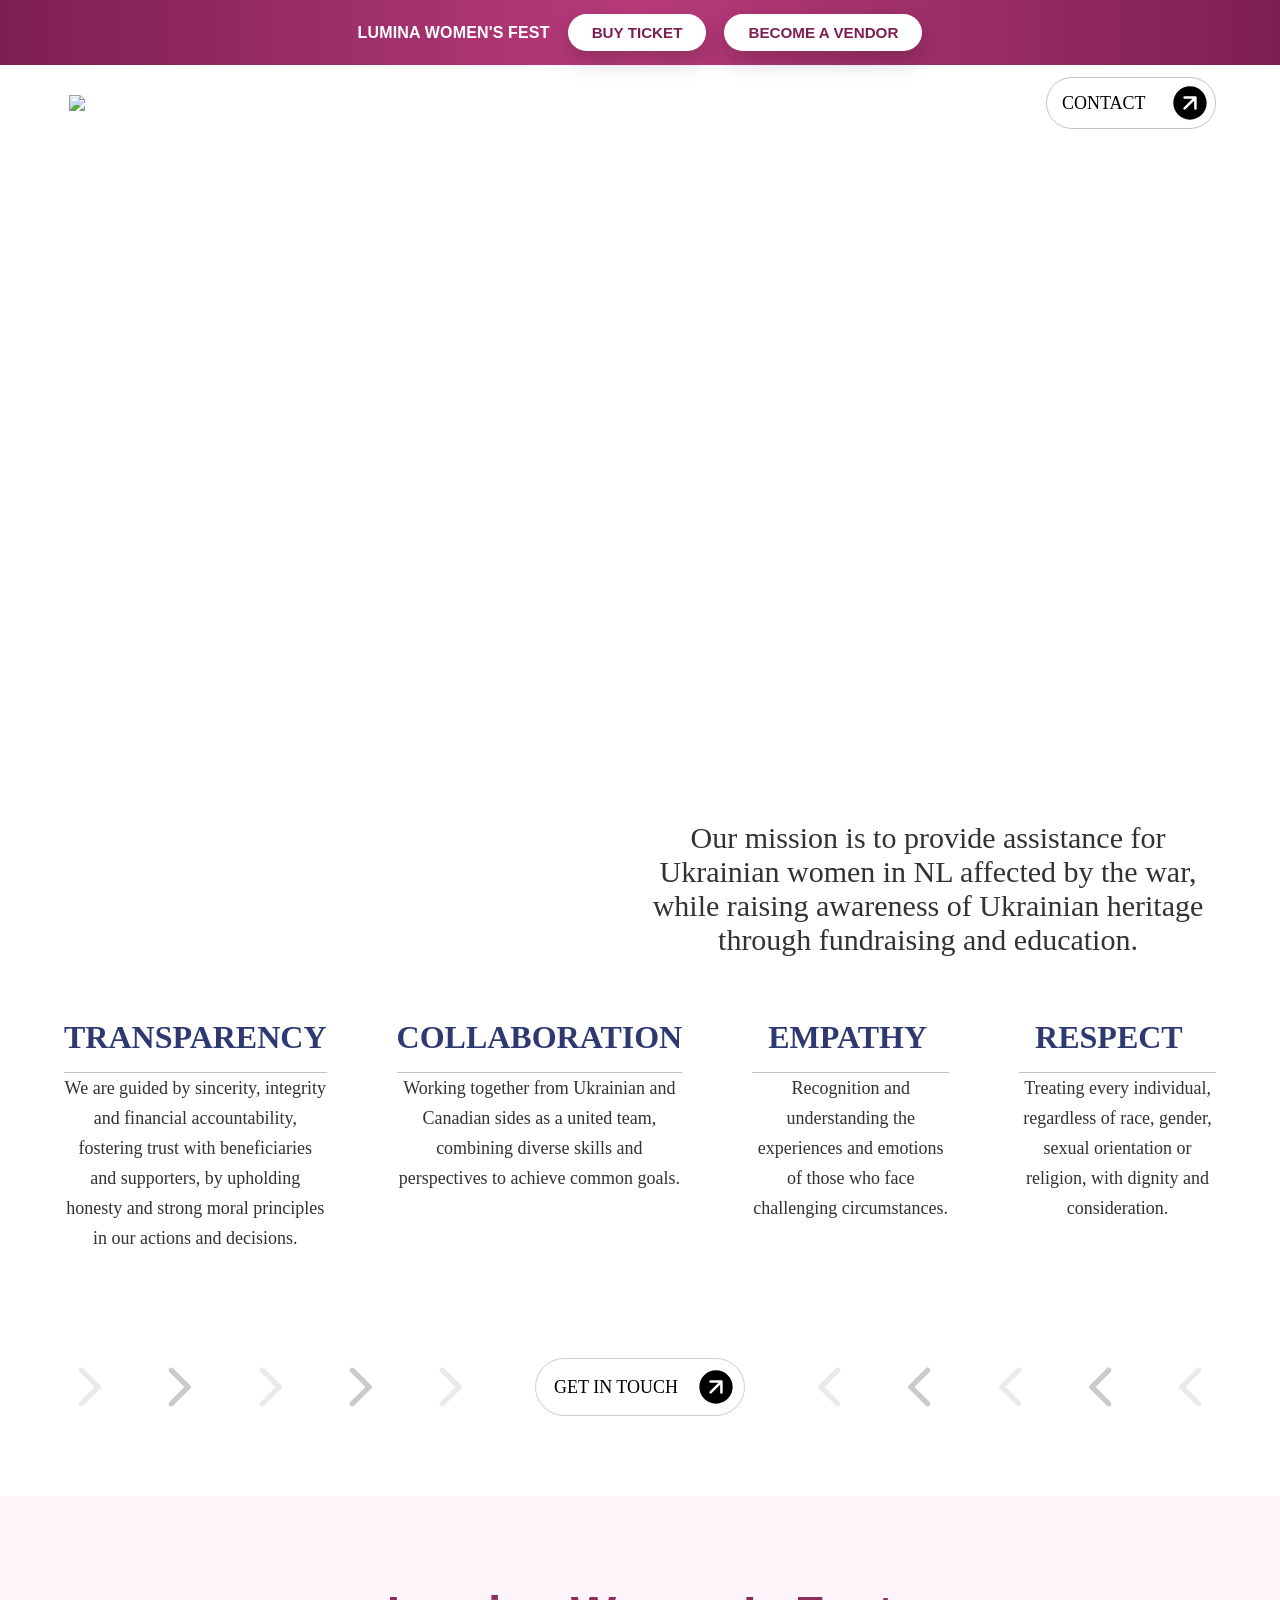
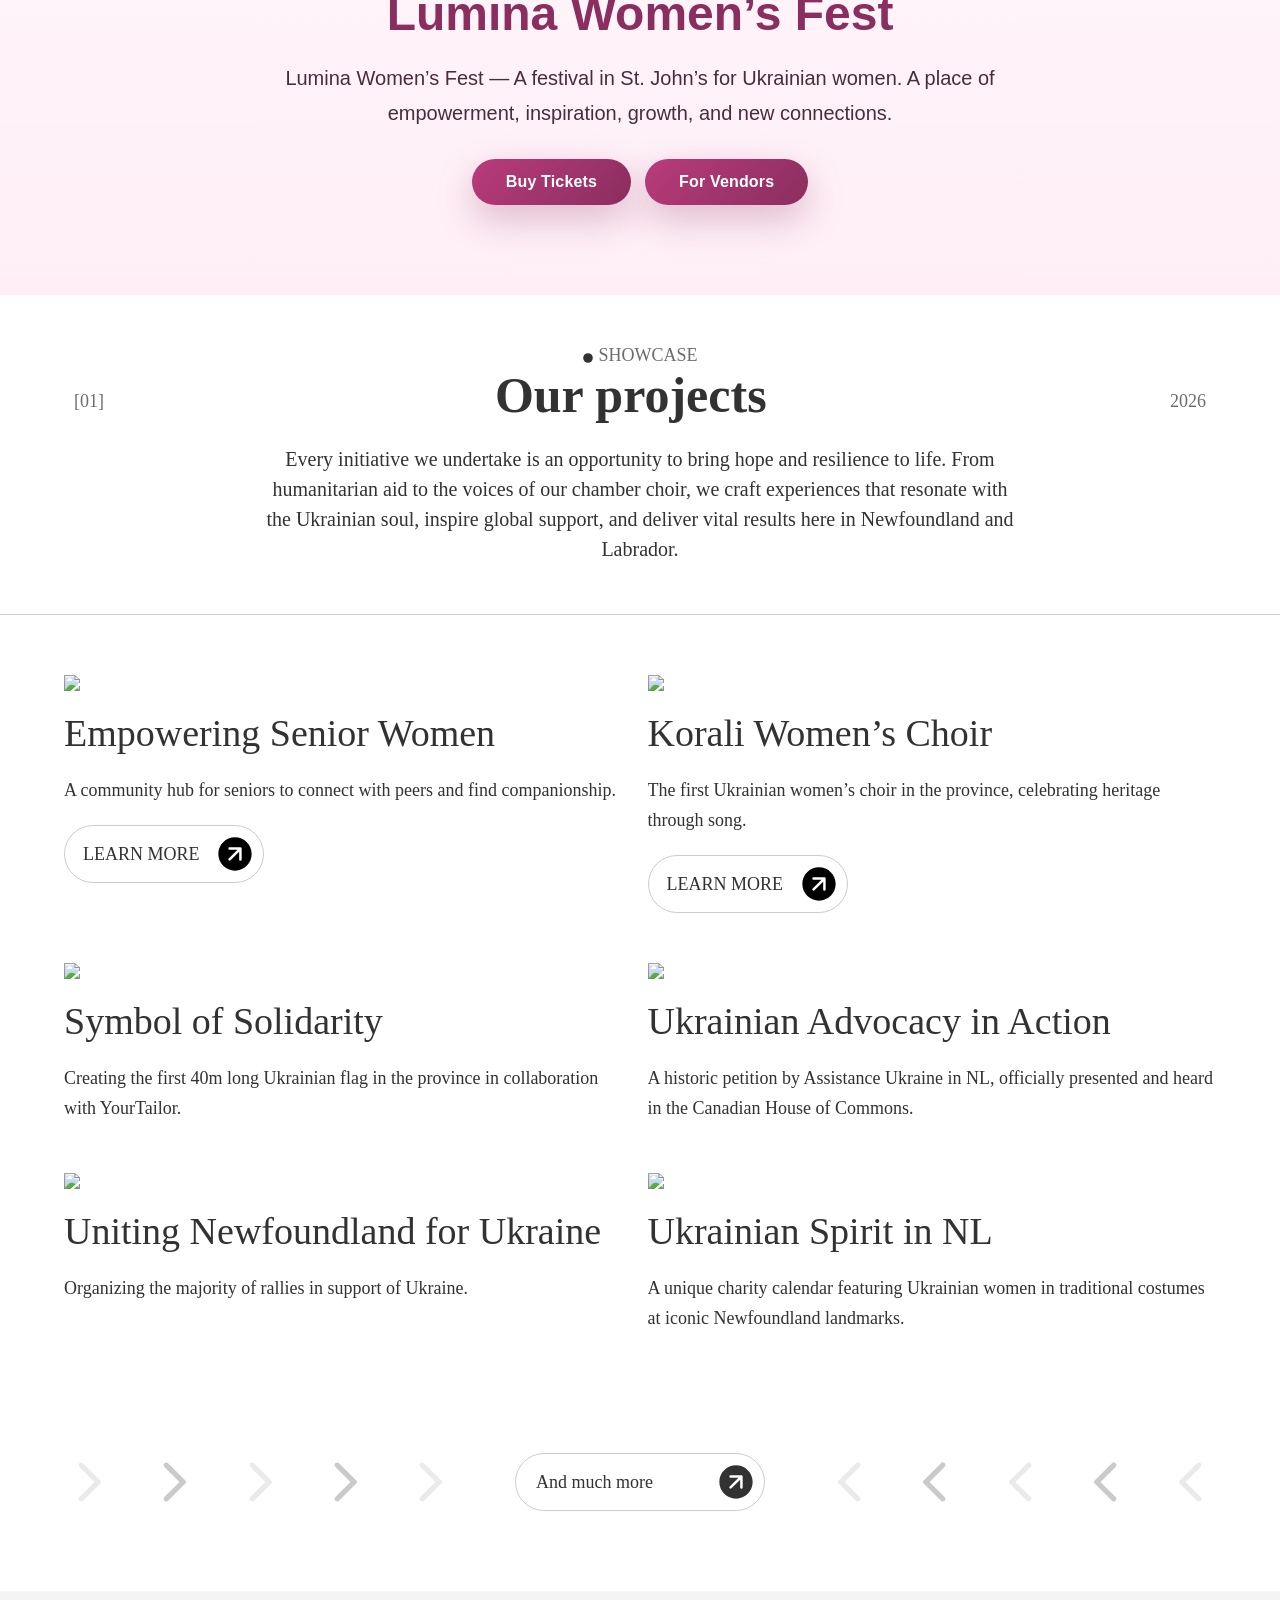
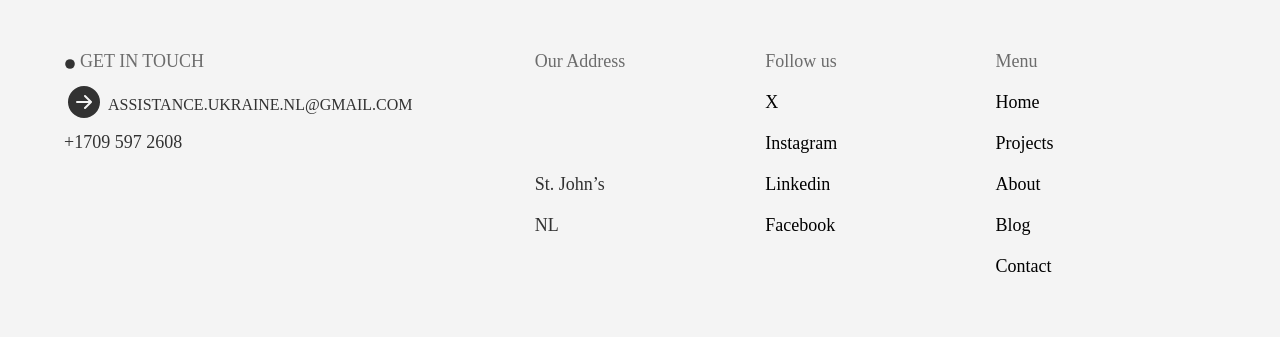
==== index.html @ 5e1e05f9 "Added Lumina Women Fest with Stripe button" ====
<!DOCTYPE html>
<html>
  <head>
    <title>Web</title>
  <meta charset="utf-8">
  <meta name="viewport" content="width=device-width,initial-scale=1">
  <meta name="robots" content="index,follow">
  <meta name="generator" content="GrapesJS Studio">
  <style data-project-fonts="true">
@font-face {
      font-family: Poppins;
      src: url('https://fonts.gstatic.com/s/poppins/v24/pxiGyp8kv8JHgFVrLPTecnFBGPaTSQ.woff2');
      font-weight: 100;
    }
  

    @font-face {
      font-family: Poppins;
      src: url('https://fonts.gstatic.com/s/poppins/v24/pxiByp8kv8JHgFVrLFj_V15vFP-KUEg.woff2');
      font-weight: 200;
    }
  

    @font-face {
      font-family: Poppins;
      src: url('https://fonts.gstatic.com/s/poppins/v24/pxiByp8kv8JHgFVrLDz8V15vFP-KUEg.woff2');
      font-weight: 300;
    }
  

    @font-face {
      font-family: Poppins;
      src: url('https://fonts.gstatic.com/s/poppins/v24/pxiByp8kv8JHgFVrLGT9V15vFP-KUEg.woff2');
      font-weight: 500;
    }
  

    @font-face {
      font-family: Poppins;
      src: url('https://fonts.gstatic.com/s/poppins/v24/pxiByp8kv8JHgFVrLEj6V15vFP-KUEg.woff2');
      font-weight: 600;
    }
  

    @font-face {
      font-family: Poppins;
      src: url('https://fonts.gstatic.com/s/poppins/v24/pxiByp8kv8JHgFVrLCz7V15vFP-KUEg.woff2');
      font-weight: 700;
    }
  

    @font-face {
      font-family: Poppins;
      src: url('https://fonts.gstatic.com/s/poppins/v24/pxiByp8kv8JHgFVrLDD4V15vFP-KUEg.woff2');
      font-weight: 800;
    }
  

    @font-face {
      font-family: Poppins;
      src: url('https://fonts.gstatic.com/s/poppins/v24/pxiByp8kv8JHgFVrLBT5V15vFP-KUEg.woff2');
      font-weight: 900;
    }
  

    @font-face {
      font-family: Poppins;
      src: url('https://fonts.gstatic.com/s/poppins/v24/pxiAyp8kv8JHgFVrJJLmE3tAOvODSVFF.woff2');
      font-style: italic;
font-weight: 100;
    }
  

    @font-face {
      font-family: Poppins;
      src: url('https://fonts.gstatic.com/s/poppins/v24/pxiDyp8kv8JHgFVrJJLmv1plFd2PQEhcqw.woff2');
      font-style: italic;
font-weight: 200;
    }
  

    @font-face {
      font-family: Poppins;
      src: url('https://fonts.gstatic.com/s/poppins/v24/pxiDyp8kv8JHgFVrJJLm21llFd2PQEhcqw.woff2');
      font-style: italic;
font-weight: 300;
    }
  

    @font-face {
      font-family: Poppins;
      src: url('https://fonts.gstatic.com/s/poppins/v24/pxiEyp8kv8JHgFVrFJXUc1NECPY.woff2');
      font-weight: 400;
    }
  

    @font-face {
      font-family: Poppins;
      src: url('https://fonts.gstatic.com/s/poppins/v24/pxiGyp8kv8JHgFVrJJLecnFBGPaTSQ.woff2');
      font-style: italic;
font-weight: 400;
    }
  

    @font-face {
      font-family: Poppins;
      src: url('https://fonts.gstatic.com/s/poppins/v24/pxiDyp8kv8JHgFVrJJLmg1hlFd2PQEhcqw.woff2');
      font-style: italic;
font-weight: 500;
    }
  

    @font-face {
      font-family: Poppins;
      src: url('https://fonts.gstatic.com/s/poppins/v24/pxiDyp8kv8JHgFVrJJLmr19lFd2PQEhcqw.woff2');
      font-style: italic;
font-weight: 600;
    }
  

    @font-face {
      font-family: Poppins;
      src: url('https://fonts.gstatic.com/s/poppins/v24/pxiDyp8kv8JHgFVrJJLmy15lFd2PQEhcqw.woff2');
      font-style: italic;
font-weight: 700;
    }
  

    @font-face {
      font-family: Poppins;
      src: url('https://fonts.gstatic.com/s/poppins/v24/pxiDyp8kv8JHgFVrJJLm111lFd2PQEhcqw.woff2');
      font-style: italic;
font-weight: 800;
    }
  

    @font-face {
      font-family: Poppins;
      src: url('https://fonts.gstatic.com/s/poppins/v24/pxiDyp8kv8JHgFVrJJLm81xlFd2PQEhcqw.woff2');
      font-style: italic;
font-weight: 900;
    }
  

    @font-face {
      font-family: Inter;
      src: url('https://fonts.gstatic.com/s/inter/v20/UcCo3FwrK3iLTfvgaQc78lA2.woff2');
      font-weight: 100 900;
    }
  

    @font-face {
      font-family: Inter;
      src: url('https://fonts.gstatic.com/s/inter/v20/UcCm3FwrK3iLTcvnYwYZ90A2B58.woff2');
      font-style: italic;
font-weight: 100 900;
    }
</style>
  <link rel="stylesheet" href="./style.css">
  </head>
  <body id="i8eg"><section id="lumina-top-cta" class="gjs-section"><div class="gjs-container" id="lumina-top-cta-container"><span id="lumina-top-cta-text">Lumina Women's Fest</span><a id="lumina-top-cta-button" href="https://buy.stripe.com/14AaEXeeD0gh0KkaCygrS00" target="_blank" rel="noopener noreferrer" class="gjs-link-box">BUY TICKET</a><a id="lumina-top-cta-vendor-button" href="https://buy.stripe.com/aFa3cvb2r6EFfFefWSgrS01" target="_blank" rel="noopener noreferrer" class="gjs-link-box">BECOME A VENDOR</a></div></section><div id="ieb95i" class="navbar"><div data-gjs="navbar" id="isuiui" class="navbar-cnt"><a href="/" id="ivj826" class="navbar-brand"><img id="i69b15" src="https://cdn.grapesjs.com/workspaces/cmmzcs9tm89yywdyp8j7bjdfb/assets/cc5eb96c-b5b9-4dd8-ac01-3ef7a47f2fa2__02efb679-a5b2-43ec-aef4-ed2545fa99f6.png"/></a><div id="iactye" class="navbar-menu-toggle"><div data-type-icon id="i0wuo7" class="gjs-icon"><svg xmlns="http://www.w3.org/2000/svg" viewBox="0 0 24 24"><path fill="currentColor" d="M3 6h18v2H3zm0 5h18v2H3zm0 5h18v2H3z"></path></svg></div></div><div data-gjs="navbar-items" id="itv1m" class="navbar-items-c"><nav id="iu688i" class="navbar-menu-nav"></nav></div><a id="ikbds-2-2" href="mailto:assistanceukrainenl@gmail.com" class="gjs-link-box"><div id="ix9e8-2">Contact</div><div data-type-icon id="ip0ya-2" class="gjs-icon"><svg xmlns="http://www.w3.org/2000/svg" viewBox="0 0 24 24"><path fill="currentColor" d="M12 22C6.477 22 2 17.523 2 12S6.477 2 12 2s10 4.477 10 10s-4.477 10-10 10M8.75 9.5h4.74l-5.268 5.217a.75.75 0 1 0 1.056 1.066L14.5 10.61v4.639a.75.75 0 0 0 1.5 0v-6.5a.75.75 0 0 0-.75-.75h-6.5a.75.75 0 0 0 0 1.5"></path></svg></div></a></div></div><section id="iwz2l" class="gjs-section"><div id="i6f35" class="gjs-container"><div data-type-role="flex-row" id="ivb6" class="gjs-plg-flex-row"><div data-type-role="flex-column" id="i2sa" class="gjs-plg-flex-column"><h1 id="ikvu7-2">Assistance Ukraine<br/> in NL</h1></div></div><a id="ikbds-2-2-2" href="#" class="gjs-link-box"><div id="ix9e8-2-2">Let’s Make Change Together</div><div data-type-icon id="ip0ya-2-2" class="gjs-icon"><svg xmlns="http://www.w3.org/2000/svg" viewBox="0 0 24 24"><path fill="currentColor" d="M12 22C6.477 22 2 17.523 2 12S6.477 2 12 2s10 4.477 10 10s-4.477 10-10 10M8.75 9.5h4.74l-5.268 5.217a.75.75 0 1 0 1.056 1.066L14.5 10.61v4.639a.75.75 0 0 0 1.5 0v-6.5a.75.75 0 0 0-.75-.75h-6.5a.75.75 0 0 0 0 1.5"></path></svg></div></a></div></section><section id="ikhou" class="gjs-section"><div id="is2n2" class="gjs-container"><div data-type-role="flex-row" id="i17z4" class="gjs-plg-flex-row"><div data-type-role="flex-column" id="idiwg" class="gjs-plg-flex-column"></div><div data-type-role="flex-column" id="idwdk" class="gjs-plg-flex-column"><div id="iwg1j"><div id="itjqcf">Our mission is to provide assistance for Ukrainian women in NL affected by the war, while raising awareness of Ukrainian heritage through fundraising and education.</div></div></div></div><div data-type-role="flex-row" id="ich6q" class="gjs-plg-flex-row"><div data-type-role="flex-column" id="itgfm" class="gjs-plg-flex-column"><h1 id="i6y7l"><span data-gs-mrk-fs="true" id="iv3ndb">TRANSPARENCY</span></h1><div id="iqxjl"><div id="i688kh">We are guided by sincerity, integrity and financial accountability, fostering trust with beneficiaries and supporters, by upholding honesty and strong moral principles in our actions and decisions.</div></div></div><div data-type-role="flex-column" id="i8op8" class="gjs-plg-flex-column"><h1 id="i5hmi"><span data-gs-mrk-fs="true" id="ih4j16">COLLABORATION</span></h1><div id="ifnvt"><div id="i8414y">Working together from Ukrainian and Canadian sides as a united team, combining diverse skills and perspectives to achieve common goals.</div></div></div><div data-type-role="flex-column" id="i8op8-2" class="gjs-plg-flex-column"><h1 id="i5hmi-4"><span data-gs-mrk-fs="true" id="ibqw4f">  EMPATHY</span></h1><div id="ifnvt-2"><div id="igj15c">Recognition and understanding the experiences and emotions of those who face challenging circumstances.</div></div></div><div data-type-role="flex-column" id="ip6e1" class="gjs-plg-flex-column"><h1 id="i5zt1"><span data-gs-mrk-fs="true" id="igbqvt">  RESPECT</span></h1><div id="isyek"><div id="ib7j6l">Treating every individual, regardless of race, gender, sexual orientation or religion, with dignity and consideration.</div></div></div></div><div data-type-role="flex-row" id="irreij-2" class="gjs-plg-flex-row"><div data-type-role="flex-column" id="iopl61-2" class="gjs-plg-flex-column"><div data-type-icon id="icx3r9-2" class="gjs-icon"><svg xmlns="http://www.w3.org/2000/svg" viewBox="0 0 24 24"><path fill="currentColor" d="M7.38 21.01c.49.49 1.28.49 1.77 0l8.31-8.31a.996.996 0 0 0 0-1.41L9.15 2.98c-.49-.49-1.28-.49-1.77 0s-.49 1.28 0 1.77L14.62 12l-7.25 7.25c-.48.48-.48 1.28.01 1.76"></path></svg></div><div data-type-icon id="ium0ta-2" class="gjs-icon"><svg xmlns="http://www.w3.org/2000/svg" viewBox="0 0 24 24"><path fill="currentColor" d="M7.38 21.01c.49.49 1.28.49 1.77 0l8.31-8.31a.996.996 0 0 0 0-1.41L9.15 2.98c-.49-.49-1.28-.49-1.77 0s-.49 1.28 0 1.77L14.62 12l-7.25 7.25c-.48.48-.48 1.28.01 1.76"></path></svg></div><div data-type-icon id="ihljyo-2" class="gjs-icon"><svg xmlns="http://www.w3.org/2000/svg" viewBox="0 0 24 24"><path fill="currentColor" d="M7.38 21.01c.49.49 1.28.49 1.77 0l8.31-8.31a.996.996 0 0 0 0-1.41L9.15 2.98c-.49-.49-1.28-.49-1.77 0s-.49 1.28 0 1.77L14.62 12l-7.25 7.25c-.48.48-.48 1.28.01 1.76"></path></svg></div><div data-type-icon id="ine2qd-2" class="gjs-icon"><svg xmlns="http://www.w3.org/2000/svg" viewBox="0 0 24 24"><path fill="currentColor" d="M7.38 21.01c.49.49 1.28.49 1.77 0l8.31-8.31a.996.996 0 0 0 0-1.41L9.15 2.98c-.49-.49-1.28-.49-1.77 0s-.49 1.28 0 1.77L14.62 12l-7.25 7.25c-.48.48-.48 1.28.01 1.76"></path></svg></div><div data-type-icon id="igptbt-2" class="gjs-icon"><svg xmlns="http://www.w3.org/2000/svg" viewBox="0 0 24 24"><path fill="currentColor" d="M7.38 21.01c.49.49 1.28.49 1.77 0l8.31-8.31a.996.996 0 0 0 0-1.41L9.15 2.98c-.49-.49-1.28-.49-1.77 0s-.49 1.28 0 1.77L14.62 12l-7.25 7.25c-.48.48-.48 1.28.01 1.76"></path></svg></div></div><div data-type-role="flex-column" id="if3l2s-2" class="gjs-plg-flex-column"><a id="ikbds-3-2-2" href="#" class="gjs-link-box"><div id="iyfpeb-2">GET IN TOUCH</div><div data-type-icon id="iwzul8-2" class="gjs-icon"><svg xmlns="http://www.w3.org/2000/svg" viewBox="0 0 24 24"><path fill="currentColor" d="M12 22C6.477 22 2 17.523 2 12S6.477 2 12 2s10 4.477 10 10s-4.477 10-10 10M8.75 9.5h4.74l-5.268 5.217a.75.75 0 1 0 1.056 1.066L14.5 10.61v4.639a.75.75 0 0 0 1.5 0v-6.5a.75.75 0 0 0-.75-.75h-6.5a.75.75 0 0 0 0 1.5"></path></svg></div></a></div><div data-type-role="flex-column" id="i6bj4k-2" class="gjs-plg-flex-column"><div data-type-icon id="ihahyu-2" class="gjs-icon"><svg xmlns="http://www.w3.org/2000/svg" viewBox="0 0 24 24"><path fill="currentColor" d="M16.62 2.99a1.25 1.25 0 0 0-1.77 0L6.54 11.3a.996.996 0 0 0 0 1.41l8.31 8.31c.49.49 1.28.49 1.77 0s.49-1.28 0-1.77L9.38 12l7.25-7.25c.48-.48.48-1.28-.01-1.76"></path></svg></div><div data-type-icon id="i4pmot-2" class="gjs-icon"><svg xmlns="http://www.w3.org/2000/svg" viewBox="0 0 24 24"><path fill="currentColor" d="M16.62 2.99a1.25 1.25 0 0 0-1.77 0L6.54 11.3a.996.996 0 0 0 0 1.41l8.31 8.31c.49.49 1.28.49 1.77 0s.49-1.28 0-1.77L9.38 12l7.25-7.25c.48-.48.48-1.28-.01-1.76"></path></svg></div><div data-type-icon id="iudb5v-2" class="gjs-icon"><svg xmlns="http://www.w3.org/2000/svg" viewBox="0 0 24 24"><path fill="currentColor" d="M16.62 2.99a1.25 1.25 0 0 0-1.77 0L6.54 11.3a.996.996 0 0 0 0 1.41l8.31 8.31c.49.49 1.28.49 1.77 0s.49-1.28 0-1.77L9.38 12l7.25-7.25c.48-.48.48-1.28-.01-1.76"></path></svg></div><div data-type-icon id="iw3sk1-2" class="gjs-icon"><svg xmlns="http://www.w3.org/2000/svg" viewBox="0 0 24 24"><path fill="currentColor" d="M16.62 2.99a1.25 1.25 0 0 0-1.77 0L6.54 11.3a.996.996 0 0 0 0 1.41l8.31 8.31c.49.49 1.28.49 1.77 0s.49-1.28 0-1.77L9.38 12l7.25-7.25c.48-.48.48-1.28-.01-1.76"></path></svg></div><div data-type-icon id="ivw9xh-2" class="gjs-icon"><svg xmlns="http://www.w3.org/2000/svg" viewBox="0 0 24 24"><path fill="currentColor" d="M16.62 2.99a1.25 1.25 0 0 0-1.77 0L6.54 11.3a.996.996 0 0 0 0 1.41l8.31 8.31c.49.49 1.28.49 1.77 0s.49-1.28 0-1.77L9.38 12l7.25-7.25c.48-.48.48-1.28-.01-1.76"></path></svg></div></div></div></div></section><section id="lumina-fest-section" class="gjs-section"><div id="lumina-fest-container" class="gjs-container"><h2 id="lumina-fest-title">Lumina Women’s Fest</h2><div id="lumina-fest-layout"><div id="lumina-fest-content"><p id="lumina-fest-description">Lumina Women’s Fest — A festival in St. John’s for Ukrainian women. A place of empowerment, inspiration, growth, and new connections.</p><div id="lumina-fest-actions"><a id="lumina-fest-buy-button" href="https://buy.stripe.com/14AaEXeeD0gh0KkaCygrS00" target="_blank" rel="noopener noreferrer" class="gjs-link-box">Buy Tickets</a><a id="lumina-fest-vendor-button" href="https://buy.stripe.com/aFa3cvb2r6EFfFefWSgrS01" target="_blank" rel="noopener noreferrer" class="gjs-link-box">For Vendors</a></div></div></div></div></section><section id="iyzmc2-2" class="gjs-section"><div id="injjm7-2" class="gjs-container"><div data-type-role="flex-row" id="izpka9" class="gjs-plg-flex-row"><div data-type-role="flex-column" id="iindcf" class="gjs-plg-flex-column"><div data-type-icon id="ii241-3-2-2" class="gjs-icon"><svg xmlns="http://www.w3.org/2000/svg" viewBox="0 0 20 20"><path fill="currentColor" d="M10 2a8 8 0 1 0 0 16a8 8 0 0 0 0-16"></path></svg></div><div id="ip57n-3-2-2">Showcase</div></div></div><div data-type-role="flex-row" id="ibk2aw-2" class="gjs-plg-flex-row"><div data-type-role="flex-column" id="i3pbdy-2" class="gjs-plg-flex-column"><div id="ictl5s-2">[01]</div><h1 id="ike1vi-2">Our projects </h1><div id="i8ce9f-2">2026</div></div></div><span id="i5k7fu-2">Every initiative we undertake is an opportunity to bring hope and resilience to life. From humanitarian aid to the voices of our chamber choir, we craft experiences that resonate with the Ukrainian soul, inspire global support, and deliver vital results here in Newfoundland and Labrador.</span></div></section><section id="ibcooz" class="gjs-section"><div id="iquvsl" class="gjs-container"><div data-type-role="flex-row" id="i2z9qf" class="gjs-plg-flex-row"><div data-type-role="flex-column" id="i22u7d" class="gjs-plg-flex-column"><img id="ijtfcj" src="https://cdn.grapesjs.com/workspaces/cmmzcs9tm89yywdyp8j7bjdfb/assets/62c43d8f-36d5-4114-914f-37d07d152c68__1.png"/><span id="i05icd">Empowering Senior Women</span><span id="isyuux">A community hub for seniors to connect with peers and find companionship.</span><a id="ikbds" href="https://www.facebook.com/profile.php?id=61580682189849" class="gjs-link-box"><div id="ioeew">LEARN MORE</div><div data-type-icon id="irqk2" class="gjs-icon"><svg xmlns="http://www.w3.org/2000/svg" viewBox="0 0 24 24"><path fill="currentColor" d="M12 22C6.477 22 2 17.523 2 12S6.477 2 12 2s10 4.477 10 10s-4.477 10-10 10M8.75 9.5h4.74l-5.268 5.217a.75.75 0 1 0 1.056 1.066L14.5 10.61v4.639a.75.75 0 0 0 1.5 0v-6.5a.75.75 0 0 0-.75-.75h-6.5a.75.75 0 0 0 0 1.5"></path></svg></div></a></div><div data-type-role="flex-column" id="if3722" class="gjs-plg-flex-column"><img id="ijtfcj-2" src="https://cdn.grapesjs.com/workspaces/cmmzcs9tm89yywdyp8j7bjdfb/assets/0c578e88-734c-4182-ad3c-f4168f79de07__2.png"/><span id="i5dnbv">Korali Women’s Choir</span><span id="ij8sld">The first Ukrainian women’s choir in the province, celebrating heritage through song.</span><a id="ikbds-4" href="https://www.facebook.com/Assistance.UkraineNL" class="gjs-link-box"><div id="iy9mck">LEARN MORE</div><div data-type-icon id="iyiem7" class="gjs-icon"><svg xmlns="http://www.w3.org/2000/svg" viewBox="0 0 24 24"><path fill="currentColor" d="M12 22C6.477 22 2 17.523 2 12S6.477 2 12 2s10 4.477 10 10s-4.477 10-10 10M8.75 9.5h4.74l-5.268 5.217a.75.75 0 1 0 1.056 1.066L14.5 10.61v4.639a.75.75 0 0 0 1.5 0v-6.5a.75.75 0 0 0-.75-.75h-6.5a.75.75 0 0 0 0 1.5"></path></svg></div></a></div></div><div data-type-role="flex-row" id="i226rl" class="gjs-plg-flex-row"><div data-type-role="flex-column" id="ivifb6" class="gjs-plg-flex-column"><img id="ijtfcj-3" src="https://cdn.grapesjs.com/workspaces/cmmzcs9tm89yywdyp8j7bjdfb/assets/92ac10a2-742d-4059-8dc6-8c1ae9306fee__3.png"/><span id="ifk3ca">Symbol of Solidarity</span><span id="i3qfeh">Creating the first 40m long Ukrainian flag in the province in collaboration with YourTailor.</span></div><div data-type-role="flex-column" id="i9tmo2" class="gjs-plg-flex-column"><img id="ijtfcj-2-2" src="https://cdn.grapesjs.com/workspaces/cmmzcs9tm89yywdyp8j7bjdfb/assets/0d23d173-cfb5-4e95-8f27-a1ba71f9340d__6.png"/><span id="iukeef">Ukrainian Advocacy in Action</span><span id="i7xtth">A historic petition by Assistance Ukraine in NL, officially presented and heard in the Canadian House of Commons.</span></div></div><div data-type-role="flex-row" id="i226rl-2" class="gjs-plg-flex-row"><div data-type-role="flex-column" id="ivifb6-2" class="gjs-plg-flex-column"><img id="ijtfcj-3-2" src="https://cdn.grapesjs.com/workspaces/cmmzcs9tm89yywdyp8j7bjdfb/assets/a371cc9e-8c98-44f0-9c98-edacc5413412__5.png"/><span id="ifk3ca-2">Uniting Newfoundland for Ukraine</span><span id="i3qfeh-2">Organizing the majority of rallies in support of Ukraine.</span></div><div data-type-role="flex-column" id="i9tmo2-2" class="gjs-plg-flex-column"><img id="ijtfcj-2-2-2" src="https://cdn.grapesjs.com/workspaces/cmmzcs9tm89yywdyp8j7bjdfb/assets/e30a7afa-2794-491e-8514-841a8f85c795__4.png"/><span id="iukeef-2">Ukrainian Spirit in NL</span><span id="i7xtth-2">A unique charity calendar featuring Ukrainian women in traditional costumes at iconic Newfoundland landmarks.</span></div></div><div data-type-role="flex-row" id="irreij" class="gjs-plg-flex-row"><div data-type-role="flex-column" id="iopl61" class="gjs-plg-flex-column"><div data-type-icon id="icx3r9" class="gjs-icon"><svg xmlns="http://www.w3.org/2000/svg" viewBox="0 0 24 24"><path fill="currentColor" d="M7.38 21.01c.49.49 1.28.49 1.77 0l8.31-8.31a.996.996 0 0 0 0-1.41L9.15 2.98c-.49-.49-1.28-.49-1.77 0s-.49 1.28 0 1.77L14.62 12l-7.25 7.25c-.48.48-.48 1.28.01 1.76"></path></svg></div><div data-type-icon id="ium0ta" class="gjs-icon"><svg xmlns="http://www.w3.org/2000/svg" viewBox="0 0 24 24"><path fill="currentColor" d="M7.38 21.01c.49.49 1.28.49 1.77 0l8.31-8.31a.996.996 0 0 0 0-1.41L9.15 2.98c-.49-.49-1.28-.49-1.77 0s-.49 1.28 0 1.77L14.62 12l-7.25 7.25c-.48.48-.48 1.28.01 1.76"></path></svg></div><div data-type-icon id="ihljyo" class="gjs-icon"><svg xmlns="http://www.w3.org/2000/svg" viewBox="0 0 24 24"><path fill="currentColor" d="M7.38 21.01c.49.49 1.28.49 1.77 0l8.31-8.31a.996.996 0 0 0 0-1.41L9.15 2.98c-.49-.49-1.28-.49-1.77 0s-.49 1.28 0 1.77L14.62 12l-7.25 7.25c-.48.48-.48 1.28.01 1.76"></path></svg></div><div data-type-icon id="ine2qd" class="gjs-icon"><svg xmlns="http://www.w3.org/2000/svg" viewBox="0 0 24 24"><path fill="currentColor" d="M7.38 21.01c.49.49 1.28.49 1.77 0l8.31-8.31a.996.996 0 0 0 0-1.41L9.15 2.98c-.49-.49-1.28-.49-1.77 0s-.49 1.28 0 1.77L14.62 12l-7.25 7.25c-.48.48-.48 1.28.01 1.76"></path></svg></div><div data-type-icon id="igptbt" class="gjs-icon"><svg xmlns="http://www.w3.org/2000/svg" viewBox="0 0 24 24"><path fill="currentColor" d="M7.38 21.01c.49.49 1.28.49 1.77 0l8.31-8.31a.996.996 0 0 0 0-1.41L9.15 2.98c-.49-.49-1.28-.49-1.77 0s-.49 1.28 0 1.77L14.62 12l-7.25 7.25c-.48.48-.48 1.28.01 1.76"></path></svg></div></div><div data-type-role="flex-column" id="if3l2s" class="gjs-plg-flex-column"><a id="ikbds-3-2-3" href="https://www.facebook.com/Assistance.UkraineNL/" class="gjs-link-box"><div id="iyfpeb-3">And much more</div><div data-type-icon id="iwzul8-3" class="gjs-icon"><svg xmlns="http://www.w3.org/2000/svg" viewBox="0 0 24 24"><path fill="currentColor" d="M12 22C6.477 22 2 17.523 2 12S6.477 2 12 2s10 4.477 10 10s-4.477 10-10 10M8.75 9.5h4.74l-5.268 5.217a.75.75 0 1 0 1.056 1.066L14.5 10.61v4.639a.75.75 0 0 0 1.5 0v-6.5a.75.75 0 0 0-.75-.75h-6.5a.75.75 0 0 0 0 1.5"></path></svg></div></a></div><div data-type-role="flex-column" id="i6bj4k" class="gjs-plg-flex-column"><div data-type-icon id="ihahyu" class="gjs-icon"><svg xmlns="http://www.w3.org/2000/svg" viewBox="0 0 24 24"><path fill="currentColor" d="M16.62 2.99a1.25 1.25 0 0 0-1.77 0L6.54 11.3a.996.996 0 0 0 0 1.41l8.31 8.31c.49.49 1.28.49 1.77 0s.49-1.28 0-1.77L9.38 12l7.25-7.25c.48-.48.48-1.28-.01-1.76"></path></svg></div><div data-type-icon id="i4pmot" class="gjs-icon"><svg xmlns="http://www.w3.org/2000/svg" viewBox="0 0 24 24"><path fill="currentColor" d="M16.62 2.99a1.25 1.25 0 0 0-1.77 0L6.54 11.3a.996.996 0 0 0 0 1.41l8.31 8.31c.49.49 1.28.49 1.77 0s.49-1.28 0-1.77L9.38 12l7.25-7.25c.48-.48.48-1.28-.01-1.76"></path></svg></div><div data-type-icon id="iudb5v" class="gjs-icon"><svg xmlns="http://www.w3.org/2000/svg" viewBox="0 0 24 24"><path fill="currentColor" d="M16.62 2.99a1.25 1.25 0 0 0-1.77 0L6.54 11.3a.996.996 0 0 0 0 1.41l8.31 8.31c.49.49 1.28.49 1.77 0s.49-1.28 0-1.77L9.38 12l7.25-7.25c.48-.48.48-1.28-.01-1.76"></path></svg></div><div data-type-icon id="iw3sk1" class="gjs-icon"><svg xmlns="http://www.w3.org/2000/svg" viewBox="0 0 24 24"><path fill="currentColor" d="M16.62 2.99a1.25 1.25 0 0 0-1.77 0L6.54 11.3a.996.996 0 0 0 0 1.41l8.31 8.31c.49.49 1.28.49 1.77 0s.49-1.28 0-1.77L9.38 12l7.25-7.25c.48-.48.48-1.28-.01-1.76"></path></svg></div><div data-type-icon id="ivw9xh" class="gjs-icon"><svg xmlns="http://www.w3.org/2000/svg" viewBox="0 0 24 24"><path fill="currentColor" d="M16.62 2.99a1.25 1.25 0 0 0-1.77 0L6.54 11.3a.996.996 0 0 0 0 1.41l8.31 8.31c.49.49 1.28.49 1.77 0s.49-1.28 0-1.77L9.38 12l7.25-7.25c.48-.48.48-1.28-.01-1.76"></path></svg></div></div></div></div></section><section id="iov4uk" class="gjs-section"><div id="izst9v" class="gjs-container"></div></section><section id="iodcqq" class="gjs-section"><div class="gjs-container"><div data-type-role="flex-row" id="i31scg" class="gjs-plg-flex-row"><div data-type-role="flex-column" id="iektn5" class="gjs-plg-flex-column"><div data-type-role="flex-row" id="i548tg-2-2" class="gjs-plg-flex-row"><div data-type-role="flex-column" id="icjfl3-2-2" class="gjs-plg-flex-column"><div data-type-icon id="ii241-3-2-3-2" class="gjs-icon"><svg xmlns="http://www.w3.org/2000/svg" viewBox="0 0 20 20"><path fill="currentColor" d="M10 2a8 8 0 1 0 0 16a8 8 0 0 0 0-16"></path></svg></div><div id="ip57n-3-2-3-2">Get In Touch</div></div><div data-type-role="flex-column" id="icjfl3-2-2-5" class="gjs-plg-flex-column"><div data-type-icon id="ii241-3-2-3-2-5" class="gjs-icon"><svg xmlns="http://www.w3.org/2000/svg" viewBox="0 0 20 20"><path fill="currentColor" d="M10 18a8 8 0 1 0 0-16a8 8 0 0 0 0 16m.854-4.646a.5.5 0 0 1-.708-.708l2.147-2.146H6.5a.5.5 0 0 1 0-1h5.793l-2.147-2.146a.5.5 0 0 1 .708-.708l3 3a.5.5 0 0 1 0 .708z"></path></svg></div><div id="ip57n-3-2-3-2-5"><span data-gs-mrk-fs="true" id="iulbw4">Assistance.Ukraine.nl@gmail.com</span></div></div></div><div id="ibn5fe">+1709 597 2608</div></div><div data-type-role="flex-column" id="iuks4j" class="gjs-plg-flex-column"><div id="i7bvz7">Our Address</div><div id="i94aei"><br/></div><div id="i32dg4"><br/></div><div id="iducnj">St. John’s</div><div id="iiyoc6">NL</div></div><div data-type-role="flex-column" id="igod1k" class="gjs-plg-flex-column"><div id="isw8ma">Follow us</div><a id="ine193-2-6" href="#" class="gjs-t-link">X</a><a id="ine193-2-5" href="#" class="gjs-t-link">Instagram</a><a id="ine193-2-4" href="#" class="gjs-t-link">Linkedin</a><a id="ine193-2-3-2" href="#" class="gjs-t-link">Facebook</a></div><div data-type-role="flex-column" id="in2fmc" class="gjs-plg-flex-column"><div id="ixkju5">Menu</div><a id="ine193-6" href="#" class="gjs-t-link">Home</a><a id="ine193-5" href="#" class="gjs-t-link">Projects<br data-gs-ib=""/></a><a id="ine193-4" href="#" class="gjs-t-link">About</a><a id="ine193-3" href="#" class="gjs-t-link">Blog</a><a id="ine193-2-2" href="#" class="gjs-t-link">Contact</a></div></div></div></section><script>var items = document.querySelectorAll('#iactye');
          for (var i = 0, len = items.length; i < len; i++) {
            (function(){
var n,t=this,e='gjs-collapse',a='max-height',o=0,i=function(){var n=document.createElement('void'),t={transition:'transitionend',OTransition:'oTransitionEnd',MozTransition:'transitionend',WebkitTransition:'webkitTransitionEnd'};for(var e in t)if(void 0!==n.style[e])return t[e]}(),r=function(n){o=1;var t=function(n){var t=window.getComputedStyle(n),e=t.display,o=parseInt(t[a]);if('none'!==e&&0!==o)return n.offsetHeight;n.style.height='auto',n.style.display='block',n.style.position='absolute',n.style.visibility='hidden';var i=n.offsetHeight;return n.style.height='',n.style.display='',n.style.position='',n.style.visibility='',i}(n),e=n.style;e.display='block',e.transition="".concat(a," 0.25s ease-in-out"),e.overflowY='hidden',''==e[a]&&(e[a]=0),0==parseInt(e[a])?(e[a]='0',setTimeout((function(){e[a]=t+'px'}),10)):e[a]='0'};e in t||t.addEventListener('click',(function(e){if(e.preventDefault(),!o){var l=t.closest("[data-gjs=navbar]"),c=null==l?void 0:l.querySelector("[data-gjs=navbar-items]");c&&r(c),n||(null==c||c.addEventListener(i,(function(){o=0;var n=c.style;0==parseInt(n[a])&&(n.display='',n[a]='')})),n=1)}})),t[e]=1
}.bind(items[i]))();
          }</script></body>
</html>
---- style.css ----
* { box-sizing: border-box; } body {margin: 0;}:root{--gjs-t-color-primary:#cf549e;--gjs-t-color-secondary:#b9227d;--gjs-t-color-accent:#ffb347;--gjs-t-color-success:#28a745;--gjs-t-color-warning:#ffc107;--gjs-t-color-error:#dc3545;}body{background-color:#e7e7e7;font-family:Arial, sans-serif;}.head{padding:50px 50px 35px;}.logo{max-width:250px;display:block;margin:0 auto;}.card{max-width:600px;padding:40px 45px;background-color:white;border-radius:15px;margin:0 auto;color:#333333;font-size:16px;}.title{color:#af4e8a;font-size:24px;font-weight:bold;margin:0;text-align:center;}.gjs-t-body{background-color:inherit;color:inherit;font-size:1rem;line-height:1.75rem;font-family:Arial, Helvetica, sans-serif;}.subtitle{text-align:center;margin:0;padding:25px 0;}.paragraph{line-height:1.5;margin-bottom:40px;}.link{color:#af4e8a;text-decoration:none;font-size:13px;}.footer{margin-top:30px;text-align:center;}.gjs-t-h1{color:var(--gjs-t-color-secondary);font-size:1.5rem;line-height:2.5rem;}.gjs-t-h2{color:#601843;font-size:1.2rem;line-height:1.75rem;}.gjs-t-button{background-color:var(--gjs-t-color-primary);color:white;border-radius:0.3rem;}.gjs-t-link{color:var(--gjs-t-color-primary);text-decoration:underline;}.gjs-t-border{border-radius:0.3rem;border-color:#e0e0e0;}.gjs-container{width:90%;margin:0 auto;max-width:1200px;}.gjs-section{display:flex;padding:50px 0;}#iwz2l{background-image:url("https://cdn.grapesjs.com/workspaces/cmmzcs9tm89yywdyp8j7bjdfb/assets/64c3d204-f9f9-453a-899a-acd2587c6466__untitled-design8.png");background-position:0px 0px;background-size:auto auto;background-repeat:no-repeat;background-attachment:scroll;background-origin:padding-box;height:620px;font-family:Poppins;color:white;padding-top:50px;padding-right:0px;padding-bottom:50px;padding-left:0px;margin-top:0px;margin-right:0px;margin-bottom:0px;margin-left:0px;justify-content:flex-start;}#i8eg{background-color:white;font-family:Inter;color:#323232;}.gjs-plg-flex-column{flex-grow:1;}#i2sa{flex:0 0 65%;display:flex;flex-direction:column;align-items:flex-start;justify-content:flex-end;}.gjs-plg-flex-row{display:flex;align-items:stretch;flex-wrap:nowrap;}#ivb6{width:100%;}#i6f35{display:flex;align-items:flex-end;}.gjs-link-box{color:inherit;display:inline-block;vertical-align:top;padding:10px;max-width:100%;text-decoration:none;}#ikbds{display:flex;align-items:center;width:200px;border-top-left-radius:50px;border-top-right-radius:50px;border-bottom-left-radius:50px;border-bottom-right-radius:50px;border-top-width:1px;border-right-width:1px;border-bottom-width:1px;border-left-width:1px;border-top-style:solid;border-right-style:solid;border-bottom-style:solid;border-left-style:solid;border-top-color:rgba(204, 204, 204, 1);border-right-color:rgba(204, 204, 204, 1);border-bottom-color:rgba(204, 204, 204, 1);border-left-color:rgba(204, 204, 204, 1);cursor:pointer;justify-content:space-between;padding-top:8px;padding-right:8px;padding-bottom:8px;padding-left:8px;font-family:Poppins;font-size:18px;}#ioeew{padding:10px;padding-top:0px;padding-bottom:0px;}.gjs-icon{display:inline-block;text-decoration:none;color:inherit;vertical-align:middle;fill:currentColor;width:50px;height:50px;}#irqk2{color:black;width:40px;height:40px;}#idiwg{flex-basis:50%;display:flex;align-items:center;gap:4px;}#idwdk{flex-basis:50%;}#i17z4{width:100%;}#iwg1j{padding:10px;display:flex;flex-direction:column;font-family:Poppins;font-size:30px;font-weight:500;}#itgfm{flex-basis:33.33%;}#ich6q{width:100%;gap:70px;margin-top:35px;margin-bottom:35px;}#i6y7l{margin-top:0px;margin-right:0px;margin-bottom:0px;margin-left:0px;padding-top:15px;padding-bottom:15px;border-top-width:1px;border-right-width:1px;border-bottom-width:1px;border-left-width:1px;border-bottom-style:solid;border-top-color:rgba(0, 0, 0, 0.24);border-right-color:rgba(0, 0, 0, 0.24);border-bottom-color:rgba(0, 0, 0, 0.24);border-left-color:rgba(0, 0, 0, 0.24);font-family:Poppins;font-size:35px;font-weight:600;color:dark blue;}#iqxjl{display:flex;flex-direction:column;font-family:Poppins;font-size:18px;line-height:30px;justify-content:flex-start;}#i5zt1{margin-top:0px;margin-right:0px;margin-bottom:0px;margin-left:0px;padding-top:15px;padding-bottom:15px;border-top-width:1px;border-right-width:1px;border-bottom-width:1px;border-left-width:1px;border-bottom-style:solid;border-top-color:rgba(0, 0, 0, 0.24);border-right-color:rgba(0, 0, 0, 0.24);border-bottom-color:rgba(0, 0, 0, 0.24);border-left-color:rgba(0, 0, 0, 0.24);font-family:Poppins;font-size:35px;font-weight:600;}#isyek{display:flex;flex-direction:column;font-family:Poppins;font-size:18px;line-height:30px;}#ip6e1{flex-basis:33.33%;}#i5hmi{margin-top:0px;margin-right:0px;margin-bottom:0px;margin-left:0px;padding-top:15px;padding-bottom:15px;border-top-width:1px;border-right-width:1px;border-bottom-width:1px;border-left-width:1px;border-bottom-style:solid;border-top-color:rgba(0, 0, 0, 0.24);border-right-color:rgba(0, 0, 0, 0.24);border-bottom-color:rgba(0, 0, 0, 0.24);border-left-color:rgba(0, 0, 0, 0.24);font-family:Poppins;font-size:35px;font-weight:600;}#ifnvt{display:flex;flex-direction:column;font-family:Poppins;font-size:18px;line-height:30px;}#i8op8{flex-basis:33.33%;}#i22u7d{flex-basis:50%;display:flex;flex-direction:column;gap:20px;position:relative;overflow:hidden;}#i2z9qf{width:100%;gap:15px;margin-top:10px;margin-bottom:50px;}#ijtfcj{color:black;width:100%;cursor:pointer;transition:transform 0.5s ease 0s;}#i05icd{font-size:38px;white-space:pre-wrap;display:block;font-family:Poppins;margin-top:0px;margin-right:0px;margin-bottom:0px;margin-left:0px;}#isyuux{font-size:18px;white-space:pre-wrap;display:block;font-family:Poppins;line-height:30px;}#ijtfcj-2{color:black;width:100%;cursor:pointer;transition:transform 0.5s ease 0s;}#i5dnbv{font-size:38px;white-space:pre-wrap;display:block;font-family:Poppins;margin-top:0px;margin-right:0px;margin-bottom:0px;margin-left:0px;}#ij8sld{font-size:18px;white-space:pre-wrap;display:block;font-family:Poppins;line-height:30px;}#iy9mck{padding:10px;padding-top:0px;padding-bottom:0px;}#iyiem7{color:black;width:40px;height:40px;}#ikbds-4{display:flex;align-items:center;width:200px;border-top-left-radius:50px;border-top-right-radius:50px;border-bottom-left-radius:50px;border-bottom-right-radius:50px;border-top-width:1px;border-right-width:1px;border-bottom-width:1px;border-left-width:1px;border-top-style:solid;border-right-style:solid;border-bottom-style:solid;border-left-style:solid;border-top-color:rgba(204, 204, 204, 1);border-right-color:rgba(204, 204, 204, 1);border-bottom-color:rgba(204, 204, 204, 1);border-left-color:rgba(204, 204, 204, 1);cursor:pointer;justify-content:space-between;padding-top:8px;padding-right:8px;padding-bottom:8px;padding-left:8px;font-family:Poppins;font-size:18px;}#if3722{flex-basis:50%;display:flex;flex-direction:column;gap:20px;overflow:hidden;}#ijtfcj-3{color:black;width:100%;cursor:pointer;transition:transform 0.5s ease 0s;}#ifk3ca{font-size:38px;white-space:pre-wrap;display:block;font-family:Poppins;margin-top:0px;margin-right:0px;margin-bottom:0px;margin-left:0px;}#i3qfeh{font-size:18px;white-space:pre-wrap;display:block;font-family:Poppins;line-height:30px;}#ivifb6{flex-basis:50%;display:flex;flex-direction:column;gap:20px;overflow:hidden;}#ijtfcj-2-2{color:black;width:100%;cursor:pointer;transition:transform 0.5s ease 0s;}#iukeef{font-size:38px;white-space:pre-wrap;display:block;font-family:Poppins;margin-top:0px;margin-right:0px;margin-bottom:0px;margin-left:0px;}#i7xtth{font-size:18px;white-space:pre-wrap;display:block;font-family:Poppins;line-height:30px;}#i9tmo2{flex-basis:50%;display:flex;flex-direction:column;gap:20px;overflow:hidden;}#i226rl{width:100%;gap:15px;margin-top:10px;margin-bottom:50px;}#icx3r9{color:rgba(234, 234, 234, 1);}#ium0ta{color:rgba(202, 202, 202, 1);}#ihljyo{color:rgba(234, 234, 234, 1);}#ine2qd{color:rgba(202, 202, 202, 1);}#igptbt{color:rgba(234, 234, 234, 1);}#iopl61{flex-basis:33.33%;display:flex;justify-content:space-between;align-items:center;gap:20px;}#if3l2s{flex:0 1 auto;}#ihahyu{color:rgba(234, 234, 234, 1);}#i4pmot{color:rgba(202, 202, 202, 1);}#iudb5v{color:rgba(234, 234, 234, 1);}#iw3sk1{color:rgba(202, 202, 202, 1);}#ivw9xh{color:rgba(234, 234, 234, 1);}#i6bj4k{flex-basis:33.33%;display:flex;gap:20px;justify-content:space-between;align-items:center;}#irreij{width:100%;gap:60px;padding-top:120px;padding-bottom:30px;}#icx3r9-2{color:rgba(234, 234, 234, 1);}#ium0ta-2{color:rgba(202, 202, 202, 1);}#ihljyo-2{color:rgba(234, 234, 234, 1);}#ine2qd-2{color:rgba(202, 202, 202, 1);}#igptbt-2{color:rgba(234, 234, 234, 1);}#iopl61-2{flex-basis:33.33%;display:flex;justify-content:space-between;align-items:center;gap:20px;}#iyfpeb-2{padding:10px;padding-top:0px;padding-bottom:0px;}#iwzul8-2{width:40px;height:40px;}#ikbds-3-2-2{display:flex;align-items:center;width:210px;border-top-left-radius:50px;border-top-right-radius:50px;border-bottom-left-radius:50px;border-bottom-right-radius:50px;border-top-width:1px;border-right-width:1px;border-bottom-width:1px;border-left-width:1px;border-top-style:solid;border-right-style:solid;border-bottom-style:solid;border-left-style:solid;border-top-color:rgba(204, 204, 204, 1);border-right-color:rgba(204, 204, 204, 1);border-bottom-color:rgba(204, 204, 204, 1);border-left-color:rgba(204, 204, 204, 1);cursor:pointer;justify-content:space-between;color:black;transition:color 0.4s ease 0s, background 0.4s ease 0s;padding-top:8px;padding-right:8px;padding-bottom:8px;padding-left:8px;font-family:Poppins;font-size:18px;}#ikbds-3-2-2:hover{background-color:black;color:white;}#if3l2s-2{flex:0 1 auto;}#ihahyu-2{color:rgba(234, 234, 234, 1);}#i4pmot-2{color:rgba(202, 202, 202, 1);}#iudb5v-2{color:rgba(234, 234, 234, 1);}#iw3sk1-2{color:rgba(202, 202, 202, 1);}#ivw9xh-2{color:rgba(234, 234, 234, 1);}#i6bj4k-2{flex-basis:33.33%;display:flex;gap:20px;justify-content:space-between;align-items:center;}#irreij-2{width:100%;gap:60px;padding-top:70px;padding-bottom:30px;}#ijtfcj-3-2{color:black;width:100%;cursor:pointer;transition:transform 0.5s ease 0s;}#ifk3ca-2{font-size:38px;white-space:pre-wrap;display:block;font-family:Poppins;margin-top:0px;margin-right:0px;margin-bottom:0px;margin-left:0px;}#i3qfeh-2{font-size:18px;white-space:pre-wrap;display:block;font-family:Poppins;line-height:30px;}#ivifb6-2{flex-basis:50%;display:flex;flex-direction:column;gap:20px;overflow:hidden;}#ijtfcj-2-2-2{color:black;width:100%;cursor:pointer;transition:transform 0.5s ease 0s;}#iukeef-2{font-size:38px;white-space:pre-wrap;display:block;font-family:Poppins;margin-top:0px;margin-right:0px;margin-bottom:0px;margin-left:0px;}#i7xtth-2{font-size:18px;white-space:pre-wrap;display:block;font-family:Poppins;line-height:30px;}#i9tmo2-2{flex-basis:50%;display:flex;flex-direction:column;gap:20px;overflow:hidden;}#i226rl-2{width:100%;gap:15px;}#ii241-3-2-2{width:12px;height:12px;margin-top:5px;}#ip57n-3-2-2{padding:10px;padding-top:0px;padding-right:0px;padding-bottom:0px;padding-left:0px;font-family:Poppins;color:#6C6C6C;text-transform:uppercase;font-size:18px;}#iindcf{flex-basis:100%;justify-content:center;align-items:flex-start;gap:4px;display:flex;}#izpka9{width:100%;}#ictl5s-2{padding:10px;color:#6C6C6C;font-family:Poppins;font-size:18px;}#ike1vi-2{margin-top:0px;margin-bottom:12px;font-family:Poppins;font-weight:600;font-size:50px;padding-top:0px;padding-right:0px;padding-bottom:0px;padding-left:0px;}#i8ce9f-2{padding:10px;color:#6C6C6C;font-family:Poppins;font-size:18px;}#i3pbdy-2{flex-basis:100%;display:flex;justify-content:space-between;align-items:center;}#ibk2aw-2{width:100%;}#i5k7fu-2{font-size:20px;white-space:pre-wrap;width:65%;display:block;margin-left:auto;margin-right:auto;text-align:center;line-height:30px;margin-top:8px;}#injjm7-2{justify-content:space-between;align-items:center;}#iyzmc2-2{border-top-width:1px;border-right-width:1px;border-bottom-width:1px;border-left-width:1px;border-bottom-style:solid;border-top-color:rgba(207, 207, 207, 1);border-right-color:rgba(207, 207, 207, 1);border-bottom-color:rgba(207, 207, 207, 1);border-left-color:rgba(207, 207, 207, 1);}#ikvu7-2{flex-direction:column;font-weight:600;font-size:55px;line-height:58px;margin-top:0px;margin-right:0px;margin-bottom:10px;margin-left:0px;}#ix9e8-2{padding:10px;padding-top:0px;padding-bottom:0px;}#ip0ya-2{width:40px;height:40px;}#ikbds-2-2{display:flex;align-items:center;width:170px;border-top-left-radius:50px;border-top-right-radius:50px;border-bottom-left-radius:50px;border-bottom-right-radius:50px;border-top-width:1px;border-right-width:1px;border-bottom-width:1px;border-left-width:1px;border-top-style:solid;border-right-style:solid;border-bottom-style:solid;border-left-style:solid;border-top-color:rgba(0, 0, 0, 0.23);border-right-color:rgba(0, 0, 0, 0.23);border-bottom-color:rgba(0, 0, 0, 0.23);border-left-color:rgba(0, 0, 0, 0.23);cursor:pointer;justify-content:space-between;padding-top:5px;padding-right:5px;padding-bottom:5px;padding-left:5px;font-size:18px;}#ikbds-2-2:hover{color:black;background-color:rgba(255, 255, 255, 1);}#iov4uk{padding-top:0px;padding-bottom:0px;}#ii241-3-2-3-2{width:12px;height:12px;margin-top:5px;}#ip57n-3-2-3-2{padding:10px;padding-top:0px;padding-right:0px;padding-bottom:0px;padding-left:0px;font-family:Poppins;color:#6C6C6C;text-transform:uppercase;font-size:18px;}#icjfl3-2-2{flex-basis:100%;justify-content:flex-start;align-items:flex-start;gap:4px;display:flex;padding-top:10px;}#i548tg-2-2{width:100%;flex-direction:column;gap:10px;}#iyfpeb-3{padding-left:12px;padding-right:12px;}#iwzul8-3{width:40px;height:40px;}#ikbds-3-2-3{display:flex;align-items:center;width:250px;border-top-left-radius:50px;border-top-right-radius:50px;border-bottom-left-radius:50px;border-bottom-right-radius:50px;border-top-width:1px;border-right-width:1px;border-bottom-width:1px;border-left-width:1px;border-top-style:solid;border-right-style:solid;border-bottom-style:solid;border-left-style:solid;border-top-color:rgba(204, 204, 204, 1);border-right-color:rgba(204, 204, 204, 1);border-bottom-color:rgba(204, 204, 204, 1);border-left-color:rgba(204, 204, 204, 1);cursor:pointer;justify-content:space-between;transition:color 0.4s ease 0s, background 0.4s ease 0s;padding-top:8px;padding-right:8px;padding-bottom:8px;padding-left:8px;font-family:Poppins;font-size:18px;}#ikbds-3-2-3:hover{background-color:black;color:white;}#iodcqq{background-color:#F4F4F4;}#iektn5{flex:0 0 40%;}#iuks4j{flex:0 0 20%;}#i31scg{width:100%;}#in2fmc{flex:0 0 20%;}#igod1k{flex:0 0 20%;}#ine193-3{padding:10px;display:block;font-family:Poppins;color:black;font-weight:500;font-size:18px;text-decoration:none;}#ine193-4{padding:10px;display:block;font-family:Poppins;color:black;font-weight:500;font-size:18px;text-decoration:none;}#ine193-5{padding:10px;display:block;font-family:Poppins;color:black;font-weight:500;font-size:18px;text-decoration:none;}#ine193-6{padding:10px;display:block;font-family:Poppins;color:black;font-weight:500;font-size:18px;text-decoration:none;}#ine193-2-2{padding:10px;display:block;font-family:Poppins;color:black;font-weight:500;font-size:18px;text-decoration:none;}#ine193-2-4{padding:10px;display:block;font-family:Poppins;color:black;font-weight:500;font-size:18px;text-decoration:none;}#ine193-2-5{padding:10px;display:block;font-family:Poppins;color:black;font-weight:500;font-size:18px;text-decoration:none;}#ine193-2-6{padding:10px;display:block;font-family:Poppins;color:black;font-weight:500;font-size:18px;text-decoration:none;}#ine193-2-3-2{padding:10px;display:block;font-family:Poppins;color:black;font-weight:500;font-size:18px;text-decoration:none;}#ixkju5{padding:10px;font-family:Poppins;color:#6C6C6C;font-weight:500;font-size:18px;}#iducnj{padding:10px;font-family:Poppins;font-weight:500;font-size:18px;}#i32dg4{padding:10px;font-family:Poppins;font-weight:500;font-size:18px;padding-top:10px;padding-right:10px;padding-bottom:10px;padding-left:10px;}#ibn5fe{padding:10px;font-family:Poppins;font-weight:500;font-size:18px;padding-left:0px;padding-right:0px;}#i7bvz7{padding:10px;font-family:Poppins;color:#6C6C6C;font-weight:500;font-size:18px;}#isw8ma{padding:10px;font-family:Poppins;color:#6C6C6C;font-weight:500;font-size:18px;}#iiyoc6{padding:10px;font-family:Poppins;font-weight:500;font-size:18px;}#ii241-3-2-3-2-5{width:40px;height:40px;}#ip57n-3-2-3-2-5{padding:10px;padding-top:0px;padding-right:0px;padding-bottom:0px;padding-left:0px;font-family:Poppins;text-transform:uppercase;font-size:24px;}#icjfl3-2-2-5{flex-basis:100%;justify-content:flex-start;align-items:center;gap:4px;display:flex;}#i94aei{padding:10px;font-family:Poppins;font-weight:500;font-size:18px;}#i0wuo7{width:35px;height:35px;}.navbar-menu-toggle{margin:10px 0;padding:5px 10px;display:none;cursor:pointer;}.navbar-menu-nav{padding:10px 0;display:flex;gap:20px;}.navbar-cnt{max-width:950px;margin:0 auto;width:95%;display:flex;justify-content:space-between;flex-wrap:wrap;}.navbar{background-color:#222;color:#ddd;min-height:50px;width:100%;}.navbar-container{max-width:950px;margin:0 auto;width:95%;}.navbar-items-c{display:inline-block;float:right;}.navbar-container::after{content:"";clear:both;display:block;}.navbar-brand{vertical-align:top;display:inline-block;padding:5px;min-height:50px;min-width:50px;color:inherit;text-decoration:none;}.navbar-menu{padding:10px 0;display:block;float:right;margin:0;}.navbar-menu-link{margin:0;color:inherit;text-decoration:none;display:inline-block;padding:10px 15px;}.navbar-burger{margin:10px 0;width:45px;padding:5px 10px;display:none;float:right;cursor:pointer;}.navbar-burger-line{padding:1px;background-color:white;margin:5px 0;}#ieb95i{background-color:#fff;color:rgba(0, 0, 0, 1);font-family:Poppins;font-weight:500;text-transform:uppercase;padding-top:12px;padding-bottom:12px;}#isuiui{align-items:center;width:90%;max-width:1200px;}#ivj826{display:flex;align-items:center;}#i69b15{color:black;width:120px;}#ix9e8-2-2{padding:10px;padding-top:0px;padding-bottom:0px;}#ip0ya-2-2{width:40px;height:40px;}#ikbds-2-2-2{display:flex;align-items:center;width:476px;border-top-left-radius:50px;border-top-right-radius:50px;border-bottom-left-radius:50px;border-bottom-right-radius:50px;border-top-width:1px;border-right-width:1px;border-bottom-width:1px;border-left-width:1px;border-top-style:solid;border-right-style:solid;border-bottom-style:solid;border-left-style:solid;border-top-color:white;border-right-color:white;border-bottom-color:white;border-left-color:white;cursor:pointer;justify-content:space-between;color:white;padding-top:8px;padding-right:8px;padding-bottom:8px;padding-left:8px;font-size:18px;margin-top:0px;margin-right:0px;margin-bottom:0px;margin-left:0px;}#ikbds-2-2-2:hover{color:black;background-color:rgba(255, 255, 255, 1);}#ijtfcj:hover{transform:scale(1.05);}#ijtfcj-2:hover{transform:scale(1.05);}#ijtfcj-3:hover{transform:scale(1.05);}#ijtfcj-2-2:hover{transform:scale(1.05);}#ijtfcj-3-2:hover{transform:scale(1.05);}#ijtfcj-2-2-2:hover{transform:scale(1.05);}html{scroll-behavior:smooth;}#i2hgng{font-size:18px;text-align:justify;}#i688kh{text-align:center;}#i5hmi-4{margin-top:0px;margin-right:0px;margin-bottom:0px;margin-left:0px;padding-top:15px;padding-bottom:15px;border-top-width:1px;border-right-width:1px;border-bottom-width:1px;border-left-width:1px;border-bottom-style:solid;border-top-color:rgba(0, 0, 0, 0.24);border-right-color:rgba(0, 0, 0, 0.24);border-bottom-color:rgba(0, 0, 0, 0.24);border-left-color:rgba(0, 0, 0, 0.24);font-family:Poppins;font-size:35px;font-weight:600;}#ifnvt-2{display:flex;flex-direction:column;font-family:Poppins;font-size:18px;line-height:30px;}#i8op8-2{flex-basis:33.33%;}#iv3ndb{font-size:24pt;color:#2e3972;}#ih4j16{font-size:24pt;color:#2e3972;}#i8414y{text-align:center;}#ibqw4f{font-size:24pt;color:#2e3972;}#igbqvt{font-size:24pt;color:#2e3972;}#ib7j6l{text-align:center;}#igj15c{text-align:center;}#iulbw4{font-size:12pt;}#is20af{color:rgb(255, 255, 255);}#itjqcf{text-align:center;}@media (max-width: 992px){#iwz2l{height:400px;}#i2sa{flex:0 0 50%;}#ivb6{gap:20px;}#i6f35{flex-direction:column;justify-content:flex-end;}#ikvu7-2{font-size:35px;line-height:45px;}#ikbds-2-2{font-size:16px;padding-top:5px;padding-right:5px;padding-bottom:5px;padding-left:5px;width:190px;}#iwg1j{font-size:22px;flex-direction:column;display:block;}#ip57n-3-2-2{font-size:16px;}#ictl5s-2{font-size:16px;}#i8ce9f-2{font-size:16px;}#ikbds-3-2-2{font-size:16px;width:190px;padding-top:5px;padding-right:5px;padding-bottom:5px;padding-left:5px;}#ifnvt{font-size:16px;line-height:24px;}#iqxjl{font-size:16px;line-height:24px;display:block;}#isyek{font-size:16px;line-height:24px;}#i6y7l{font-size:28px;padding-top:12px;padding-bottom:12px;}#i5hmi{font-size:28px;padding-top:12px;padding-bottom:12px;}#i5zt1{font-size:28px;padding-top:12px;padding-bottom:12px;}#ich6q{gap:30px;}#ihahyu-2{width:35px;height:35px;}#irreij-2{gap:20px;}#igptbt-2{width:35px;height:35px;}#icx3r9-2{width:35px;height:35px;}#ium0ta-2{width:35px;height:35px;}#ihljyo-2{width:35px;height:35px;}#ine2qd-2{width:35px;height:35px;}#i4pmot-2{width:35px;height:35px;}#iudb5v-2{width:35px;height:35px;}#iw3sk1-2{width:35px;height:35px;}#ivw9xh-2{width:35px;height:35px;}#i6bj4k-2{gap:0px;}#iopl61-2{gap:0px;}#icx3r9{width:35px;height:35px;}#ium0ta{width:35px;height:35px;}#ihljyo{width:35px;height:35px;}#ine2qd{width:35px;height:35px;}#igptbt{width:35px;height:35px;}#iopl61{gap:0px;}#i6bj4k{gap:0px;}#ihahyu{width:35px;height:35px;}#i4pmot{width:35px;height:35px;}#iudb5v{width:35px;height:35px;}#iw3sk1{width:35px;height:35px;}#ivw9xh{width:35px;height:35px;}#irreij{gap:10px;}#ike1vi-2{font-size:40px;}#ibcooz{padding-top:30px;padding-bottom:30px;}#iyzmc2-2{padding-top:30px;padding-bottom:30px;}#ikhou{padding-top:30px;padding-bottom:30px;}#ip57n-3-2-3-2{font-size:16px;}#ikbds-3-2-3{font-size:16px;width:230px;}#ip57n-3-2-3-2-5{font-size:16px;}#iektn5{flex:0 0 25%;}#iuks4j{flex:0 0 25%;}#igod1k{flex:0 0 25%;}#in2fmc{flex:0 0 25%;}#i05icd{font-size:30px;}#i5dnbv{font-size:30px;}#ifk3ca{font-size:30px;}#iukeef{font-size:30px;}#ifk3ca-2{font-size:30px;}#iukeef-2{font-size:30px;}#isyuux{line-height:28px;}#ij8sld{line-height:28px;}#i3qfeh{line-height:28px;}#i7xtth{line-height:28px;}#i3qfeh-2{line-height:28px;}#i7xtth-2{line-height:28px;}#ikbds{padding-top:5px;padding-right:5px;padding-bottom:5px;padding-left:5px;font-size:16px;width:180px;}#ikbds-4{padding-top:5px;padding-right:5px;padding-bottom:5px;padding-left:5px;font-size:16px;width:180px;}#ikbds-2-2-2{font-size:16px;padding-top:5px;padding-right:5px;padding-bottom:5px;padding-left:5px;width:190px;}#iu688i{gap:10px;}#i5hmi-4{font-size:28px;padding-top:12px;padding-bottom:12px;}#ifnvt-2{font-size:16px;line-height:24px;}}@media (max-width: 768px){#iuks4j{flex:0 0 45%;}#iektn5{flex:0 0 45%;}#igod1k{flex:0 0 45%;}#in2fmc{flex:0 0 45%;}#i31scg{flex-wrap:wrap;gap:20px;}#i5k7fu-2{width:75%;}#ich6q{gap:10px;}#icx3r9-2{width:30px;height:30px;}#ium0ta-2{width:30px;height:30px;}#ihljyo-2{width:30px;height:30px;}#ine2qd-2{width:30px;height:30px;}#igptbt-2{width:30px;height:30px;}#ihahyu-2{width:30px;height:30px;}#i4pmot-2{width:30px;height:30px;}#iudb5v-2{width:30px;height:30px;}#iw3sk1-2{width:30px;height:30px;}#ivw9xh-2{width:30px;height:30px;}#irreij-2{padding-top:20px;padding-bottom:10px;}#i05icd{font-size:28px;}#i5dnbv{font-size:28px;}#ifk3ca{font-size:28px;}#iukeef{font-size:28px;}#ifk3ca-2{font-size:28px;}#iukeef-2{font-size:28px;}#icx3r9{width:30px;height:30px;}#ium0ta{width:30px;height:30px;}#ihljyo{width:30px;height:30px;}#ine2qd{width:30px;height:30px;}#igptbt{width:30px;height:30px;}#ihahyu{width:30px;height:30px;}#i4pmot{width:30px;height:30px;}#iudb5v{width:30px;height:30px;}#iw3sk1{width:30px;height:30px;}#ivw9xh{width:30px;height:30px;}#ikbds-3-2-3{width:230px;}.navbar-menu-toggle{display:block;}.navbar-menu-nav{width:100%;flex-direction:column;}.navbar-items-c{display:none;width:100%;}.navbar-burger{display:block;}.navbar-menu{width:100%;}.navbar-menu-link{display:block;}#ikbds-2-2{display:none;}}@media (max-width: 480px){#i31scg{flex-direction:column;}#iektn5{display:flex;flex-direction:column;justify-content:center;align-items:center;text-align:center;}#icjfl3-2-2-5{justify-content:center;}#icjfl3-2-2{justify-content:center;}#ike1vi-2{font-size:30px;}#i5k7fu-2{font-size:18px;line-height:28px;width:100%;}#ikvu7-2{font-size:30px;line-height:40px;}#ivb6{flex-direction:column;}#iwz2l{height:auto;background-image:linear-gradient(rgba(0, 0, 0, 0.51) 1%, rgba(0, 0, 0, 0.51) 100%), url("https://cdn.grapesjs.com/workspaces/cmc4xkttt0df99wj7woejj4g8/assets/5fc5a52a-b603-41f8-85e5-eab2c95e89c4__rectangle-1-2.png");background-position:0px 0px, 0px 0px;background-size:100% 100%, 100% 100%;background-repeat:repeat, no-repeat;background-attachment:scroll, scroll;background-origin:padding-box, padding-box;}#iwg1j{font-size:20px;}#i17z4{flex-direction:column;text-align:center;}#idiwg{justify-content:center;}#i6y7l{font-size:24px;padding-top:5px;padding-bottom:5px;}#ich6q{flex-direction:column;}#itgfm{padding-top:10px;padding-right:10px;padding-bottom:10px;padding-left:10px;border-top-left-radius:5px;border-top-right-radius:5px;border-bottom-left-radius:5px;border-bottom-right-radius:5px;border-top-width:1px;border-right-width:1px;border-bottom-width:1px;border-left-width:1px;border-top-style:solid;border-right-style:solid;border-bottom-style:solid;border-left-style:solid;border-top-color:rgba(0, 0, 0, 0.1);border-right-color:rgba(0, 0, 0, 0.1);border-bottom-color:rgba(0, 0, 0, 0.1);border-left-color:rgba(0, 0, 0, 0.1);}#i8op8{padding-top:10px;padding-right:10px;padding-bottom:10px;padding-left:10px;border-top-left-radius:5px;border-top-right-radius:5px;border-bottom-left-radius:5px;border-bottom-right-radius:5px;border-top-width:1px;border-right-width:1px;border-bottom-width:1px;border-left-width:1px;border-top-style:solid;border-right-style:solid;border-bottom-style:solid;border-left-style:solid;border-top-color:rgba(0, 0, 0, 0.1);border-right-color:rgba(0, 0, 0, 0.1);border-bottom-color:rgba(0, 0, 0, 0.1);border-left-color:rgba(0, 0, 0, 0.1);}#ip6e1{padding-top:10px;padding-right:10px;padding-bottom:10px;padding-left:10px;border-top-left-radius:5px;border-top-right-radius:5px;border-bottom-left-radius:5px;border-bottom-right-radius:5px;border-top-width:1px;border-right-width:1px;border-bottom-width:1px;border-left-width:1px;border-top-style:solid;border-right-style:solid;border-bottom-style:solid;border-left-style:solid;border-top-color:rgba(0, 0, 0, 0.1);border-right-color:rgba(0, 0, 0, 0.1);border-bottom-color:rgba(0, 0, 0, 0.1);border-left-color:rgba(0, 0, 0, 0.1);}#i5hmi{font-size:24px;padding-top:5px;padding-bottom:5px;}#i5zt1{font-size:24px;padding-top:5px;padding-bottom:5px;}#iopl61-2{display:none;}#i6bj4k-2{display:none;}#if3l2s-2{display:flex;justify-content:center;align-items:center;flex:0 0 100%;}#i226rl-2{flex-direction:column;}#i226rl{flex-direction:column;}#i2z9qf{flex-direction:column;}#iopl61{display:none;}#i6bj4k{display:none;}#if3l2s{flex:0 1 100%;display:flex;justify-content:center;}#irreij{padding-top:30px;}#i69b15{width:100px;}#ieb95i{padding-top:0px;padding-right:0px;padding-bottom:0px;padding-left:0px;}#ivj826{display:flex;align-items:center;}#ikbds-2-2-2{width:240px;}#i5hmi-4{font-size:24px;padding-top:5px;padding-bottom:5px;}#i8op8-2{padding-top:10px;padding-right:10px;padding-bottom:10px;padding-left:10px;border-top-left-radius:5px;border-top-right-radius:5px;border-bottom-left-radius:5px;border-bottom-right-radius:5px;border-top-width:1px;border-right-width:1px;border-bottom-width:1px;border-left-width:1px;border-top-style:solid;border-right-style:solid;border-bottom-style:solid;border-left-style:solid;border-top-color:rgba(0, 0, 0, 0.1);border-right-color:rgba(0, 0, 0, 0.1);border-bottom-color:rgba(0, 0, 0, 0.1);border-left-color:rgba(0, 0, 0, 0.1);}}
#lumina-fest-section {
  padding: 90px 0;
  background: linear-gradient(180deg, #fff6fb 0%, #ffeef6 100%);
}

#lumina-fest-container {

  text-align: center;
  max-width: 900px;
}

#lumina-fest-title {
  margin: 0 0 20px;
  font-family: Poppins, Arial, sans-serif;
  font-size: clamp(2rem, 4vw, 3rem);
  font-weight: 600;
  color: #8a2e5f;
}



#lumina-fest-description {
  margin: 0 auto 28px;
  max-width: 760px;
  font-family: Poppins, Arial, sans-serif;
  font-size: clamp(1.05rem, 2vw, 1.25rem);
  line-height: 1.75;
  color: #4a2c3c;
}

#lumina-fest-buy-button,
#lumina-fest-vendor-button {
  display: inline-block;
  padding: 14px 34px;
  border-radius: 999px;
  background: linear-gradient(135deg, #b93b7b 0%, #8a2e5f 100%);
  color: #ffffff;
  font-family: Poppins, Arial, sans-serif;
  font-size: 1rem;
  font-weight: 600;
  letter-spacing: 0.01em;
  text-decoration: none;
  box-shadow: 0 14px 36px rgba(138, 46, 95, 0.28);
  transition: transform 0.2s ease, box-shadow 0.2s ease;
}

#lumina-fest-buy-button:hover,
#lumina-fest-vendor-button:hover {
  transform: translateY(-2px);
  box-shadow: 0 18px 40px rgba(138, 46, 95, 0.34);
}


@media (max-width: 768px) {
  #lumina-fest-layout {
    grid-template-columns: 1fr;
    gap: 24px;
  }

  #lumina-fest-content {
    text-align: center;
  }

  #lumina-fest-actions {
    justify-content: center;
  }

  #lumina-fest-section {
    padding: 70px 0;
  }

  #lumina-fest-description {
    margin-bottom: 24px;
    line-height: 1.65;
  }
}


#lumina-top-cta {
  padding: 14px 0;
  background: linear-gradient(90deg, #7c1f53 0%, #b93b7b 50%, #7c1f53 100%);
}

#lumina-top-cta-container {
  display: flex;
  align-items: center;
  justify-content: center;
  gap: 18px;
  flex-wrap: wrap;
  text-align: center;
}

#lumina-top-cta-text {
  font-family: Poppins, Arial, sans-serif;
  font-size: 1rem;
  font-weight: 600;
  letter-spacing: 0.01em;
  color: #ffffff;
  text-transform: uppercase;
}

#lumina-top-cta-button,
#lumina-top-cta-vendor-button {
  display: inline-block;
  padding: 10px 24px;
  border-radius: 999px;
  background: #ffffff;
  color: #7c1f53;
  font-family: Poppins, Arial, sans-serif;
  font-size: 0.95rem;
  font-weight: 700;
  text-decoration: none;
  box-shadow: 0 10px 24px rgba(0, 0, 0, 0.2);
  transition: transform 0.2s ease, box-shadow 0.2s ease;
}

#lumina-top-cta-button:hover,
#lumina-top-cta-vendor-button:hover {
  transform: translateY(-1px);
  box-shadow: 0 14px 28px rgba(0, 0, 0, 0.24);
}

@media (max-width: 480px) {
  #lumina-top-cta {
    padding: 12px 0;
  }

  #lumina-top-cta-container {
    gap: 10px;
  }
}


#lumina-fest-layout {
  display: grid;
  grid-template-columns: minmax(260px, 430px) 1fr;
  align-items: center;
  gap: 36px;
}

#lumina-fest-content {
  text-align: center;
}

#lumina-fest-actions {
  display: flex;
  gap: 14px;
  flex-wrap: wrap;
  justify-content: center;
}

/* Keep the main Lumina block centered on the page */
#lumina-fest-layout {
  display: block;
}

#lumina-fest-content {
  max-width: 780px;
  margin: 0 auto;
  text-align: center;
}
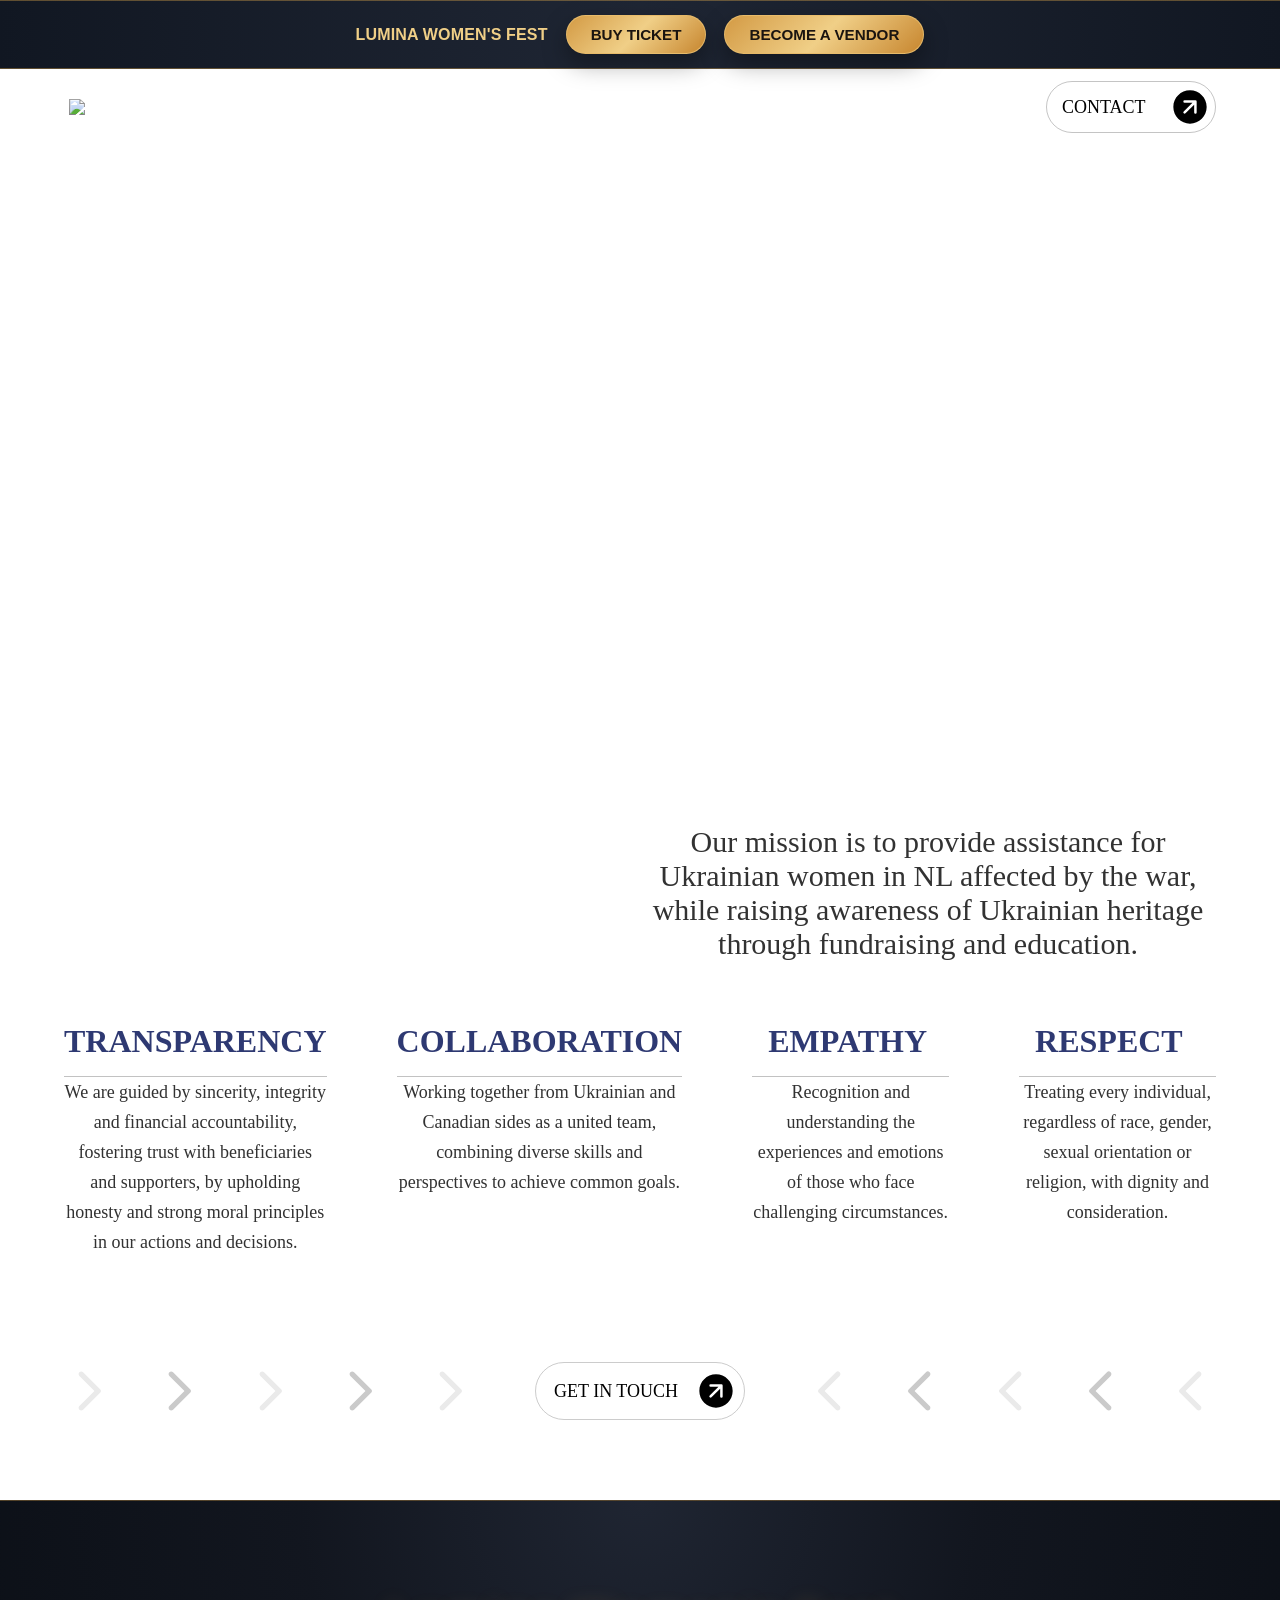
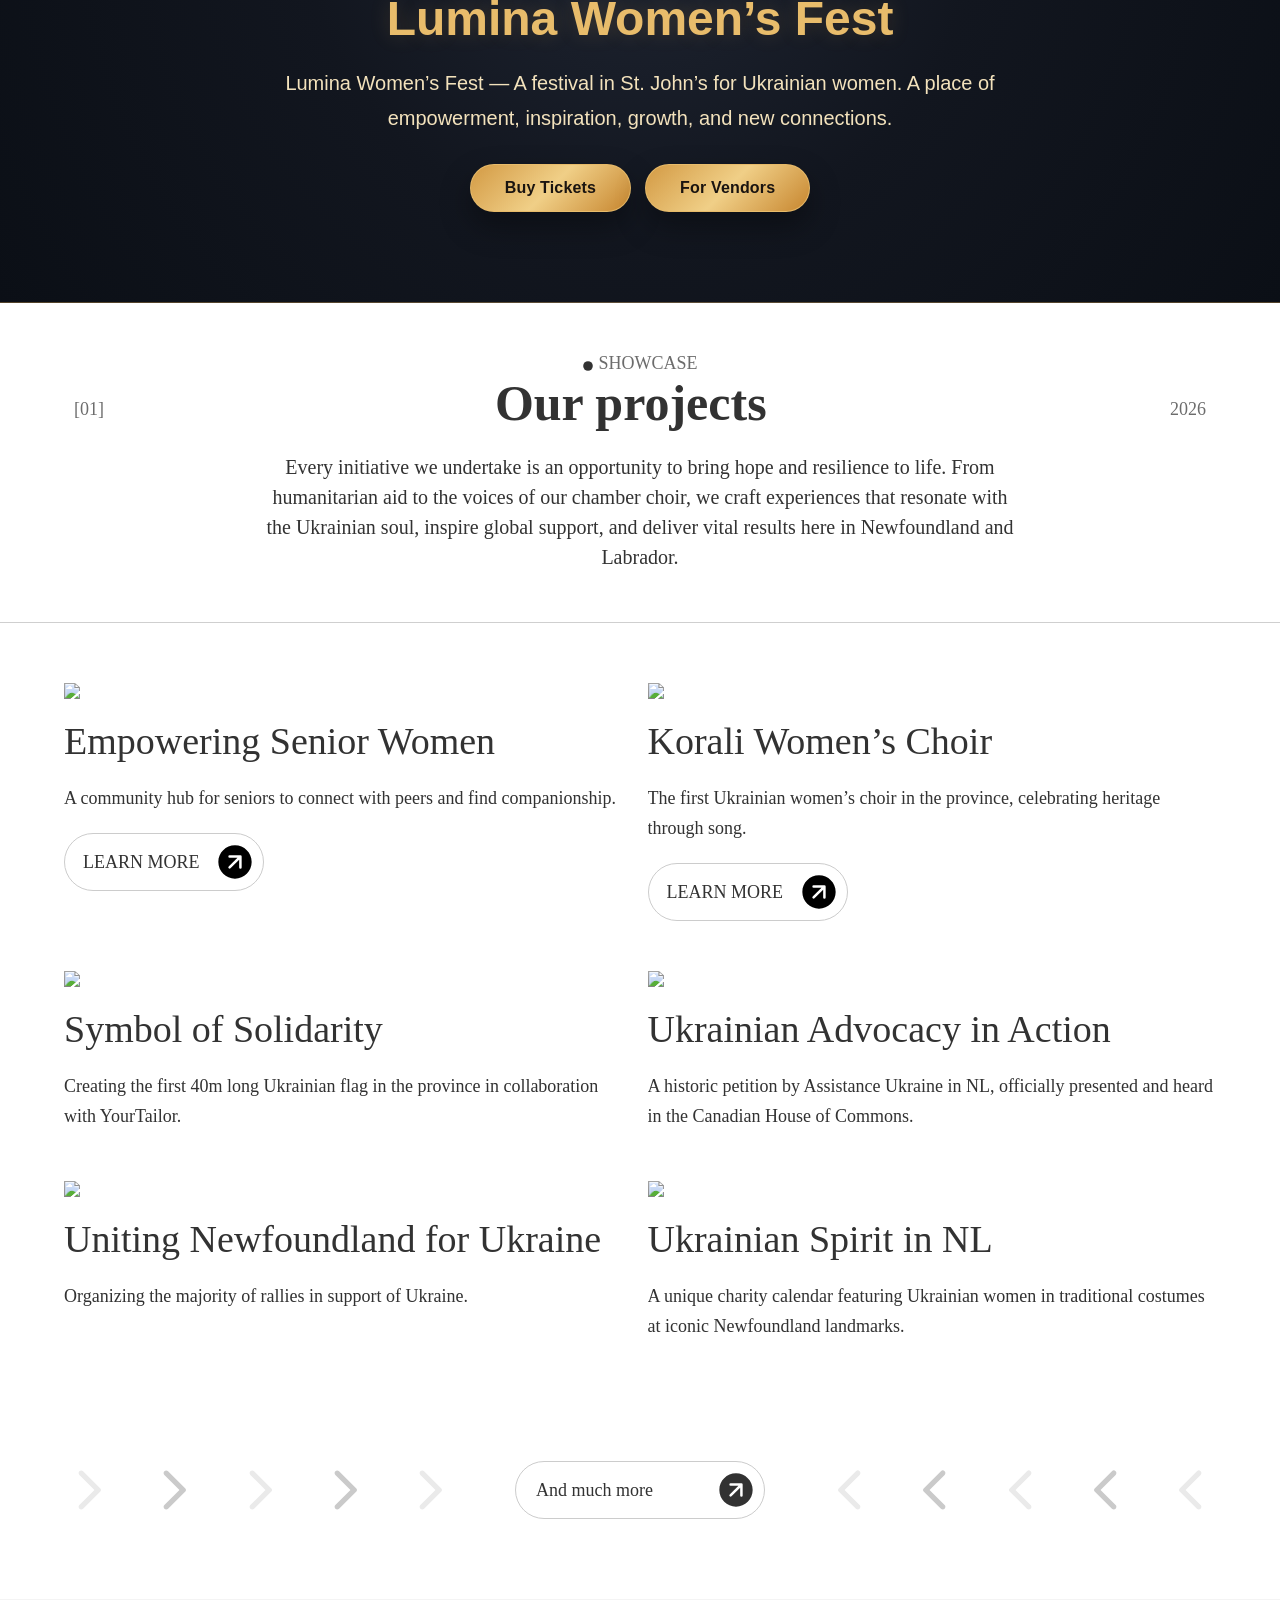
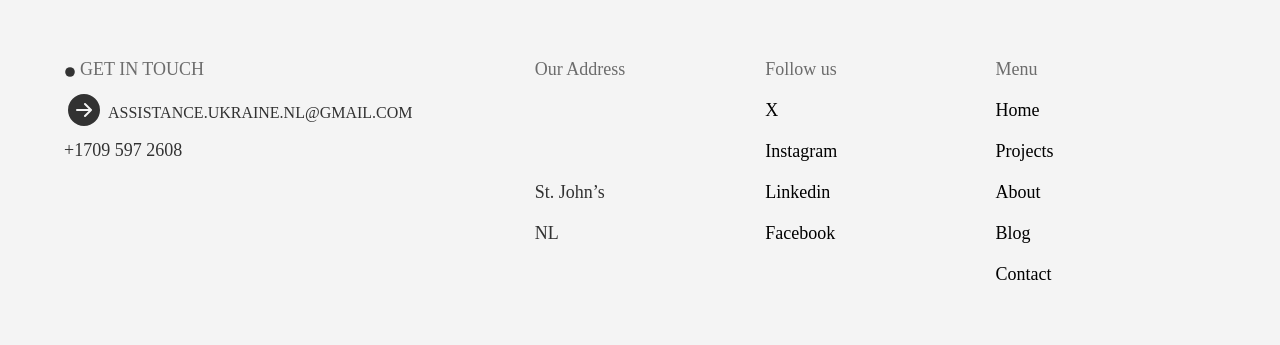
==== commit 3c160ef6: "update" ====
--- a/index.html
+++ b/index.html
@@ -158,7 +158,7 @@
 </style>
   <link rel="stylesheet" href="./style.css">
   </head>
-  <body id="i8eg"><section id="lumina-top-cta" class="gjs-section"><div class="gjs-container" id="lumina-top-cta-container"><span id="lumina-top-cta-text">Lumina Women's Fest</span><a id="lumina-top-cta-button" href="https://buy.stripe.com/14AaEXeeD0gh0KkaCygrS00" target="_blank" rel="noopener noreferrer" class="gjs-link-box">BUY TICKET</a><a id="lumina-top-cta-vendor-button" href="https://buy.stripe.com/aFa3cvb2r6EFfFefWSgrS01" target="_blank" rel="noopener noreferrer" class="gjs-link-box">BECOME A VENDOR</a></div></section><div id="ieb95i" class="navbar"><div data-gjs="navbar" id="isuiui" class="navbar-cnt"><a href="/" id="ivj826" class="navbar-brand"><img id="i69b15" src="https://cdn.grapesjs.com/workspaces/cmmzcs9tm89yywdyp8j7bjdfb/assets/cc5eb96c-b5b9-4dd8-ac01-3ef7a47f2fa2__02efb679-a5b2-43ec-aef4-ed2545fa99f6.png"/></a><div id="iactye" class="navbar-menu-toggle"><div data-type-icon id="i0wuo7" class="gjs-icon"><svg xmlns="http://www.w3.org/2000/svg" viewBox="0 0 24 24"><path fill="currentColor" d="M3 6h18v2H3zm0 5h18v2H3zm0 5h18v2H3z"></path></svg></div></div><div data-gjs="navbar-items" id="itv1m" class="navbar-items-c"><nav id="iu688i" class="navbar-menu-nav"></nav></div><a id="ikbds-2-2" href="mailto:assistanceukrainenl@gmail.com" class="gjs-link-box"><div id="ix9e8-2">Contact</div><div data-type-icon id="ip0ya-2" class="gjs-icon"><svg xmlns="http://www.w3.org/2000/svg" viewBox="0 0 24 24"><path fill="currentColor" d="M12 22C6.477 22 2 17.523 2 12S6.477 2 12 2s10 4.477 10 10s-4.477 10-10 10M8.75 9.5h4.74l-5.268 5.217a.75.75 0 1 0 1.056 1.066L14.5 10.61v4.639a.75.75 0 0 0 1.5 0v-6.5a.75.75 0 0 0-.75-.75h-6.5a.75.75 0 0 0 0 1.5"></path></svg></div></a></div></div><section id="iwz2l" class="gjs-section"><div id="i6f35" class="gjs-container"><div data-type-role="flex-row" id="ivb6" class="gjs-plg-flex-row"><div data-type-role="flex-column" id="i2sa" class="gjs-plg-flex-column"><h1 id="ikvu7-2">Assistance Ukraine<br/> in NL</h1></div></div><a id="ikbds-2-2-2" href="#" class="gjs-link-box"><div id="ix9e8-2-2">Let’s Make Change Together</div><div data-type-icon id="ip0ya-2-2" class="gjs-icon"><svg xmlns="http://www.w3.org/2000/svg" viewBox="0 0 24 24"><path fill="currentColor" d="M12 22C6.477 22 2 17.523 2 12S6.477 2 12 2s10 4.477 10 10s-4.477 10-10 10M8.75 9.5h4.74l-5.268 5.217a.75.75 0 1 0 1.056 1.066L14.5 10.61v4.639a.75.75 0 0 0 1.5 0v-6.5a.75.75 0 0 0-.75-.75h-6.5a.75.75 0 0 0 0 1.5"></path></svg></div></a></div></section><section id="ikhou" class="gjs-section"><div id="is2n2" class="gjs-container"><div data-type-role="flex-row" id="i17z4" class="gjs-plg-flex-row"><div data-type-role="flex-column" id="idiwg" class="gjs-plg-flex-column"></div><div data-type-role="flex-column" id="idwdk" class="gjs-plg-flex-column"><div id="iwg1j"><div id="itjqcf">Our mission is to provide assistance for Ukrainian women in NL affected by the war, while raising awareness of Ukrainian heritage through fundraising and education.</div></div></div></div><div data-type-role="flex-row" id="ich6q" class="gjs-plg-flex-row"><div data-type-role="flex-column" id="itgfm" class="gjs-plg-flex-column"><h1 id="i6y7l"><span data-gs-mrk-fs="true" id="iv3ndb">TRANSPARENCY</span></h1><div id="iqxjl"><div id="i688kh">We are guided by sincerity, integrity and financial accountability, fostering trust with beneficiaries and supporters, by upholding honesty and strong moral principles in our actions and decisions.</div></div></div><div data-type-role="flex-column" id="i8op8" class="gjs-plg-flex-column"><h1 id="i5hmi"><span data-gs-mrk-fs="true" id="ih4j16">COLLABORATION</span></h1><div id="ifnvt"><div id="i8414y">Working together from Ukrainian and Canadian sides as a united team, combining diverse skills and perspectives to achieve common goals.</div></div></div><div data-type-role="flex-column" id="i8op8-2" class="gjs-plg-flex-column"><h1 id="i5hmi-4"><span data-gs-mrk-fs="true" id="ibqw4f">  EMPATHY</span></h1><div id="ifnvt-2"><div id="igj15c">Recognition and understanding the experiences and emotions of those who face challenging circumstances.</div></div></div><div data-type-role="flex-column" id="ip6e1" class="gjs-plg-flex-column"><h1 id="i5zt1"><span data-gs-mrk-fs="true" id="igbqvt">  RESPECT</span></h1><div id="isyek"><div id="ib7j6l">Treating every individual, regardless of race, gender, sexual orientation or religion, with dignity and consideration.</div></div></div></div><div data-type-role="flex-row" id="irreij-2" class="gjs-plg-flex-row"><div data-type-role="flex-column" id="iopl61-2" class="gjs-plg-flex-column"><div data-type-icon id="icx3r9-2" class="gjs-icon"><svg xmlns="http://www.w3.org/2000/svg" viewBox="0 0 24 24"><path fill="currentColor" d="M7.38 21.01c.49.49 1.28.49 1.77 0l8.31-8.31a.996.996 0 0 0 0-1.41L9.15 2.98c-.49-.49-1.28-.49-1.77 0s-.49 1.28 0 1.77L14.62 12l-7.25 7.25c-.48.48-.48 1.28.01 1.76"></path></svg></div><div data-type-icon id="ium0ta-2" class="gjs-icon"><svg xmlns="http://www.w3.org/2000/svg" viewBox="0 0 24 24"><path fill="currentColor" d="M7.38 21.01c.49.49 1.28.49 1.77 0l8.31-8.31a.996.996 0 0 0 0-1.41L9.15 2.98c-.49-.49-1.28-.49-1.77 0s-.49 1.28 0 1.77L14.62 12l-7.25 7.25c-.48.48-.48 1.28.01 1.76"></path></svg></div><div data-type-icon id="ihljyo-2" class="gjs-icon"><svg xmlns="http://www.w3.org/2000/svg" viewBox="0 0 24 24"><path fill="currentColor" d="M7.38 21.01c.49.49 1.28.49 1.77 0l8.31-8.31a.996.996 0 0 0 0-1.41L9.15 2.98c-.49-.49-1.28-.49-1.77 0s-.49 1.28 0 1.77L14.62 12l-7.25 7.25c-.48.48-.48 1.28.01 1.76"></path></svg></div><div data-type-icon id="ine2qd-2" class="gjs-icon"><svg xmlns="http://www.w3.org/2000/svg" viewBox="0 0 24 24"><path fill="currentColor" d="M7.38 21.01c.49.49 1.28.49 1.77 0l8.31-8.31a.996.996 0 0 0 0-1.41L9.15 2.98c-.49-.49-1.28-.49-1.77 0s-.49 1.28 0 1.77L14.62 12l-7.25 7.25c-.48.48-.48 1.28.01 1.76"></path></svg></div><div data-type-icon id="igptbt-2" class="gjs-icon"><svg xmlns="http://www.w3.org/2000/svg" viewBox="0 0 24 24"><path fill="currentColor" d="M7.38 21.01c.49.49 1.28.49 1.77 0l8.31-8.31a.996.996 0 0 0 0-1.41L9.15 2.98c-.49-.49-1.28-.49-1.77 0s-.49 1.28 0 1.77L14.62 12l-7.25 7.25c-.48.48-.48 1.28.01 1.76"></path></svg></div></div><div data-type-role="flex-column" id="if3l2s-2" class="gjs-plg-flex-column"><a id="ikbds-3-2-2" href="#" class="gjs-link-box"><div id="iyfpeb-2">GET IN TOUCH</div><div data-type-icon id="iwzul8-2" class="gjs-icon"><svg xmlns="http://www.w3.org/2000/svg" viewBox="0 0 24 24"><path fill="currentColor" d="M12 22C6.477 22 2 17.523 2 12S6.477 2 12 2s10 4.477 10 10s-4.477 10-10 10M8.75 9.5h4.74l-5.268 5.217a.75.75 0 1 0 1.056 1.066L14.5 10.61v4.639a.75.75 0 0 0 1.5 0v-6.5a.75.75 0 0 0-.75-.75h-6.5a.75.75 0 0 0 0 1.5"></path></svg></div></a></div><div data-type-role="flex-column" id="i6bj4k-2" class="gjs-plg-flex-column"><div data-type-icon id="ihahyu-2" class="gjs-icon"><svg xmlns="http://www.w3.org/2000/svg" viewBox="0 0 24 24"><path fill="currentColor" d="M16.62 2.99a1.25 1.25 0 0 0-1.77 0L6.54 11.3a.996.996 0 0 0 0 1.41l8.31 8.31c.49.49 1.28.49 1.77 0s.49-1.28 0-1.77L9.38 12l7.25-7.25c.48-.48.48-1.28-.01-1.76"></path></svg></div><div data-type-icon id="i4pmot-2" class="gjs-icon"><svg xmlns="http://www.w3.org/2000/svg" viewBox="0 0 24 24"><path fill="currentColor" d="M16.62 2.99a1.25 1.25 0 0 0-1.77 0L6.54 11.3a.996.996 0 0 0 0 1.41l8.31 8.31c.49.49 1.28.49 1.77 0s.49-1.28 0-1.77L9.38 12l7.25-7.25c.48-.48.48-1.28-.01-1.76"></path></svg></div><div data-type-icon id="iudb5v-2" class="gjs-icon"><svg xmlns="http://www.w3.org/2000/svg" viewBox="0 0 24 24"><path fill="currentColor" d="M16.62 2.99a1.25 1.25 0 0 0-1.77 0L6.54 11.3a.996.996 0 0 0 0 1.41l8.31 8.31c.49.49 1.28.49 1.77 0s.49-1.28 0-1.77L9.38 12l7.25-7.25c.48-.48.48-1.28-.01-1.76"></path></svg></div><div data-type-icon id="iw3sk1-2" class="gjs-icon"><svg xmlns="http://www.w3.org/2000/svg" viewBox="0 0 24 24"><path fill="currentColor" d="M16.62 2.99a1.25 1.25 0 0 0-1.77 0L6.54 11.3a.996.996 0 0 0 0 1.41l8.31 8.31c.49.49 1.28.49 1.77 0s.49-1.28 0-1.77L9.38 12l7.25-7.25c.48-.48.48-1.28-.01-1.76"></path></svg></div><div data-type-icon id="ivw9xh-2" class="gjs-icon"><svg xmlns="http://www.w3.org/2000/svg" viewBox="0 0 24 24"><path fill="currentColor" d="M16.62 2.99a1.25 1.25 0 0 0-1.77 0L6.54 11.3a.996.996 0 0 0 0 1.41l8.31 8.31c.49.49 1.28.49 1.77 0s.49-1.28 0-1.77L9.38 12l7.25-7.25c.48-.48.48-1.28-.01-1.76"></path></svg></div></div></div></div></section><section id="lumina-fest-section" class="gjs-section"><div id="lumina-fest-container" class="gjs-container"><h2 id="lumina-fest-title">Lumina Women’s Fest</h2><div id="lumina-fest-layout"><div id="lumina-fest-content"><p id="lumina-fest-description">Lumina Women’s Fest — A festival in St. John’s for Ukrainian women. A place of empowerment, inspiration, growth, and new connections.</p><div id="lumina-fest-actions"><a id="lumina-fest-buy-button" href="https://buy.stripe.com/14AaEXeeD0gh0KkaCygrS00" target="_blank" rel="noopener noreferrer" class="gjs-link-box">Buy Tickets</a><a id="lumina-fest-vendor-button" href="https://buy.stripe.com/aFa3cvb2r6EFfFefWSgrS01" target="_blank" rel="noopener noreferrer" class="gjs-link-box">For Vendors</a></div></div></div></div></section><section id="iyzmc2-2" class="gjs-section"><div id="injjm7-2" class="gjs-container"><div data-type-role="flex-row" id="izpka9" class="gjs-plg-flex-row"><div data-type-role="flex-column" id="iindcf" class="gjs-plg-flex-column"><div data-type-icon id="ii241-3-2-2" class="gjs-icon"><svg xmlns="http://www.w3.org/2000/svg" viewBox="0 0 20 20"><path fill="currentColor" d="M10 2a8 8 0 1 0 0 16a8 8 0 0 0 0-16"></path></svg></div><div id="ip57n-3-2-2">Showcase</div></div></div><div data-type-role="flex-row" id="ibk2aw-2" class="gjs-plg-flex-row"><div data-type-role="flex-column" id="i3pbdy-2" class="gjs-plg-flex-column"><div id="ictl5s-2">[01]</div><h1 id="ike1vi-2">Our projects </h1><div id="i8ce9f-2">2026</div></div></div><span id="i5k7fu-2">Every initiative we undertake is an opportunity to bring hope and resilience to life. From humanitarian aid to the voices of our chamber choir, we craft experiences that resonate with the Ukrainian soul, inspire global support, and deliver vital results here in Newfoundland and Labrador.</span></div></section><section id="ibcooz" class="gjs-section"><div id="iquvsl" class="gjs-container"><div data-type-role="flex-row" id="i2z9qf" class="gjs-plg-flex-row"><div data-type-role="flex-column" id="i22u7d" class="gjs-plg-flex-column"><img id="ijtfcj" src="https://cdn.grapesjs.com/workspaces/cmmzcs9tm89yywdyp8j7bjdfb/assets/62c43d8f-36d5-4114-914f-37d07d152c68__1.png"/><span id="i05icd">Empowering Senior Women</span><span id="isyuux">A community hub for seniors to connect with peers and find companionship.</span><a id="ikbds" href="https://www.facebook.com/profile.php?id=61580682189849" class="gjs-link-box"><div id="ioeew">LEARN MORE</div><div data-type-icon id="irqk2" class="gjs-icon"><svg xmlns="http://www.w3.org/2000/svg" viewBox="0 0 24 24"><path fill="currentColor" d="M12 22C6.477 22 2 17.523 2 12S6.477 2 12 2s10 4.477 10 10s-4.477 10-10 10M8.75 9.5h4.74l-5.268 5.217a.75.75 0 1 0 1.056 1.066L14.5 10.61v4.639a.75.75 0 0 0 1.5 0v-6.5a.75.75 0 0 0-.75-.75h-6.5a.75.75 0 0 0 0 1.5"></path></svg></div></a></div><div data-type-role="flex-column" id="if3722" class="gjs-plg-flex-column"><img id="ijtfcj-2" src="https://cdn.grapesjs.com/workspaces/cmmzcs9tm89yywdyp8j7bjdfb/assets/0c578e88-734c-4182-ad3c-f4168f79de07__2.png"/><span id="i5dnbv">Korali Women’s Choir</span><span id="ij8sld">The first Ukrainian women’s choir in the province, celebrating heritage through song.</span><a id="ikbds-4" href="https://www.facebook.com/Assistance.UkraineNL" class="gjs-link-box"><div id="iy9mck">LEARN MORE</div><div data-type-icon id="iyiem7" class="gjs-icon"><svg xmlns="http://www.w3.org/2000/svg" viewBox="0 0 24 24"><path fill="currentColor" d="M12 22C6.477 22 2 17.523 2 12S6.477 2 12 2s10 4.477 10 10s-4.477 10-10 10M8.75 9.5h4.74l-5.268 5.217a.75.75 0 1 0 1.056 1.066L14.5 10.61v4.639a.75.75 0 0 0 1.5 0v-6.5a.75.75 0 0 0-.75-.75h-6.5a.75.75 0 0 0 0 1.5"></path></svg></div></a></div></div><div data-type-role="flex-row" id="i226rl" class="gjs-plg-flex-row"><div data-type-role="flex-column" id="ivifb6" class="gjs-plg-flex-column"><img id="ijtfcj-3" src="https://cdn.grapesjs.com/workspaces/cmmzcs9tm89yywdyp8j7bjdfb/assets/92ac10a2-742d-4059-8dc6-8c1ae9306fee__3.png"/><span id="ifk3ca">Symbol of Solidarity</span><span id="i3qfeh">Creating the first 40m long Ukrainian flag in the province in collaboration with YourTailor.</span></div><div data-type-role="flex-column" id="i9tmo2" class="gjs-plg-flex-column"><img id="ijtfcj-2-2" src="https://cdn.grapesjs.com/workspaces/cmmzcs9tm89yywdyp8j7bjdfb/assets/0d23d173-cfb5-4e95-8f27-a1ba71f9340d__6.png"/><span id="iukeef">Ukrainian Advocacy in Action</span><span id="i7xtth">A historic petition by Assistance Ukraine in NL, officially presented and heard in the Canadian House of Commons.</span></div></div><div data-type-role="flex-row" id="i226rl-2" class="gjs-plg-flex-row"><div data-type-role="flex-column" id="ivifb6-2" class="gjs-plg-flex-column"><img id="ijtfcj-3-2" src="https://cdn.grapesjs.com/workspaces/cmmzcs9tm89yywdyp8j7bjdfb/assets/a371cc9e-8c98-44f0-9c98-edacc5413412__5.png"/><span id="ifk3ca-2">Uniting Newfoundland for Ukraine</span><span id="i3qfeh-2">Organizing the majority of rallies in support of Ukraine.</span></div><div data-type-role="flex-column" id="i9tmo2-2" class="gjs-plg-flex-column"><img id="ijtfcj-2-2-2" src="https://cdn.grapesjs.com/workspaces/cmmzcs9tm89yywdyp8j7bjdfb/assets/e30a7afa-2794-491e-8514-841a8f85c795__4.png"/><span id="iukeef-2">Ukrainian Spirit in NL</span><span id="i7xtth-2">A unique charity calendar featuring Ukrainian women in traditional costumes at iconic Newfoundland landmarks.</span></div></div><div data-type-role="flex-row" id="irreij" class="gjs-plg-flex-row"><div data-type-role="flex-column" id="iopl61" class="gjs-plg-flex-column"><div data-type-icon id="icx3r9" class="gjs-icon"><svg xmlns="http://www.w3.org/2000/svg" viewBox="0 0 24 24"><path fill="currentColor" d="M7.38 21.01c.49.49 1.28.49 1.77 0l8.31-8.31a.996.996 0 0 0 0-1.41L9.15 2.98c-.49-.49-1.28-.49-1.77 0s-.49 1.28 0 1.77L14.62 12l-7.25 7.25c-.48.48-.48 1.28.01 1.76"></path></svg></div><div data-type-icon id="ium0ta" class="gjs-icon"><svg xmlns="http://www.w3.org/2000/svg" viewBox="0 0 24 24"><path fill="currentColor" d="M7.38 21.01c.49.49 1.28.49 1.77 0l8.31-8.31a.996.996 0 0 0 0-1.41L9.15 2.98c-.49-.49-1.28-.49-1.77 0s-.49 1.28 0 1.77L14.62 12l-7.25 7.25c-.48.48-.48 1.28.01 1.76"></path></svg></div><div data-type-icon id="ihljyo" class="gjs-icon"><svg xmlns="http://www.w3.org/2000/svg" viewBox="0 0 24 24"><path fill="currentColor" d="M7.38 21.01c.49.49 1.28.49 1.77 0l8.31-8.31a.996.996 0 0 0 0-1.41L9.15 2.98c-.49-.49-1.28-.49-1.77 0s-.49 1.28 0 1.77L14.62 12l-7.25 7.25c-.48.48-.48 1.28.01 1.76"></path></svg></div><div data-type-icon id="ine2qd" class="gjs-icon"><svg xmlns="http://www.w3.org/2000/svg" viewBox="0 0 24 24"><path fill="currentColor" d="M7.38 21.01c.49.49 1.28.49 1.77 0l8.31-8.31a.996.996 0 0 0 0-1.41L9.15 2.98c-.49-.49-1.28-.49-1.77 0s-.49 1.28 0 1.77L14.62 12l-7.25 7.25c-.48.48-.48 1.28.01 1.76"></path></svg></div><div data-type-icon id="igptbt" class="gjs-icon"><svg xmlns="http://www.w3.org/2000/svg" viewBox="0 0 24 24"><path fill="currentColor" d="M7.38 21.01c.49.49 1.28.49 1.77 0l8.31-8.31a.996.996 0 0 0 0-1.41L9.15 2.98c-.49-.49-1.28-.49-1.77 0s-.49 1.28 0 1.77L14.62 12l-7.25 7.25c-.48.48-.48 1.28.01 1.76"></path></svg></div></div><div data-type-role="flex-column" id="if3l2s" class="gjs-plg-flex-column"><a id="ikbds-3-2-3" href="https://www.facebook.com/Assistance.UkraineNL/" class="gjs-link-box"><div id="iyfpeb-3">And much more</div><div data-type-icon id="iwzul8-3" class="gjs-icon"><svg xmlns="http://www.w3.org/2000/svg" viewBox="0 0 24 24"><path fill="currentColor" d="M12 22C6.477 22 2 17.523 2 12S6.477 2 12 2s10 4.477 10 10s-4.477 10-10 10M8.75 9.5h4.74l-5.268 5.217a.75.75 0 1 0 1.056 1.066L14.5 10.61v4.639a.75.75 0 0 0 1.5 0v-6.5a.75.75 0 0 0-.75-.75h-6.5a.75.75 0 0 0 0 1.5"></path></svg></div></a></div><div data-type-role="flex-column" id="i6bj4k" class="gjs-plg-flex-column"><div data-type-icon id="ihahyu" class="gjs-icon"><svg xmlns="http://www.w3.org/2000/svg" viewBox="0 0 24 24"><path fill="currentColor" d="M16.62 2.99a1.25 1.25 0 0 0-1.77 0L6.54 11.3a.996.996 0 0 0 0 1.41l8.31 8.31c.49.49 1.28.49 1.77 0s.49-1.28 0-1.77L9.38 12l7.25-7.25c.48-.48.48-1.28-.01-1.76"></path></svg></div><div data-type-icon id="i4pmot" class="gjs-icon"><svg xmlns="http://www.w3.org/2000/svg" viewBox="0 0 24 24"><path fill="currentColor" d="M16.62 2.99a1.25 1.25 0 0 0-1.77 0L6.54 11.3a.996.996 0 0 0 0 1.41l8.31 8.31c.49.49 1.28.49 1.77 0s.49-1.28 0-1.77L9.38 12l7.25-7.25c.48-.48.48-1.28-.01-1.76"></path></svg></div><div data-type-icon id="iudb5v" class="gjs-icon"><svg xmlns="http://www.w3.org/2000/svg" viewBox="0 0 24 24"><path fill="currentColor" d="M16.62 2.99a1.25 1.25 0 0 0-1.77 0L6.54 11.3a.996.996 0 0 0 0 1.41l8.31 8.31c.49.49 1.28.49 1.77 0s.49-1.28 0-1.77L9.38 12l7.25-7.25c.48-.48.48-1.28-.01-1.76"></path></svg></div><div data-type-icon id="iw3sk1" class="gjs-icon"><svg xmlns="http://www.w3.org/2000/svg" viewBox="0 0 24 24"><path fill="currentColor" d="M16.62 2.99a1.25 1.25 0 0 0-1.77 0L6.54 11.3a.996.996 0 0 0 0 1.41l8.31 8.31c.49.49 1.28.49 1.77 0s.49-1.28 0-1.77L9.38 12l7.25-7.25c.48-.48.48-1.28-.01-1.76"></path></svg></div><div data-type-icon id="ivw9xh" class="gjs-icon"><svg xmlns="http://www.w3.org/2000/svg" viewBox="0 0 24 24"><path fill="currentColor" d="M16.62 2.99a1.25 1.25 0 0 0-1.77 0L6.54 11.3a.996.996 0 0 0 0 1.41l8.31 8.31c.49.49 1.28.49 1.77 0s.49-1.28 0-1.77L9.38 12l7.25-7.25c.48-.48.48-1.28-.01-1.76"></path></svg></div></div></div></div></section><section id="iov4uk" class="gjs-section"><div id="izst9v" class="gjs-container"></div></section><section id="iodcqq" class="gjs-section"><div class="gjs-container"><div data-type-role="flex-row" id="i31scg" class="gjs-plg-flex-row"><div data-type-role="flex-column" id="iektn5" class="gjs-plg-flex-column"><div data-type-role="flex-row" id="i548tg-2-2" class="gjs-plg-flex-row"><div data-type-role="flex-column" id="icjfl3-2-2" class="gjs-plg-flex-column"><div data-type-icon id="ii241-3-2-3-2" class="gjs-icon"><svg xmlns="http://www.w3.org/2000/svg" viewBox="0 0 20 20"><path fill="currentColor" d="M10 2a8 8 0 1 0 0 16a8 8 0 0 0 0-16"></path></svg></div><div id="ip57n-3-2-3-2">Get In Touch</div></div><div data-type-role="flex-column" id="icjfl3-2-2-5" class="gjs-plg-flex-column"><div data-type-icon id="ii241-3-2-3-2-5" class="gjs-icon"><svg xmlns="http://www.w3.org/2000/svg" viewBox="0 0 20 20"><path fill="currentColor" d="M10 18a8 8 0 1 0 0-16a8 8 0 0 0 0 16m.854-4.646a.5.5 0 0 1-.708-.708l2.147-2.146H6.5a.5.5 0 0 1 0-1h5.793l-2.147-2.146a.5.5 0 0 1 .708-.708l3 3a.5.5 0 0 1 0 .708z"></path></svg></div><div id="ip57n-3-2-3-2-5"><span data-gs-mrk-fs="true" id="iulbw4">Assistance.Ukraine.nl@gmail.com</span></div></div></div><div id="ibn5fe">+1709 597 2608</div></div><div data-type-role="flex-column" id="iuks4j" class="gjs-plg-flex-column"><div id="i7bvz7">Our Address</div><div id="i94aei"><br/></div><div id="i32dg4"><br/></div><div id="iducnj">St. John’s</div><div id="iiyoc6">NL</div></div><div data-type-role="flex-column" id="igod1k" class="gjs-plg-flex-column"><div id="isw8ma">Follow us</div><a id="ine193-2-6" href="#" class="gjs-t-link">X</a><a id="ine193-2-5" href="#" class="gjs-t-link">Instagram</a><a id="ine193-2-4" href="#" class="gjs-t-link">Linkedin</a><a id="ine193-2-3-2" href="#" class="gjs-t-link">Facebook</a></div><div data-type-role="flex-column" id="in2fmc" class="gjs-plg-flex-column"><div id="ixkju5">Menu</div><a id="ine193-6" href="#" class="gjs-t-link">Home</a><a id="ine193-5" href="#" class="gjs-t-link">Projects<br data-gs-ib=""/></a><a id="ine193-4" href="#" class="gjs-t-link">About</a><a id="ine193-3" href="#" class="gjs-t-link">Blog</a><a id="ine193-2-2" href="#" class="gjs-t-link">Contact</a></div></div></div></section><script>var items = document.querySelectorAll('#iactye');
+  <body id="i8eg"><section id="lumina-top-cta" class="gjs-section"><div class="gjs-container" id="lumina-top-cta-container"><span id="lumina-top-cta-text">Lumina Women's Fest</span><a id="lumina-top-cta-button" href="https://buy.stripe.com/8x2dR9daz9QR0KkeSOgrS05" target="_blank" rel="noopener noreferrer" class="gjs-link-box">BUY TICKET</a><a id="lumina-top-cta-vendor-button" href="https://buy.stripe.com/5kQfZhc6vfbb2SseSOgrS04" target="_blank" rel="noopener noreferrer" class="gjs-link-box">BECOME A VENDOR</a></div></section><div id="ieb95i" class="navbar"><div data-gjs="navbar" id="isuiui" class="navbar-cnt"><a href="/" id="ivj826" class="navbar-brand"><img id="i69b15" src="https://cdn.grapesjs.com/workspaces/cmmzcs9tm89yywdyp8j7bjdfb/assets/cc5eb96c-b5b9-4dd8-ac01-3ef7a47f2fa2__02efb679-a5b2-43ec-aef4-ed2545fa99f6.png"/></a><div id="iactye" class="navbar-menu-toggle"><div data-type-icon id="i0wuo7" class="gjs-icon"><svg xmlns="http://www.w3.org/2000/svg" viewBox="0 0 24 24"><path fill="currentColor" d="M3 6h18v2H3zm0 5h18v2H3zm0 5h18v2H3z"></path></svg></div></div><div data-gjs="navbar-items" id="itv1m" class="navbar-items-c"><nav id="iu688i" class="navbar-menu-nav"></nav></div><a id="ikbds-2-2" href="mailto:assistanceukrainenl@gmail.com" class="gjs-link-box"><div id="ix9e8-2">Contact</div><div data-type-icon id="ip0ya-2" class="gjs-icon"><svg xmlns="http://www.w3.org/2000/svg" viewBox="0 0 24 24"><path fill="currentColor" d="M12 22C6.477 22 2 17.523 2 12S6.477 2 12 2s10 4.477 10 10s-4.477 10-10 10M8.75 9.5h4.74l-5.268 5.217a.75.75 0 1 0 1.056 1.066L14.5 10.61v4.639a.75.75 0 0 0 1.5 0v-6.5a.75.75 0 0 0-.75-.75h-6.5a.75.75 0 0 0 0 1.5"></path></svg></div></a></div></div><section id="iwz2l" class="gjs-section"><div id="i6f35" class="gjs-container"><div data-type-role="flex-row" id="ivb6" class="gjs-plg-flex-row"><div data-type-role="flex-column" id="i2sa" class="gjs-plg-flex-column"><h1 id="ikvu7-2">Assistance Ukraine<br/> in NL</h1></div></div><a id="ikbds-2-2-2" href="#" class="gjs-link-box"><div id="ix9e8-2-2">Let’s Make Change Together</div><div data-type-icon id="ip0ya-2-2" class="gjs-icon"><svg xmlns="http://www.w3.org/2000/svg" viewBox="0 0 24 24"><path fill="currentColor" d="M12 22C6.477 22 2 17.523 2 12S6.477 2 12 2s10 4.477 10 10s-4.477 10-10 10M8.75 9.5h4.74l-5.268 5.217a.75.75 0 1 0 1.056 1.066L14.5 10.61v4.639a.75.75 0 0 0 1.5 0v-6.5a.75.75 0 0 0-.75-.75h-6.5a.75.75 0 0 0 0 1.5"></path></svg></div></a></div></section><section id="ikhou" class="gjs-section"><div id="is2n2" class="gjs-container"><div data-type-role="flex-row" id="i17z4" class="gjs-plg-flex-row"><div data-type-role="flex-column" id="idiwg" class="gjs-plg-flex-column"></div><div data-type-role="flex-column" id="idwdk" class="gjs-plg-flex-column"><div id="iwg1j"><div id="itjqcf">Our mission is to provide assistance for Ukrainian women in NL affected by the war, while raising awareness of Ukrainian heritage through fundraising and education.</div></div></div></div><div data-type-role="flex-row" id="ich6q" class="gjs-plg-flex-row"><div data-type-role="flex-column" id="itgfm" class="gjs-plg-flex-column"><h1 id="i6y7l"><span data-gs-mrk-fs="true" id="iv3ndb">TRANSPARENCY</span></h1><div id="iqxjl"><div id="i688kh">We are guided by sincerity, integrity and financial accountability, fostering trust with beneficiaries and supporters, by upholding honesty and strong moral principles in our actions and decisions.</div></div></div><div data-type-role="flex-column" id="i8op8" class="gjs-plg-flex-column"><h1 id="i5hmi"><span data-gs-mrk-fs="true" id="ih4j16">COLLABORATION</span></h1><div id="ifnvt"><div id="i8414y">Working together from Ukrainian and Canadian sides as a united team, combining diverse skills and perspectives to achieve common goals.</div></div></div><div data-type-role="flex-column" id="i8op8-2" class="gjs-plg-flex-column"><h1 id="i5hmi-4"><span data-gs-mrk-fs="true" id="ibqw4f">  EMPATHY</span></h1><div id="ifnvt-2"><div id="igj15c">Recognition and understanding the experiences and emotions of those who face challenging circumstances.</div></div></div><div data-type-role="flex-column" id="ip6e1" class="gjs-plg-flex-column"><h1 id="i5zt1"><span data-gs-mrk-fs="true" id="igbqvt">  RESPECT</span></h1><div id="isyek"><div id="ib7j6l">Treating every individual, regardless of race, gender, sexual orientation or religion, with dignity and consideration.</div></div></div></div><div data-type-role="flex-row" id="irreij-2" class="gjs-plg-flex-row"><div data-type-role="flex-column" id="iopl61-2" class="gjs-plg-flex-column"><div data-type-icon id="icx3r9-2" class="gjs-icon"><svg xmlns="http://www.w3.org/2000/svg" viewBox="0 0 24 24"><path fill="currentColor" d="M7.38 21.01c.49.49 1.28.49 1.77 0l8.31-8.31a.996.996 0 0 0 0-1.41L9.15 2.98c-.49-.49-1.28-.49-1.77 0s-.49 1.28 0 1.77L14.62 12l-7.25 7.25c-.48.48-.48 1.28.01 1.76"></path></svg></div><div data-type-icon id="ium0ta-2" class="gjs-icon"><svg xmlns="http://www.w3.org/2000/svg" viewBox="0 0 24 24"><path fill="currentColor" d="M7.38 21.01c.49.49 1.28.49 1.77 0l8.31-8.31a.996.996 0 0 0 0-1.41L9.15 2.98c-.49-.49-1.28-.49-1.77 0s-.49 1.28 0 1.77L14.62 12l-7.25 7.25c-.48.48-.48 1.28.01 1.76"></path></svg></div><div data-type-icon id="ihljyo-2" class="gjs-icon"><svg xmlns="http://www.w3.org/2000/svg" viewBox="0 0 24 24"><path fill="currentColor" d="M7.38 21.01c.49.49 1.28.49 1.77 0l8.31-8.31a.996.996 0 0 0 0-1.41L9.15 2.98c-.49-.49-1.28-.49-1.77 0s-.49 1.28 0 1.77L14.62 12l-7.25 7.25c-.48.48-.48 1.28.01 1.76"></path></svg></div><div data-type-icon id="ine2qd-2" class="gjs-icon"><svg xmlns="http://www.w3.org/2000/svg" viewBox="0 0 24 24"><path fill="currentColor" d="M7.38 21.01c.49.49 1.28.49 1.77 0l8.31-8.31a.996.996 0 0 0 0-1.41L9.15 2.98c-.49-.49-1.28-.49-1.77 0s-.49 1.28 0 1.77L14.62 12l-7.25 7.25c-.48.48-.48 1.28.01 1.76"></path></svg></div><div data-type-icon id="igptbt-2" class="gjs-icon"><svg xmlns="http://www.w3.org/2000/svg" viewBox="0 0 24 24"><path fill="currentColor" d="M7.38 21.01c.49.49 1.28.49 1.77 0l8.31-8.31a.996.996 0 0 0 0-1.41L9.15 2.98c-.49-.49-1.28-.49-1.77 0s-.49 1.28 0 1.77L14.62 12l-7.25 7.25c-.48.48-.48 1.28.01 1.76"></path></svg></div></div><div data-type-role="flex-column" id="if3l2s-2" class="gjs-plg-flex-column"><a id="ikbds-3-2-2" href="#" class="gjs-link-box"><div id="iyfpeb-2">GET IN TOUCH</div><div data-type-icon id="iwzul8-2" class="gjs-icon"><svg xmlns="http://www.w3.org/2000/svg" viewBox="0 0 24 24"><path fill="currentColor" d="M12 22C6.477 22 2 17.523 2 12S6.477 2 12 2s10 4.477 10 10s-4.477 10-10 10M8.75 9.5h4.74l-5.268 5.217a.75.75 0 1 0 1.056 1.066L14.5 10.61v4.639a.75.75 0 0 0 1.5 0v-6.5a.75.75 0 0 0-.75-.75h-6.5a.75.75 0 0 0 0 1.5"></path></svg></div></a></div><div data-type-role="flex-column" id="i6bj4k-2" class="gjs-plg-flex-column"><div data-type-icon id="ihahyu-2" class="gjs-icon"><svg xmlns="http://www.w3.org/2000/svg" viewBox="0 0 24 24"><path fill="currentColor" d="M16.62 2.99a1.25 1.25 0 0 0-1.77 0L6.54 11.3a.996.996 0 0 0 0 1.41l8.31 8.31c.49.49 1.28.49 1.77 0s.49-1.28 0-1.77L9.38 12l7.25-7.25c.48-.48.48-1.28-.01-1.76"></path></svg></div><div data-type-icon id="i4pmot-2" class="gjs-icon"><svg xmlns="http://www.w3.org/2000/svg" viewBox="0 0 24 24"><path fill="currentColor" d="M16.62 2.99a1.25 1.25 0 0 0-1.77 0L6.54 11.3a.996.996 0 0 0 0 1.41l8.31 8.31c.49.49 1.28.49 1.77 0s.49-1.28 0-1.77L9.38 12l7.25-7.25c.48-.48.48-1.28-.01-1.76"></path></svg></div><div data-type-icon id="iudb5v-2" class="gjs-icon"><svg xmlns="http://www.w3.org/2000/svg" viewBox="0 0 24 24"><path fill="currentColor" d="M16.62 2.99a1.25 1.25 0 0 0-1.77 0L6.54 11.3a.996.996 0 0 0 0 1.41l8.31 8.31c.49.49 1.28.49 1.77 0s.49-1.28 0-1.77L9.38 12l7.25-7.25c.48-.48.48-1.28-.01-1.76"></path></svg></div><div data-type-icon id="iw3sk1-2" class="gjs-icon"><svg xmlns="http://www.w3.org/2000/svg" viewBox="0 0 24 24"><path fill="currentColor" d="M16.62 2.99a1.25 1.25 0 0 0-1.77 0L6.54 11.3a.996.996 0 0 0 0 1.41l8.31 8.31c.49.49 1.28.49 1.77 0s.49-1.28 0-1.77L9.38 12l7.25-7.25c.48-.48.48-1.28-.01-1.76"></path></svg></div><div data-type-icon id="ivw9xh-2" class="gjs-icon"><svg xmlns="http://www.w3.org/2000/svg" viewBox="0 0 24 24"><path fill="currentColor" d="M16.62 2.99a1.25 1.25 0 0 0-1.77 0L6.54 11.3a.996.996 0 0 0 0 1.41l8.31 8.31c.49.49 1.28.49 1.77 0s.49-1.28 0-1.77L9.38 12l7.25-7.25c.48-.48.48-1.28-.01-1.76"></path></svg></div></div></div></div></section><section id="lumina-fest-section" class="gjs-section"><div id="lumina-fest-container" class="gjs-container"><h2 id="lumina-fest-title">Lumina Women’s Fest</h2><div id="lumina-fest-layout"><div id="lumina-fest-content"><p id="lumina-fest-description">Lumina Women’s Fest — A festival in St. John’s for Ukrainian women. A place of empowerment, inspiration, growth, and new connections.</p><div id="lumina-fest-actions"><a id="lumina-fest-buy-button" href="https://buy.stripe.com/8x2dR9daz9QR0KkeSOgrS05" target="_blank" rel="noopener noreferrer" class="gjs-link-box">Buy Tickets</a><a id="lumina-fest-vendor-button" href="https://buy.stripe.com/5kQfZhc6vfbb2SseSOgrS04" target="_blank" rel="noopener noreferrer" class="gjs-link-box">For Vendors</a></div></div></div></div></section><section id="iyzmc2-2" class="gjs-section"><div id="injjm7-2" class="gjs-container"><div data-type-role="flex-row" id="izpka9" class="gjs-plg-flex-row"><div data-type-role="flex-column" id="iindcf" class="gjs-plg-flex-column"><div data-type-icon id="ii241-3-2-2" class="gjs-icon"><svg xmlns="http://www.w3.org/2000/svg" viewBox="0 0 20 20"><path fill="currentColor" d="M10 2a8 8 0 1 0 0 16a8 8 0 0 0 0-16"></path></svg></div><div id="ip57n-3-2-2">Showcase</div></div></div><div data-type-role="flex-row" id="ibk2aw-2" class="gjs-plg-flex-row"><div data-type-role="flex-column" id="i3pbdy-2" class="gjs-plg-flex-column"><div id="ictl5s-2">[01]</div><h1 id="ike1vi-2">Our projects </h1><div id="i8ce9f-2">2026</div></div></div><span id="i5k7fu-2">Every initiative we undertake is an opportunity to bring hope and resilience to life. From humanitarian aid to the voices of our chamber choir, we craft experiences that resonate with the Ukrainian soul, inspire global support, and deliver vital results here in Newfoundland and Labrador.</span></div></section><section id="ibcooz" class="gjs-section"><div id="iquvsl" class="gjs-container"><div data-type-role="flex-row" id="i2z9qf" class="gjs-plg-flex-row"><div data-type-role="flex-column" id="i22u7d" class="gjs-plg-flex-column"><img id="ijtfcj" src="https://cdn.grapesjs.com/workspaces/cmmzcs9tm89yywdyp8j7bjdfb/assets/62c43d8f-36d5-4114-914f-37d07d152c68__1.png"/><span id="i05icd">Empowering Senior Women</span><span id="isyuux">A community hub for seniors to connect with peers and find companionship.</span><a id="ikbds" href="https://www.facebook.com/profile.php?id=61580682189849" class="gjs-link-box"><div id="ioeew">LEARN MORE</div><div data-type-icon id="irqk2" class="gjs-icon"><svg xmlns="http://www.w3.org/2000/svg" viewBox="0 0 24 24"><path fill="currentColor" d="M12 22C6.477 22 2 17.523 2 12S6.477 2 12 2s10 4.477 10 10s-4.477 10-10 10M8.75 9.5h4.74l-5.268 5.217a.75.75 0 1 0 1.056 1.066L14.5 10.61v4.639a.75.75 0 0 0 1.5 0v-6.5a.75.75 0 0 0-.75-.75h-6.5a.75.75 0 0 0 0 1.5"></path></svg></div></a></div><div data-type-role="flex-column" id="if3722" class="gjs-plg-flex-column"><img id="ijtfcj-2" src="https://cdn.grapesjs.com/workspaces/cmmzcs9tm89yywdyp8j7bjdfb/assets/0c578e88-734c-4182-ad3c-f4168f79de07__2.png"/><span id="i5dnbv">Korali Women’s Choir</span><span id="ij8sld">The first Ukrainian women’s choir in the province, celebrating heritage through song.</span><a id="ikbds-4" href="https://www.facebook.com/Assistance.UkraineNL" class="gjs-link-box"><div id="iy9mck">LEARN MORE</div><div data-type-icon id="iyiem7" class="gjs-icon"><svg xmlns="http://www.w3.org/2000/svg" viewBox="0 0 24 24"><path fill="currentColor" d="M12 22C6.477 22 2 17.523 2 12S6.477 2 12 2s10 4.477 10 10s-4.477 10-10 10M8.75 9.5h4.74l-5.268 5.217a.75.75 0 1 0 1.056 1.066L14.5 10.61v4.639a.75.75 0 0 0 1.5 0v-6.5a.75.75 0 0 0-.75-.75h-6.5a.75.75 0 0 0 0 1.5"></path></svg></div></a></div></div><div data-type-role="flex-row" id="i226rl" class="gjs-plg-flex-row"><div data-type-role="flex-column" id="ivifb6" class="gjs-plg-flex-column"><img id="ijtfcj-3" src="https://cdn.grapesjs.com/workspaces/cmmzcs9tm89yywdyp8j7bjdfb/assets/92ac10a2-742d-4059-8dc6-8c1ae9306fee__3.png"/><span id="ifk3ca">Symbol of Solidarity</span><span id="i3qfeh">Creating the first 40m long Ukrainian flag in the province in collaboration with YourTailor.</span></div><div data-type-role="flex-column" id="i9tmo2" class="gjs-plg-flex-column"><img id="ijtfcj-2-2" src="https://cdn.grapesjs.com/workspaces/cmmzcs9tm89yywdyp8j7bjdfb/assets/0d23d173-cfb5-4e95-8f27-a1ba71f9340d__6.png"/><span id="iukeef">Ukrainian Advocacy in Action</span><span id="i7xtth">A historic petition by Assistance Ukraine in NL, officially presented and heard in the Canadian House of Commons.</span></div></div><div data-type-role="flex-row" id="i226rl-2" class="gjs-plg-flex-row"><div data-type-role="flex-column" id="ivifb6-2" class="gjs-plg-flex-column"><img id="ijtfcj-3-2" src="https://cdn.grapesjs.com/workspaces/cmmzcs9tm89yywdyp8j7bjdfb/assets/a371cc9e-8c98-44f0-9c98-edacc5413412__5.png"/><span id="ifk3ca-2">Uniting Newfoundland for Ukraine</span><span id="i3qfeh-2">Organizing the majority of rallies in support of Ukraine.</span></div><div data-type-role="flex-column" id="i9tmo2-2" class="gjs-plg-flex-column"><img id="ijtfcj-2-2-2" src="https://cdn.grapesjs.com/workspaces/cmmzcs9tm89yywdyp8j7bjdfb/assets/e30a7afa-2794-491e-8514-841a8f85c795__4.png"/><span id="iukeef-2">Ukrainian Spirit in NL</span><span id="i7xtth-2">A unique charity calendar featuring Ukrainian women in traditional costumes at iconic Newfoundland landmarks.</span></div></div><div data-type-role="flex-row" id="irreij" class="gjs-plg-flex-row"><div data-type-role="flex-column" id="iopl61" class="gjs-plg-flex-column"><div data-type-icon id="icx3r9" class="gjs-icon"><svg xmlns="http://www.w3.org/2000/svg" viewBox="0 0 24 24"><path fill="currentColor" d="M7.38 21.01c.49.49 1.28.49 1.77 0l8.31-8.31a.996.996 0 0 0 0-1.41L9.15 2.98c-.49-.49-1.28-.49-1.77 0s-.49 1.28 0 1.77L14.62 12l-7.25 7.25c-.48.48-.48 1.28.01 1.76"></path></svg></div><div data-type-icon id="ium0ta" class="gjs-icon"><svg xmlns="http://www.w3.org/2000/svg" viewBox="0 0 24 24"><path fill="currentColor" d="M7.38 21.01c.49.49 1.28.49 1.77 0l8.31-8.31a.996.996 0 0 0 0-1.41L9.15 2.98c-.49-.49-1.28-.49-1.77 0s-.49 1.28 0 1.77L14.62 12l-7.25 7.25c-.48.48-.48 1.28.01 1.76"></path></svg></div><div data-type-icon id="ihljyo" class="gjs-icon"><svg xmlns="http://www.w3.org/2000/svg" viewBox="0 0 24 24"><path fill="currentColor" d="M7.38 21.01c.49.49 1.28.49 1.77 0l8.31-8.31a.996.996 0 0 0 0-1.41L9.15 2.98c-.49-.49-1.28-.49-1.77 0s-.49 1.28 0 1.77L14.62 12l-7.25 7.25c-.48.48-.48 1.28.01 1.76"></path></svg></div><div data-type-icon id="ine2qd" class="gjs-icon"><svg xmlns="http://www.w3.org/2000/svg" viewBox="0 0 24 24"><path fill="currentColor" d="M7.38 21.01c.49.49 1.28.49 1.77 0l8.31-8.31a.996.996 0 0 0 0-1.41L9.15 2.98c-.49-.49-1.28-.49-1.77 0s-.49 1.28 0 1.77L14.62 12l-7.25 7.25c-.48.48-.48 1.28.01 1.76"></path></svg></div><div data-type-icon id="igptbt" class="gjs-icon"><svg xmlns="http://www.w3.org/2000/svg" viewBox="0 0 24 24"><path fill="currentColor" d="M7.38 21.01c.49.49 1.28.49 1.77 0l8.31-8.31a.996.996 0 0 0 0-1.41L9.15 2.98c-.49-.49-1.28-.49-1.77 0s-.49 1.28 0 1.77L14.62 12l-7.25 7.25c-.48.48-.48 1.28.01 1.76"></path></svg></div></div><div data-type-role="flex-column" id="if3l2s" class="gjs-plg-flex-column"><a id="ikbds-3-2-3" href="https://www.facebook.com/Assistance.UkraineNL/" class="gjs-link-box"><div id="iyfpeb-3">And much more</div><div data-type-icon id="iwzul8-3" class="gjs-icon"><svg xmlns="http://www.w3.org/2000/svg" viewBox="0 0 24 24"><path fill="currentColor" d="M12 22C6.477 22 2 17.523 2 12S6.477 2 12 2s10 4.477 10 10s-4.477 10-10 10M8.75 9.5h4.74l-5.268 5.217a.75.75 0 1 0 1.056 1.066L14.5 10.61v4.639a.75.75 0 0 0 1.5 0v-6.5a.75.75 0 0 0-.75-.75h-6.5a.75.75 0 0 0 0 1.5"></path></svg></div></a></div><div data-type-role="flex-column" id="i6bj4k" class="gjs-plg-flex-column"><div data-type-icon id="ihahyu" class="gjs-icon"><svg xmlns="http://www.w3.org/2000/svg" viewBox="0 0 24 24"><path fill="currentColor" d="M16.62 2.99a1.25 1.25 0 0 0-1.77 0L6.54 11.3a.996.996 0 0 0 0 1.41l8.31 8.31c.49.49 1.28.49 1.77 0s.49-1.28 0-1.77L9.38 12l7.25-7.25c.48-.48.48-1.28-.01-1.76"></path></svg></div><div data-type-icon id="i4pmot" class="gjs-icon"><svg xmlns="http://www.w3.org/2000/svg" viewBox="0 0 24 24"><path fill="currentColor" d="M16.62 2.99a1.25 1.25 0 0 0-1.77 0L6.54 11.3a.996.996 0 0 0 0 1.41l8.31 8.31c.49.49 1.28.49 1.77 0s.49-1.28 0-1.77L9.38 12l7.25-7.25c.48-.48.48-1.28-.01-1.76"></path></svg></div><div data-type-icon id="iudb5v" class="gjs-icon"><svg xmlns="http://www.w3.org/2000/svg" viewBox="0 0 24 24"><path fill="currentColor" d="M16.62 2.99a1.25 1.25 0 0 0-1.77 0L6.54 11.3a.996.996 0 0 0 0 1.41l8.31 8.31c.49.49 1.28.49 1.77 0s.49-1.28 0-1.77L9.38 12l7.25-7.25c.48-.48.48-1.28-.01-1.76"></path></svg></div><div data-type-icon id="iw3sk1" class="gjs-icon"><svg xmlns="http://www.w3.org/2000/svg" viewBox="0 0 24 24"><path fill="currentColor" d="M16.62 2.99a1.25 1.25 0 0 0-1.77 0L6.54 11.3a.996.996 0 0 0 0 1.41l8.31 8.31c.49.49 1.28.49 1.77 0s.49-1.28 0-1.77L9.38 12l7.25-7.25c.48-.48.48-1.28-.01-1.76"></path></svg></div><div data-type-icon id="ivw9xh" class="gjs-icon"><svg xmlns="http://www.w3.org/2000/svg" viewBox="0 0 24 24"><path fill="currentColor" d="M16.62 2.99a1.25 1.25 0 0 0-1.77 0L6.54 11.3a.996.996 0 0 0 0 1.41l8.31 8.31c.49.49 1.28.49 1.77 0s.49-1.28 0-1.77L9.38 12l7.25-7.25c.48-.48.48-1.28-.01-1.76"></path></svg></div></div></div></div></section><section id="iov4uk" class="gjs-section"><div id="izst9v" class="gjs-container"></div></section><section id="iodcqq" class="gjs-section"><div class="gjs-container"><div data-type-role="flex-row" id="i31scg" class="gjs-plg-flex-row"><div data-type-role="flex-column" id="iektn5" class="gjs-plg-flex-column"><div data-type-role="flex-row" id="i548tg-2-2" class="gjs-plg-flex-row"><div data-type-role="flex-column" id="icjfl3-2-2" class="gjs-plg-flex-column"><div data-type-icon id="ii241-3-2-3-2" class="gjs-icon"><svg xmlns="http://www.w3.org/2000/svg" viewBox="0 0 20 20"><path fill="currentColor" d="M10 2a8 8 0 1 0 0 16a8 8 0 0 0 0-16"></path></svg></div><div id="ip57n-3-2-3-2">Get In Touch</div></div><div data-type-role="flex-column" id="icjfl3-2-2-5" class="gjs-plg-flex-column"><div data-type-icon id="ii241-3-2-3-2-5" class="gjs-icon"><svg xmlns="http://www.w3.org/2000/svg" viewBox="0 0 20 20"><path fill="currentColor" d="M10 18a8 8 0 1 0 0-16a8 8 0 0 0 0 16m.854-4.646a.5.5 0 0 1-.708-.708l2.147-2.146H6.5a.5.5 0 0 1 0-1h5.793l-2.147-2.146a.5.5 0 0 1 .708-.708l3 3a.5.5 0 0 1 0 .708z"></path></svg></div><div id="ip57n-3-2-3-2-5"><span data-gs-mrk-fs="true" id="iulbw4">Assistance.Ukraine.nl@gmail.com</span></div></div></div><div id="ibn5fe">+1709 597 2608</div></div><div data-type-role="flex-column" id="iuks4j" class="gjs-plg-flex-column"><div id="i7bvz7">Our Address</div><div id="i94aei"><br/></div><div id="i32dg4"><br/></div><div id="iducnj">St. John’s</div><div id="iiyoc6">NL</div></div><div data-type-role="flex-column" id="igod1k" class="gjs-plg-flex-column"><div id="isw8ma">Follow us</div><a id="ine193-2-6" href="#" class="gjs-t-link">X</a><a id="ine193-2-5" href="#" class="gjs-t-link">Instagram</a><a id="ine193-2-4" href="#" class="gjs-t-link">Linkedin</a><a id="ine193-2-3-2" href="#" class="gjs-t-link">Facebook</a></div><div data-type-role="flex-column" id="in2fmc" class="gjs-plg-flex-column"><div id="ixkju5">Menu</div><a id="ine193-6" href="#" class="gjs-t-link">Home</a><a id="ine193-5" href="#" class="gjs-t-link">Projects<br data-gs-ib=""/></a><a id="ine193-4" href="#" class="gjs-t-link">About</a><a id="ine193-3" href="#" class="gjs-t-link">Blog</a><a id="ine193-2-2" href="#" class="gjs-t-link">Contact</a></div></div></div></section><script>var items = document.querySelectorAll('#iactye');
           for (var i = 0, len = items.length; i < len; i++) {
             (function(){
 var n,t=this,e='gjs-collapse',a='max-height',o=0,i=function(){var n=document.createElement('void'),t={transition:'transitionend',OTransition:'oTransitionEnd',MozTransition:'transitionend',WebkitTransition:'webkitTransitionEnd'};for(var e in t)if(void 0!==n.style[e])return t[e]}(),r=function(n){o=1;var t=function(n){var t=window.getComputedStyle(n),e=t.display,o=parseInt(t[a]);if('none'!==e&&0!==o)return n.offsetHeight;n.style.height='auto',n.style.display='block',n.style.position='absolute',n.style.visibility='hidden';var i=n.offsetHeight;return n.style.height='',n.style.display='',n.style.position='',n.style.visibility='',i}(n),e=n.style;e.display='block',e.transition="".concat(a," 0.25s ease-in-out"),e.overflowY='hidden',''==e[a]&&(e[a]=0),0==parseInt(e[a])?(e[a]='0',setTimeout((function(){e[a]=t+'px'}),10)):e[a]='0'};e in t||t.addEventListener('click',(function(e){if(e.preventDefault(),!o){var l=t.closest("[data-gjs=navbar]"),c=null==l?void 0:l.querySelector("[data-gjs=navbar-items]");c&&r(c),n||(null==c||c.addEventListener(i,(function(){o=0;var n=c.style;0==parseInt(n[a])&&(n.display='',n[a]='')})),n=1)}})),t[e]=1
--- a/style.css
+++ b/style.css
@@ -1,7 +1,9 @@
 * { box-sizing: border-box; } body {margin: 0;}:root{--gjs-t-color-primary:#cf549e;--gjs-t-color-secondary:#b9227d;--gjs-t-color-accent:#ffb347;--gjs-t-color-success:#28a745;--gjs-t-color-warning:#ffc107;--gjs-t-color-error:#dc3545;}body{background-color:#e7e7e7;font-family:Arial, sans-serif;}.head{padding:50px 50px 35px;}.logo{max-width:250px;display:block;margin:0 auto;}.card{max-width:600px;padding:40px 45px;background-color:white;border-radius:15px;margin:0 auto;color:#333333;font-size:16px;}.title{color:#af4e8a;font-size:24px;font-weight:bold;margin:0;text-align:center;}.gjs-t-body{background-color:inherit;color:inherit;font-size:1rem;line-height:1.75rem;font-family:Arial, Helvetica, sans-serif;}.subtitle{text-align:center;margin:0;padding:25px 0;}.paragraph{line-height:1.5;margin-bottom:40px;}.link{color:#af4e8a;text-decoration:none;font-size:13px;}.footer{margin-top:30px;text-align:center;}.gjs-t-h1{color:var(--gjs-t-color-secondary);font-size:1.5rem;line-height:2.5rem;}.gjs-t-h2{color:#601843;font-size:1.2rem;line-height:1.75rem;}.gjs-t-button{background-color:var(--gjs-t-color-primary);color:white;border-radius:0.3rem;}.gjs-t-link{color:var(--gjs-t-color-primary);text-decoration:underline;}.gjs-t-border{border-radius:0.3rem;border-color:#e0e0e0;}.gjs-container{width:90%;margin:0 auto;max-width:1200px;}.gjs-section{display:flex;padding:50px 0;}#iwz2l{background-image:url("https://cdn.grapesjs.com/workspaces/cmmzcs9tm89yywdyp8j7bjdfb/assets/64c3d204-f9f9-453a-899a-acd2587c6466__untitled-design8.png");background-position:0px 0px;background-size:auto auto;background-repeat:no-repeat;background-attachment:scroll;background-origin:padding-box;height:620px;font-family:Poppins;color:white;padding-top:50px;padding-right:0px;padding-bottom:50px;padding-left:0px;margin-top:0px;margin-right:0px;margin-bottom:0px;margin-left:0px;justify-content:flex-start;}#i8eg{background-color:white;font-family:Inter;color:#323232;}.gjs-plg-flex-column{flex-grow:1;}#i2sa{flex:0 0 65%;display:flex;flex-direction:column;align-items:flex-start;justify-content:flex-end;}.gjs-plg-flex-row{display:flex;align-items:stretch;flex-wrap:nowrap;}#ivb6{width:100%;}#i6f35{display:flex;align-items:flex-end;}.gjs-link-box{color:inherit;display:inline-block;vertical-align:top;padding:10px;max-width:100%;text-decoration:none;}#ikbds{display:flex;align-items:center;width:200px;border-top-left-radius:50px;border-top-right-radius:50px;border-bottom-left-radius:50px;border-bottom-right-radius:50px;border-top-width:1px;border-right-width:1px;border-bottom-width:1px;border-left-width:1px;border-top-style:solid;border-right-style:solid;border-bottom-style:solid;border-left-style:solid;border-top-color:rgba(204, 204, 204, 1);border-right-color:rgba(204, 204, 204, 1);border-bottom-color:rgba(204, 204, 204, 1);border-left-color:rgba(204, 204, 204, 1);cursor:pointer;justify-content:space-between;padding-top:8px;padding-right:8px;padding-bottom:8px;padding-left:8px;font-family:Poppins;font-size:18px;}#ioeew{padding:10px;padding-top:0px;padding-bottom:0px;}.gjs-icon{display:inline-block;text-decoration:none;color:inherit;vertical-align:middle;fill:currentColor;width:50px;height:50px;}#irqk2{color:black;width:40px;height:40px;}#idiwg{flex-basis:50%;display:flex;align-items:center;gap:4px;}#idwdk{flex-basis:50%;}#i17z4{width:100%;}#iwg1j{padding:10px;display:flex;flex-direction:column;font-family:Poppins;font-size:30px;font-weight:500;}#itgfm{flex-basis:33.33%;}#ich6q{width:100%;gap:70px;margin-top:35px;margin-bottom:35px;}#i6y7l{margin-top:0px;margin-right:0px;margin-bottom:0px;margin-left:0px;padding-top:15px;padding-bottom:15px;border-top-width:1px;border-right-width:1px;border-bottom-width:1px;border-left-width:1px;border-bottom-style:solid;border-top-color:rgba(0, 0, 0, 0.24);border-right-color:rgba(0, 0, 0, 0.24);border-bottom-color:rgba(0, 0, 0, 0.24);border-left-color:rgba(0, 0, 0, 0.24);font-family:Poppins;font-size:35px;font-weight:600;color:dark blue;}#iqxjl{display:flex;flex-direction:column;font-family:Poppins;font-size:18px;line-height:30px;justify-content:flex-start;}#i5zt1{margin-top:0px;margin-right:0px;margin-bottom:0px;margin-left:0px;padding-top:15px;padding-bottom:15px;border-top-width:1px;border-right-width:1px;border-bottom-width:1px;border-left-width:1px;border-bottom-style:solid;border-top-color:rgba(0, 0, 0, 0.24);border-right-color:rgba(0, 0, 0, 0.24);border-bottom-color:rgba(0, 0, 0, 0.24);border-left-color:rgba(0, 0, 0, 0.24);font-family:Poppins;font-size:35px;font-weight:600;}#isyek{display:flex;flex-direction:column;font-family:Poppins;font-size:18px;line-height:30px;}#ip6e1{flex-basis:33.33%;}#i5hmi{margin-top:0px;margin-right:0px;margin-bottom:0px;margin-left:0px;padding-top:15px;padding-bottom:15px;border-top-width:1px;border-right-width:1px;border-bottom-width:1px;border-left-width:1px;border-bottom-style:solid;border-top-color:rgba(0, 0, 0, 0.24);border-right-color:rgba(0, 0, 0, 0.24);border-bottom-color:rgba(0, 0, 0, 0.24);border-left-color:rgba(0, 0, 0, 0.24);font-family:Poppins;font-size:35px;font-weight:600;}#ifnvt{display:flex;flex-direction:column;font-family:Poppins;font-size:18px;line-height:30px;}#i8op8{flex-basis:33.33%;}#i22u7d{flex-basis:50%;display:flex;flex-direction:column;gap:20px;position:relative;overflow:hidden;}#i2z9qf{width:100%;gap:15px;margin-top:10px;margin-bottom:50px;}#ijtfcj{color:black;width:100%;cursor:pointer;transition:transform 0.5s ease 0s;}#i05icd{font-size:38px;white-space:pre-wrap;display:block;font-family:Poppins;margin-top:0px;margin-right:0px;margin-bottom:0px;margin-left:0px;}#isyuux{font-size:18px;white-space:pre-wrap;display:block;font-family:Poppins;line-height:30px;}#ijtfcj-2{color:black;width:100%;cursor:pointer;transition:transform 0.5s ease 0s;}#i5dnbv{font-size:38px;white-space:pre-wrap;display:block;font-family:Poppins;margin-top:0px;margin-right:0px;margin-bottom:0px;margin-left:0px;}#ij8sld{font-size:18px;white-space:pre-wrap;display:block;font-family:Poppins;line-height:30px;}#iy9mck{padding:10px;padding-top:0px;padding-bottom:0px;}#iyiem7{color:black;width:40px;height:40px;}#ikbds-4{display:flex;align-items:center;width:200px;border-top-left-radius:50px;border-top-right-radius:50px;border-bottom-left-radius:50px;border-bottom-right-radius:50px;border-top-width:1px;border-right-width:1px;border-bottom-width:1px;border-left-width:1px;border-top-style:solid;border-right-style:solid;border-bottom-style:solid;border-left-style:solid;border-top-color:rgba(204, 204, 204, 1);border-right-color:rgba(204, 204, 204, 1);border-bottom-color:rgba(204, 204, 204, 1);border-left-color:rgba(204, 204, 204, 1);cursor:pointer;justify-content:space-between;padding-top:8px;padding-right:8px;padding-bottom:8px;padding-left:8px;font-family:Poppins;font-size:18px;}#if3722{flex-basis:50%;display:flex;flex-direction:column;gap:20px;overflow:hidden;}#ijtfcj-3{color:black;width:100%;cursor:pointer;transition:transform 0.5s ease 0s;}#ifk3ca{font-size:38px;white-space:pre-wrap;display:block;font-family:Poppins;margin-top:0px;margin-right:0px;margin-bottom:0px;margin-left:0px;}#i3qfeh{font-size:18px;white-space:pre-wrap;display:block;font-family:Poppins;line-height:30px;}#ivifb6{flex-basis:50%;display:flex;flex-direction:column;gap:20px;overflow:hidden;}#ijtfcj-2-2{color:black;width:100%;cursor:pointer;transition:transform 0.5s ease 0s;}#iukeef{font-size:38px;white-space:pre-wrap;display:block;font-family:Poppins;margin-top:0px;margin-right:0px;margin-bottom:0px;margin-left:0px;}#i7xtth{font-size:18px;white-space:pre-wrap;display:block;font-family:Poppins;line-height:30px;}#i9tmo2{flex-basis:50%;display:flex;flex-direction:column;gap:20px;overflow:hidden;}#i226rl{width:100%;gap:15px;margin-top:10px;margin-bottom:50px;}#icx3r9{color:rgba(234, 234, 234, 1);}#ium0ta{color:rgba(202, 202, 202, 1);}#ihljyo{color:rgba(234, 234, 234, 1);}#ine2qd{color:rgba(202, 202, 202, 1);}#igptbt{color:rgba(234, 234, 234, 1);}#iopl61{flex-basis:33.33%;display:flex;justify-content:space-between;align-items:center;gap:20px;}#if3l2s{flex:0 1 auto;}#ihahyu{color:rgba(234, 234, 234, 1);}#i4pmot{color:rgba(202, 202, 202, 1);}#iudb5v{color:rgba(234, 234, 234, 1);}#iw3sk1{color:rgba(202, 202, 202, 1);}#ivw9xh{color:rgba(234, 234, 234, 1);}#i6bj4k{flex-basis:33.33%;display:flex;gap:20px;justify-content:space-between;align-items:center;}#irreij{width:100%;gap:60px;padding-top:120px;padding-bottom:30px;}#icx3r9-2{color:rgba(234, 234, 234, 1);}#ium0ta-2{color:rgba(202, 202, 202, 1);}#ihljyo-2{color:rgba(234, 234, 234, 1);}#ine2qd-2{color:rgba(202, 202, 202, 1);}#igptbt-2{color:rgba(234, 234, 234, 1);}#iopl61-2{flex-basis:33.33%;display:flex;justify-content:space-between;align-items:center;gap:20px;}#iyfpeb-2{padding:10px;padding-top:0px;padding-bottom:0px;}#iwzul8-2{width:40px;height:40px;}#ikbds-3-2-2{display:flex;align-items:center;width:210px;border-top-left-radius:50px;border-top-right-radius:50px;border-bottom-left-radius:50px;border-bottom-right-radius:50px;border-top-width:1px;border-right-width:1px;border-bottom-width:1px;border-left-width:1px;border-top-style:solid;border-right-style:solid;border-bottom-style:solid;border-left-style:solid;border-top-color:rgba(204, 204, 204, 1);border-right-color:rgba(204, 204, 204, 1);border-bottom-color:rgba(204, 204, 204, 1);border-left-color:rgba(204, 204, 204, 1);cursor:pointer;justify-content:space-between;color:black;transition:color 0.4s ease 0s, background 0.4s ease 0s;padding-top:8px;padding-right:8px;padding-bottom:8px;padding-left:8px;font-family:Poppins;font-size:18px;}#ikbds-3-2-2:hover{background-color:black;color:white;}#if3l2s-2{flex:0 1 auto;}#ihahyu-2{color:rgba(234, 234, 234, 1);}#i4pmot-2{color:rgba(202, 202, 202, 1);}#iudb5v-2{color:rgba(234, 234, 234, 1);}#iw3sk1-2{color:rgba(202, 202, 202, 1);}#ivw9xh-2{color:rgba(234, 234, 234, 1);}#i6bj4k-2{flex-basis:33.33%;display:flex;gap:20px;justify-content:space-between;align-items:center;}#irreij-2{width:100%;gap:60px;padding-top:70px;padding-bottom:30px;}#ijtfcj-3-2{color:black;width:100%;cursor:pointer;transition:transform 0.5s ease 0s;}#ifk3ca-2{font-size:38px;white-space:pre-wrap;display:block;font-family:Poppins;margin-top:0px;margin-right:0px;margin-bottom:0px;margin-left:0px;}#i3qfeh-2{font-size:18px;white-space:pre-wrap;display:block;font-family:Poppins;line-height:30px;}#ivifb6-2{flex-basis:50%;display:flex;flex-direction:column;gap:20px;overflow:hidden;}#ijtfcj-2-2-2{color:black;width:100%;cursor:pointer;transition:transform 0.5s ease 0s;}#iukeef-2{font-size:38px;white-space:pre-wrap;display:block;font-family:Poppins;margin-top:0px;margin-right:0px;margin-bottom:0px;margin-left:0px;}#i7xtth-2{font-size:18px;white-space:pre-wrap;display:block;font-family:Poppins;line-height:30px;}#i9tmo2-2{flex-basis:50%;display:flex;flex-direction:column;gap:20px;overflow:hidden;}#i226rl-2{width:100%;gap:15px;}#ii241-3-2-2{width:12px;height:12px;margin-top:5px;}#ip57n-3-2-2{padding:10px;padding-top:0px;padding-right:0px;padding-bottom:0px;padding-left:0px;font-family:Poppins;color:#6C6C6C;text-transform:uppercase;font-size:18px;}#iindcf{flex-basis:100%;justify-content:center;align-items:flex-start;gap:4px;display:flex;}#izpka9{width:100%;}#ictl5s-2{padding:10px;color:#6C6C6C;font-family:Poppins;font-size:18px;}#ike1vi-2{margin-top:0px;margin-bottom:12px;font-family:Poppins;font-weight:600;font-size:50px;padding-top:0px;padding-right:0px;padding-bottom:0px;padding-left:0px;}#i8ce9f-2{padding:10px;color:#6C6C6C;font-family:Poppins;font-size:18px;}#i3pbdy-2{flex-basis:100%;display:flex;justify-content:space-between;align-items:center;}#ibk2aw-2{width:100%;}#i5k7fu-2{font-size:20px;white-space:pre-wrap;width:65%;display:block;margin-left:auto;margin-right:auto;text-align:center;line-height:30px;margin-top:8px;}#injjm7-2{justify-content:space-between;align-items:center;}#iyzmc2-2{border-top-width:1px;border-right-width:1px;border-bottom-width:1px;border-left-width:1px;border-bottom-style:solid;border-top-color:rgba(207, 207, 207, 1);border-right-color:rgba(207, 207, 207, 1);border-bottom-color:rgba(207, 207, 207, 1);border-left-color:rgba(207, 207, 207, 1);}#ikvu7-2{flex-direction:column;font-weight:600;font-size:55px;line-height:58px;margin-top:0px;margin-right:0px;margin-bottom:10px;margin-left:0px;}#ix9e8-2{padding:10px;padding-top:0px;padding-bottom:0px;}#ip0ya-2{width:40px;height:40px;}#ikbds-2-2{display:flex;align-items:center;width:170px;border-top-left-radius:50px;border-top-right-radius:50px;border-bottom-left-radius:50px;border-bottom-right-radius:50px;border-top-width:1px;border-right-width:1px;border-bottom-width:1px;border-left-width:1px;border-top-style:solid;border-right-style:solid;border-bottom-style:solid;border-left-style:solid;border-top-color:rgba(0, 0, 0, 0.23);border-right-color:rgba(0, 0, 0, 0.23);border-bottom-color:rgba(0, 0, 0, 0.23);border-left-color:rgba(0, 0, 0, 0.23);cursor:pointer;justify-content:space-between;padding-top:5px;padding-right:5px;padding-bottom:5px;padding-left:5px;font-size:18px;}#ikbds-2-2:hover{color:black;background-color:rgba(255, 255, 255, 1);}#iov4uk{padding-top:0px;padding-bottom:0px;}#ii241-3-2-3-2{width:12px;height:12px;margin-top:5px;}#ip57n-3-2-3-2{padding:10px;padding-top:0px;padding-right:0px;padding-bottom:0px;padding-left:0px;font-family:Poppins;color:#6C6C6C;text-transform:uppercase;font-size:18px;}#icjfl3-2-2{flex-basis:100%;justify-content:flex-start;align-items:flex-start;gap:4px;display:flex;padding-top:10px;}#i548tg-2-2{width:100%;flex-direction:column;gap:10px;}#iyfpeb-3{padding-left:12px;padding-right:12px;}#iwzul8-3{width:40px;height:40px;}#ikbds-3-2-3{display:flex;align-items:center;width:250px;border-top-left-radius:50px;border-top-right-radius:50px;border-bottom-left-radius:50px;border-bottom-right-radius:50px;border-top-width:1px;border-right-width:1px;border-bottom-width:1px;border-left-width:1px;border-top-style:solid;border-right-style:solid;border-bottom-style:solid;border-left-style:solid;border-top-color:rgba(204, 204, 204, 1);border-right-color:rgba(204, 204, 204, 1);border-bottom-color:rgba(204, 204, 204, 1);border-left-color:rgba(204, 204, 204, 1);cursor:pointer;justify-content:space-between;transition:color 0.4s ease 0s, background 0.4s ease 0s;padding-top:8px;padding-right:8px;padding-bottom:8px;padding-left:8px;font-family:Poppins;font-size:18px;}#ikbds-3-2-3:hover{background-color:black;color:white;}#iodcqq{background-color:#F4F4F4;}#iektn5{flex:0 0 40%;}#iuks4j{flex:0 0 20%;}#i31scg{width:100%;}#in2fmc{flex:0 0 20%;}#igod1k{flex:0 0 20%;}#ine193-3{padding:10px;display:block;font-family:Poppins;color:black;font-weight:500;font-size:18px;text-decoration:none;}#ine193-4{padding:10px;display:block;font-family:Poppins;color:black;font-weight:500;font-size:18px;text-decoration:none;}#ine193-5{padding:10px;display:block;font-family:Poppins;color:black;font-weight:500;font-size:18px;text-decoration:none;}#ine193-6{padding:10px;display:block;font-family:Poppins;color:black;font-weight:500;font-size:18px;text-decoration:none;}#ine193-2-2{padding:10px;display:block;font-family:Poppins;color:black;font-weight:500;font-size:18px;text-decoration:none;}#ine193-2-4{padding:10px;display:block;font-family:Poppins;color:black;font-weight:500;font-size:18px;text-decoration:none;}#ine193-2-5{padding:10px;display:block;font-family:Poppins;color:black;font-weight:500;font-size:18px;text-decoration:none;}#ine193-2-6{padding:10px;display:block;font-family:Poppins;color:black;font-weight:500;font-size:18px;text-decoration:none;}#ine193-2-3-2{padding:10px;display:block;font-family:Poppins;color:black;font-weight:500;font-size:18px;text-decoration:none;}#ixkju5{padding:10px;font-family:Poppins;color:#6C6C6C;font-weight:500;font-size:18px;}#iducnj{padding:10px;font-family:Poppins;font-weight:500;font-size:18px;}#i32dg4{padding:10px;font-family:Poppins;font-weight:500;font-size:18px;padding-top:10px;padding-right:10px;padding-bottom:10px;padding-left:10px;}#ibn5fe{padding:10px;font-family:Poppins;font-weight:500;font-size:18px;padding-left:0px;padding-right:0px;}#i7bvz7{padding:10px;font-family:Poppins;color:#6C6C6C;font-weight:500;font-size:18px;}#isw8ma{padding:10px;font-family:Poppins;color:#6C6C6C;font-weight:500;font-size:18px;}#iiyoc6{padding:10px;font-family:Poppins;font-weight:500;font-size:18px;}#ii241-3-2-3-2-5{width:40px;height:40px;}#ip57n-3-2-3-2-5{padding:10px;padding-top:0px;padding-right:0px;padding-bottom:0px;padding-left:0px;font-family:Poppins;text-transform:uppercase;font-size:24px;}#icjfl3-2-2-5{flex-basis:100%;justify-content:flex-start;align-items:center;gap:4px;display:flex;}#i94aei{padding:10px;font-family:Poppins;font-weight:500;font-size:18px;}#i0wuo7{width:35px;height:35px;}.navbar-menu-toggle{margin:10px 0;padding:5px 10px;display:none;cursor:pointer;}.navbar-menu-nav{padding:10px 0;display:flex;gap:20px;}.navbar-cnt{max-width:950px;margin:0 auto;width:95%;display:flex;justify-content:space-between;flex-wrap:wrap;}.navbar{background-color:#222;color:#ddd;min-height:50px;width:100%;}.navbar-container{max-width:950px;margin:0 auto;width:95%;}.navbar-items-c{display:inline-block;float:right;}.navbar-container::after{content:"";clear:both;display:block;}.navbar-brand{vertical-align:top;display:inline-block;padding:5px;min-height:50px;min-width:50px;color:inherit;text-decoration:none;}.navbar-menu{padding:10px 0;display:block;float:right;margin:0;}.navbar-menu-link{margin:0;color:inherit;text-decoration:none;display:inline-block;padding:10px 15px;}.navbar-burger{margin:10px 0;width:45px;padding:5px 10px;display:none;float:right;cursor:pointer;}.navbar-burger-line{padding:1px;background-color:white;margin:5px 0;}#ieb95i{background-color:#fff;color:rgba(0, 0, 0, 1);font-family:Poppins;font-weight:500;text-transform:uppercase;padding-top:12px;padding-bottom:12px;}#isuiui{align-items:center;width:90%;max-width:1200px;}#ivj826{display:flex;align-items:center;}#i69b15{color:black;width:120px;}#ix9e8-2-2{padding:10px;padding-top:0px;padding-bottom:0px;}#ip0ya-2-2{width:40px;height:40px;}#ikbds-2-2-2{display:flex;align-items:center;width:476px;border-top-left-radius:50px;border-top-right-radius:50px;border-bottom-left-radius:50px;border-bottom-right-radius:50px;border-top-width:1px;border-right-width:1px;border-bottom-width:1px;border-left-width:1px;border-top-style:solid;border-right-style:solid;border-bottom-style:solid;border-left-style:solid;border-top-color:white;border-right-color:white;border-bottom-color:white;border-left-color:white;cursor:pointer;justify-content:space-between;color:white;padding-top:8px;padding-right:8px;padding-bottom:8px;padding-left:8px;font-size:18px;margin-top:0px;margin-right:0px;margin-bottom:0px;margin-left:0px;}#ikbds-2-2-2:hover{color:black;background-color:rgba(255, 255, 255, 1);}#ijtfcj:hover{transform:scale(1.05);}#ijtfcj-2:hover{transform:scale(1.05);}#ijtfcj-3:hover{transform:scale(1.05);}#ijtfcj-2-2:hover{transform:scale(1.05);}#ijtfcj-3-2:hover{transform:scale(1.05);}#ijtfcj-2-2-2:hover{transform:scale(1.05);}html{scroll-behavior:smooth;}#i2hgng{font-size:18px;text-align:justify;}#i688kh{text-align:center;}#i5hmi-4{margin-top:0px;margin-right:0px;margin-bottom:0px;margin-left:0px;padding-top:15px;padding-bottom:15px;border-top-width:1px;border-right-width:1px;border-bottom-width:1px;border-left-width:1px;border-bottom-style:solid;border-top-color:rgba(0, 0, 0, 0.24);border-right-color:rgba(0, 0, 0, 0.24);border-bottom-color:rgba(0, 0, 0, 0.24);border-left-color:rgba(0, 0, 0, 0.24);font-family:Poppins;font-size:35px;font-weight:600;}#ifnvt-2{display:flex;flex-direction:column;font-family:Poppins;font-size:18px;line-height:30px;}#i8op8-2{flex-basis:33.33%;}#iv3ndb{font-size:24pt;color:#2e3972;}#ih4j16{font-size:24pt;color:#2e3972;}#i8414y{text-align:center;}#ibqw4f{font-size:24pt;color:#2e3972;}#igbqvt{font-size:24pt;color:#2e3972;}#ib7j6l{text-align:center;}#igj15c{text-align:center;}#iulbw4{font-size:12pt;}#is20af{color:rgb(255, 255, 255);}#itjqcf{text-align:center;}@media (max-width: 992px){#iwz2l{height:400px;}#i2sa{flex:0 0 50%;}#ivb6{gap:20px;}#i6f35{flex-direction:column;justify-content:flex-end;}#ikvu7-2{font-size:35px;line-height:45px;}#ikbds-2-2{font-size:16px;padding-top:5px;padding-right:5px;padding-bottom:5px;padding-left:5px;width:190px;}#iwg1j{font-size:22px;flex-direction:column;display:block;}#ip57n-3-2-2{font-size:16px;}#ictl5s-2{font-size:16px;}#i8ce9f-2{font-size:16px;}#ikbds-3-2-2{font-size:16px;width:190px;padding-top:5px;padding-right:5px;padding-bottom:5px;padding-left:5px;}#ifnvt{font-size:16px;line-height:24px;}#iqxjl{font-size:16px;line-height:24px;display:block;}#isyek{font-size:16px;line-height:24px;}#i6y7l{font-size:28px;padding-top:12px;padding-bottom:12px;}#i5hmi{font-size:28px;padding-top:12px;padding-bottom:12px;}#i5zt1{font-size:28px;padding-top:12px;padding-bottom:12px;}#ich6q{gap:30px;}#ihahyu-2{width:35px;height:35px;}#irreij-2{gap:20px;}#igptbt-2{width:35px;height:35px;}#icx3r9-2{width:35px;height:35px;}#ium0ta-2{width:35px;height:35px;}#ihljyo-2{width:35px;height:35px;}#ine2qd-2{width:35px;height:35px;}#i4pmot-2{width:35px;height:35px;}#iudb5v-2{width:35px;height:35px;}#iw3sk1-2{width:35px;height:35px;}#ivw9xh-2{width:35px;height:35px;}#i6bj4k-2{gap:0px;}#iopl61-2{gap:0px;}#icx3r9{width:35px;height:35px;}#ium0ta{width:35px;height:35px;}#ihljyo{width:35px;height:35px;}#ine2qd{width:35px;height:35px;}#igptbt{width:35px;height:35px;}#iopl61{gap:0px;}#i6bj4k{gap:0px;}#ihahyu{width:35px;height:35px;}#i4pmot{width:35px;height:35px;}#iudb5v{width:35px;height:35px;}#iw3sk1{width:35px;height:35px;}#ivw9xh{width:35px;height:35px;}#irreij{gap:10px;}#ike1vi-2{font-size:40px;}#ibcooz{padding-top:30px;padding-bottom:30px;}#iyzmc2-2{padding-top:30px;padding-bottom:30px;}#ikhou{padding-top:30px;padding-bottom:30px;}#ip57n-3-2-3-2{font-size:16px;}#ikbds-3-2-3{font-size:16px;width:230px;}#ip57n-3-2-3-2-5{font-size:16px;}#iektn5{flex:0 0 25%;}#iuks4j{flex:0 0 25%;}#igod1k{flex:0 0 25%;}#in2fmc{flex:0 0 25%;}#i05icd{font-size:30px;}#i5dnbv{font-size:30px;}#ifk3ca{font-size:30px;}#iukeef{font-size:30px;}#ifk3ca-2{font-size:30px;}#iukeef-2{font-size:30px;}#isyuux{line-height:28px;}#ij8sld{line-height:28px;}#i3qfeh{line-height:28px;}#i7xtth{line-height:28px;}#i3qfeh-2{line-height:28px;}#i7xtth-2{line-height:28px;}#ikbds{padding-top:5px;padding-right:5px;padding-bottom:5px;padding-left:5px;font-size:16px;width:180px;}#ikbds-4{padding-top:5px;padding-right:5px;padding-bottom:5px;padding-left:5px;font-size:16px;width:180px;}#ikbds-2-2-2{font-size:16px;padding-top:5px;padding-right:5px;padding-bottom:5px;padding-left:5px;width:190px;}#iu688i{gap:10px;}#i5hmi-4{font-size:28px;padding-top:12px;padding-bottom:12px;}#ifnvt-2{font-size:16px;line-height:24px;}}@media (max-width: 768px){#iuks4j{flex:0 0 45%;}#iektn5{flex:0 0 45%;}#igod1k{flex:0 0 45%;}#in2fmc{flex:0 0 45%;}#i31scg{flex-wrap:wrap;gap:20px;}#i5k7fu-2{width:75%;}#ich6q{gap:10px;}#icx3r9-2{width:30px;height:30px;}#ium0ta-2{width:30px;height:30px;}#ihljyo-2{width:30px;height:30px;}#ine2qd-2{width:30px;height:30px;}#igptbt-2{width:30px;height:30px;}#ihahyu-2{width:30px;height:30px;}#i4pmot-2{width:30px;height:30px;}#iudb5v-2{width:30px;height:30px;}#iw3sk1-2{width:30px;height:30px;}#ivw9xh-2{width:30px;height:30px;}#irreij-2{padding-top:20px;padding-bottom:10px;}#i05icd{font-size:28px;}#i5dnbv{font-size:28px;}#ifk3ca{font-size:28px;}#iukeef{font-size:28px;}#ifk3ca-2{font-size:28px;}#iukeef-2{font-size:28px;}#icx3r9{width:30px;height:30px;}#ium0ta{width:30px;height:30px;}#ihljyo{width:30px;height:30px;}#ine2qd{width:30px;height:30px;}#igptbt{width:30px;height:30px;}#ihahyu{width:30px;height:30px;}#i4pmot{width:30px;height:30px;}#iudb5v{width:30px;height:30px;}#iw3sk1{width:30px;height:30px;}#ivw9xh{width:30px;height:30px;}#ikbds-3-2-3{width:230px;}.navbar-menu-toggle{display:block;}.navbar-menu-nav{width:100%;flex-direction:column;}.navbar-items-c{display:none;width:100%;}.navbar-burger{display:block;}.navbar-menu{width:100%;}.navbar-menu-link{display:block;}#ikbds-2-2{display:none;}}@media (max-width: 480px){#i31scg{flex-direction:column;}#iektn5{display:flex;flex-direction:column;justify-content:center;align-items:center;text-align:center;}#icjfl3-2-2-5{justify-content:center;}#icjfl3-2-2{justify-content:center;}#ike1vi-2{font-size:30px;}#i5k7fu-2{font-size:18px;line-height:28px;width:100%;}#ikvu7-2{font-size:30px;line-height:40px;}#ivb6{flex-direction:column;}#iwz2l{height:auto;background-image:linear-gradient(rgba(0, 0, 0, 0.51) 1%, rgba(0, 0, 0, 0.51) 100%), url("https://cdn.grapesjs.com/workspaces/cmc4xkttt0df99wj7woejj4g8/assets/5fc5a52a-b603-41f8-85e5-eab2c95e89c4__rectangle-1-2.png");background-position:0px 0px, 0px 0px;background-size:100% 100%, 100% 100%;background-repeat:repeat, no-repeat;background-attachment:scroll, scroll;background-origin:padding-box, padding-box;}#iwg1j{font-size:20px;}#i17z4{flex-direction:column;text-align:center;}#idiwg{justify-content:center;}#i6y7l{font-size:24px;padding-top:5px;padding-bottom:5px;}#ich6q{flex-direction:column;}#itgfm{padding-top:10px;padding-right:10px;padding-bottom:10px;padding-left:10px;border-top-left-radius:5px;border-top-right-radius:5px;border-bottom-left-radius:5px;border-bottom-right-radius:5px;border-top-width:1px;border-right-width:1px;border-bottom-width:1px;border-left-width:1px;border-top-style:solid;border-right-style:solid;border-bottom-style:solid;border-left-style:solid;border-top-color:rgba(0, 0, 0, 0.1);border-right-color:rgba(0, 0, 0, 0.1);border-bottom-color:rgba(0, 0, 0, 0.1);border-left-color:rgba(0, 0, 0, 0.1);}#i8op8{padding-top:10px;padding-right:10px;padding-bottom:10px;padding-left:10px;border-top-left-radius:5px;border-top-right-radius:5px;border-bottom-left-radius:5px;border-bottom-right-radius:5px;border-top-width:1px;border-right-width:1px;border-bottom-width:1px;border-left-width:1px;border-top-style:solid;border-right-style:solid;border-bottom-style:solid;border-left-style:solid;border-top-color:rgba(0, 0, 0, 0.1);border-right-color:rgba(0, 0, 0, 0.1);border-bottom-color:rgba(0, 0, 0, 0.1);border-left-color:rgba(0, 0, 0, 0.1);}#ip6e1{padding-top:10px;padding-right:10px;padding-bottom:10px;padding-left:10px;border-top-left-radius:5px;border-top-right-radius:5px;border-bottom-left-radius:5px;border-bottom-right-radius:5px;border-top-width:1px;border-right-width:1px;border-bottom-width:1px;border-left-width:1px;border-top-style:solid;border-right-style:solid;border-bottom-style:solid;border-left-style:solid;border-top-color:rgba(0, 0, 0, 0.1);border-right-color:rgba(0, 0, 0, 0.1);border-bottom-color:rgba(0, 0, 0, 0.1);border-left-color:rgba(0, 0, 0, 0.1);}#i5hmi{font-size:24px;padding-top:5px;padding-bottom:5px;}#i5zt1{font-size:24px;padding-top:5px;padding-bottom:5px;}#iopl61-2{display:none;}#i6bj4k-2{display:none;}#if3l2s-2{display:flex;justify-content:center;align-items:center;flex:0 0 100%;}#i226rl-2{flex-direction:column;}#i226rl{flex-direction:column;}#i2z9qf{flex-direction:column;}#iopl61{display:none;}#i6bj4k{display:none;}#if3l2s{flex:0 1 100%;display:flex;justify-content:center;}#irreij{padding-top:30px;}#i69b15{width:100px;}#ieb95i{padding-top:0px;padding-right:0px;padding-bottom:0px;padding-left:0px;}#ivj826{display:flex;align-items:center;}#ikbds-2-2-2{width:240px;}#i5hmi-4{font-size:24px;padding-top:5px;padding-bottom:5px;}#i8op8-2{padding-top:10px;padding-right:10px;padding-bottom:10px;padding-left:10px;border-top-left-radius:5px;border-top-right-radius:5px;border-bottom-left-radius:5px;border-bottom-right-radius:5px;border-top-width:1px;border-right-width:1px;border-bottom-width:1px;border-left-width:1px;border-top-style:solid;border-right-style:solid;border-bottom-style:solid;border-left-style:solid;border-top-color:rgba(0, 0, 0, 0.1);border-right-color:rgba(0, 0, 0, 0.1);border-bottom-color:rgba(0, 0, 0, 0.1);border-left-color:rgba(0, 0, 0, 0.1);}}
 #lumina-fest-section {
   padding: 90px 0;
-  background: linear-gradient(180deg, #fff6fb 0%, #ffeef6 100%);
+  background: radial-gradient(circle at top, #1f2532 0%, #12161f 45%, #0b0f16 100%);
+  border-top: 1px solid rgba(215, 162, 74, 0.35);
+  border-bottom: 1px solid rgba(215, 162, 74, 0.35);
 }
 
 #lumina-fest-container {
@@ -15,7 +17,8 @@
   font-family: Poppins, Arial, sans-serif;
   font-size: clamp(2rem, 4vw, 3rem);
   font-weight: 600;
-  color: #8a2e5f;
+  color: #e8bc6b;
+  text-shadow: 0 0 20px rgba(215, 162, 74, 0.2);
 }
 
 
@@ -26,7 +29,7 @@
   font-family: Poppins, Arial, sans-serif;
   font-size: clamp(1.05rem, 2vw, 1.25rem);
   line-height: 1.75;
-  color: #4a2c3c;
+  color: #f3e2bc;
 }
 
 #lumina-fest-buy-button,
@@ -34,21 +37,22 @@
   display: inline-block;
   padding: 14px 34px;
   border-radius: 999px;
-  background: linear-gradient(135deg, #b93b7b 0%, #8a2e5f 100%);
-  color: #ffffff;
+  border: 1px solid rgba(232, 188, 107, 0.9);
+  background: linear-gradient(135deg, #d39a44 0%, #f0cf87 50%, #c7862f 100%);
+  color: #1a1410;
   font-family: Poppins, Arial, sans-serif;
   font-size: 1rem;
-  font-weight: 600;
+  font-weight: 700;
   letter-spacing: 0.01em;
   text-decoration: none;
-  box-shadow: 0 14px 36px rgba(138, 46, 95, 0.28);
+  box-shadow: 0 14px 30px rgba(0, 0, 0, 0.35);
   transition: transform 0.2s ease, box-shadow 0.2s ease;
 }
 
 #lumina-fest-buy-button:hover,
 #lumina-fest-vendor-button:hover {
   transform: translateY(-2px);
-  box-shadow: 0 18px 40px rgba(138, 46, 95, 0.34);
+  box-shadow: 0 18px 34px rgba(0, 0, 0, 0.45);
 }
 
 
@@ -79,7 +83,9 @@
 
 #lumina-top-cta {
   padding: 14px 0;
-  background: linear-gradient(90deg, #7c1f53 0%, #b93b7b 50%, #7c1f53 100%);
+  background: linear-gradient(90deg, #111722 0%, #1f2634 50%, #111722 100%);
+  border-top: 1px solid rgba(215, 162, 74, 0.4);
+  border-bottom: 1px solid rgba(215, 162, 74, 0.4);
 }
 
 #lumina-top-cta-container {
@@ -96,7 +102,7 @@
   font-size: 1rem;
   font-weight: 600;
   letter-spacing: 0.01em;
-  color: #ffffff;
+  color: #f0cf87;
   text-transform: uppercase;
 }
 
@@ -105,13 +111,14 @@
   display: inline-block;
   padding: 10px 24px;
   border-radius: 999px;
-  background: #ffffff;
-  color: #7c1f53;
+  border: 1px solid rgba(232, 188, 107, 0.9);
+  background: linear-gradient(135deg, #d39a44 0%, #f0cf87 50%, #c7862f 100%);
+  color: #1a1410;
   font-family: Poppins, Arial, sans-serif;
   font-size: 0.95rem;
   font-weight: 700;
   text-decoration: none;
-  box-shadow: 0 10px 24px rgba(0, 0, 0, 0.2);
+  box-shadow: 0 10px 24px rgba(0, 0, 0, 0.35);
   transition: transform 0.2s ease, box-shadow 0.2s ease;
 }
 
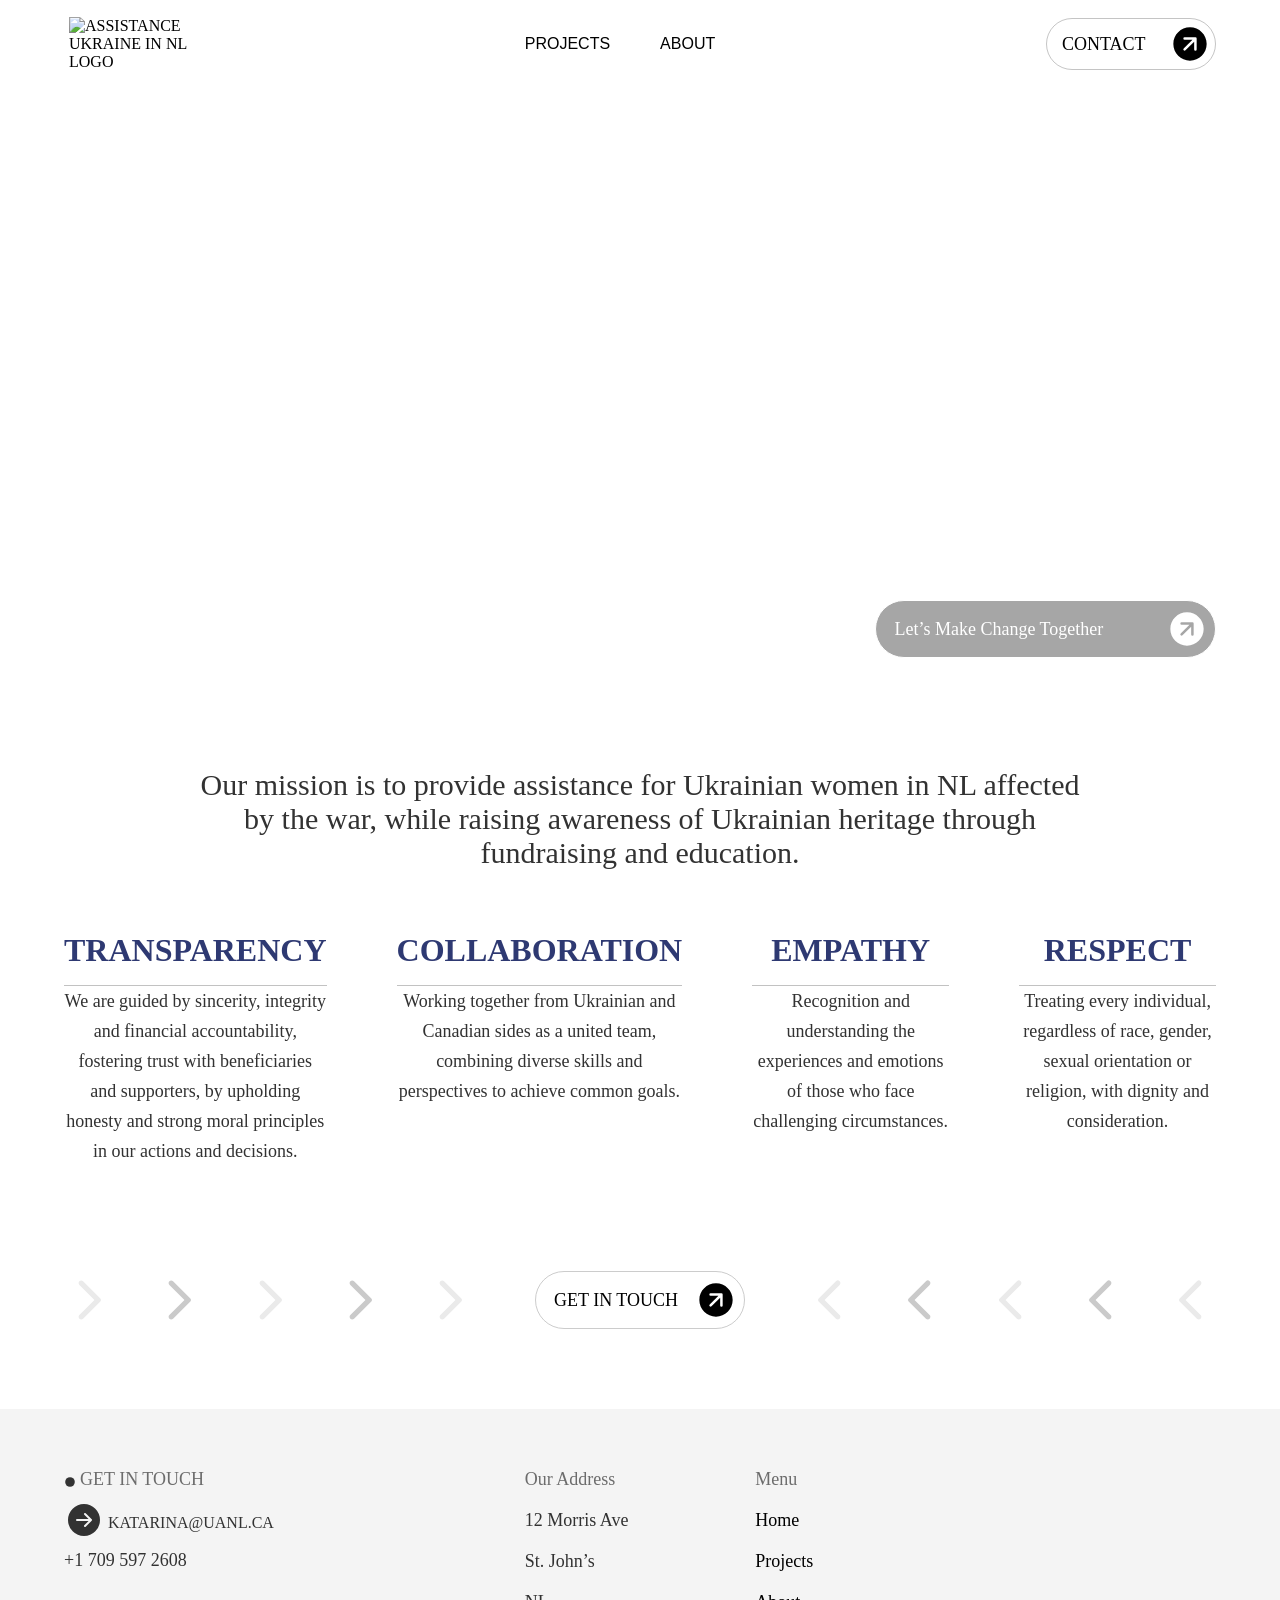
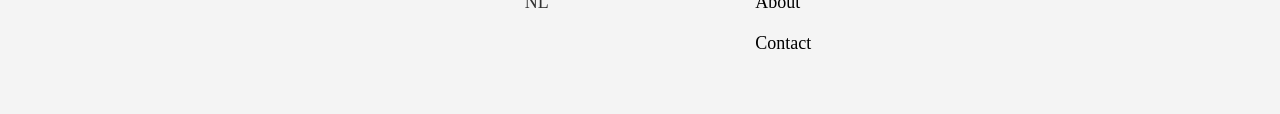
==== commit b6927e71: "Add About, Contact and Projects pages, update contact details, remove Lumina - New pages: about.html" ====
--- a/index.html
+++ b/index.html
@@ -1,10 +1,11 @@
 <!DOCTYPE html>
-<html>
+<html lang="en">
   <head>
-    <title>Web</title>
+    <title>Assistance Ukraine in NL</title>
   <meta charset="utf-8">
   <meta name="viewport" content="width=device-width,initial-scale=1">
   <meta name="robots" content="index,follow">
+  <meta name="description" content="Assistance Ukraine in NL supports Ukrainian women in Newfoundland and Labrador affected by the war, and raises awareness of Ukrainian heritage through fundraising and education.">
   <meta name="generator" content="GrapesJS Studio">
   <style data-project-fonts="true">
 @font-face {
@@ -157,8 +158,25 @@
     }
 </style>
   <link rel="stylesheet" href="./style.css">
+  <!-- Meta Pixel Code -->
+<script>
+  !function(f,b,e,v,n,t,s)
+  {if(f.fbq)return;n=f.fbq=function(){n.callMethod?
+  n.callMethod.apply(n,arguments):n.queue.push(arguments)};
+  if(!f._fbq)f._fbq=n;n.push=n;n.loaded=!0;n.version='2.0';
+  n.queue=[];t=b.createElement(e);t.async=!0;
+  t.src=v;s=b.getElementsByTagName(e)[0];
+  s.parentNode.insertBefore(t,s)}(window, document,'script',
+  'https://connect.facebook.net/en_US/fbevents.js');
+  fbq('init', '2559499331152008');
+  fbq('track', 'PageView');
+  </script>
+  <noscript><img height="1" width="1" style="display:none"
+  src="https://www.facebook.com/tr?id=2559499331152008&ev=PageView&noscript=1"
+  /></noscript>
+  <!-- End Meta Pixel Code -->
   </head>
-  <body id="i8eg"><section id="lumina-top-cta" class="gjs-section"><div class="gjs-container" id="lumina-top-cta-container"><span id="lumina-top-cta-text">Lumina Women's Fest</span><a id="lumina-top-cta-button" href="https://buy.stripe.com/8x2dR9daz9QR0KkeSOgrS05" target="_blank" rel="noopener noreferrer" class="gjs-link-box">BUY TICKET</a><a id="lumina-top-cta-vendor-button" href="https://buy.stripe.com/5kQfZhc6vfbb2SseSOgrS04" target="_blank" rel="noopener noreferrer" class="gjs-link-box">BECOME A VENDOR</a></div></section><div id="ieb95i" class="navbar"><div data-gjs="navbar" id="isuiui" class="navbar-cnt"><a href="/" id="ivj826" class="navbar-brand"><img id="i69b15" src="https://cdn.grapesjs.com/workspaces/cmmzcs9tm89yywdyp8j7bjdfb/assets/cc5eb96c-b5b9-4dd8-ac01-3ef7a47f2fa2__02efb679-a5b2-43ec-aef4-ed2545fa99f6.png"/></a><div id="iactye" class="navbar-menu-toggle"><div data-type-icon id="i0wuo7" class="gjs-icon"><svg xmlns="http://www.w3.org/2000/svg" viewBox="0 0 24 24"><path fill="currentColor" d="M3 6h18v2H3zm0 5h18v2H3zm0 5h18v2H3z"></path></svg></div></div><div data-gjs="navbar-items" id="itv1m" class="navbar-items-c"><nav id="iu688i" class="navbar-menu-nav"></nav></div><a id="ikbds-2-2" href="mailto:assistanceukrainenl@gmail.com" class="gjs-link-box"><div id="ix9e8-2">Contact</div><div data-type-icon id="ip0ya-2" class="gjs-icon"><svg xmlns="http://www.w3.org/2000/svg" viewBox="0 0 24 24"><path fill="currentColor" d="M12 22C6.477 22 2 17.523 2 12S6.477 2 12 2s10 4.477 10 10s-4.477 10-10 10M8.75 9.5h4.74l-5.268 5.217a.75.75 0 1 0 1.056 1.066L14.5 10.61v4.639a.75.75 0 0 0 1.5 0v-6.5a.75.75 0 0 0-.75-.75h-6.5a.75.75 0 0 0 0 1.5"></path></svg></div></a></div></div><section id="iwz2l" class="gjs-section"><div id="i6f35" class="gjs-container"><div data-type-role="flex-row" id="ivb6" class="gjs-plg-flex-row"><div data-type-role="flex-column" id="i2sa" class="gjs-plg-flex-column"><h1 id="ikvu7-2">Assistance Ukraine<br/> in NL</h1></div></div><a id="ikbds-2-2-2" href="#" class="gjs-link-box"><div id="ix9e8-2-2">Let’s Make Change Together</div><div data-type-icon id="ip0ya-2-2" class="gjs-icon"><svg xmlns="http://www.w3.org/2000/svg" viewBox="0 0 24 24"><path fill="currentColor" d="M12 22C6.477 22 2 17.523 2 12S6.477 2 12 2s10 4.477 10 10s-4.477 10-10 10M8.75 9.5h4.74l-5.268 5.217a.75.75 0 1 0 1.056 1.066L14.5 10.61v4.639a.75.75 0 0 0 1.5 0v-6.5a.75.75 0 0 0-.75-.75h-6.5a.75.75 0 0 0 0 1.5"></path></svg></div></a></div></section><section id="ikhou" class="gjs-section"><div id="is2n2" class="gjs-container"><div data-type-role="flex-row" id="i17z4" class="gjs-plg-flex-row"><div data-type-role="flex-column" id="idiwg" class="gjs-plg-flex-column"></div><div data-type-role="flex-column" id="idwdk" class="gjs-plg-flex-column"><div id="iwg1j"><div id="itjqcf">Our mission is to provide assistance for Ukrainian women in NL affected by the war, while raising awareness of Ukrainian heritage through fundraising and education.</div></div></div></div><div data-type-role="flex-row" id="ich6q" class="gjs-plg-flex-row"><div data-type-role="flex-column" id="itgfm" class="gjs-plg-flex-column"><h1 id="i6y7l"><span data-gs-mrk-fs="true" id="iv3ndb">TRANSPARENCY</span></h1><div id="iqxjl"><div id="i688kh">We are guided by sincerity, integrity and financial accountability, fostering trust with beneficiaries and supporters, by upholding honesty and strong moral principles in our actions and decisions.</div></div></div><div data-type-role="flex-column" id="i8op8" class="gjs-plg-flex-column"><h1 id="i5hmi"><span data-gs-mrk-fs="true" id="ih4j16">COLLABORATION</span></h1><div id="ifnvt"><div id="i8414y">Working together from Ukrainian and Canadian sides as a united team, combining diverse skills and perspectives to achieve common goals.</div></div></div><div data-type-role="flex-column" id="i8op8-2" class="gjs-plg-flex-column"><h1 id="i5hmi-4"><span data-gs-mrk-fs="true" id="ibqw4f">  EMPATHY</span></h1><div id="ifnvt-2"><div id="igj15c">Recognition and understanding the experiences and emotions of those who face challenging circumstances.</div></div></div><div data-type-role="flex-column" id="ip6e1" class="gjs-plg-flex-column"><h1 id="i5zt1"><span data-gs-mrk-fs="true" id="igbqvt">  RESPECT</span></h1><div id="isyek"><div id="ib7j6l">Treating every individual, regardless of race, gender, sexual orientation or religion, with dignity and consideration.</div></div></div></div><div data-type-role="flex-row" id="irreij-2" class="gjs-plg-flex-row"><div data-type-role="flex-column" id="iopl61-2" class="gjs-plg-flex-column"><div data-type-icon id="icx3r9-2" class="gjs-icon"><svg xmlns="http://www.w3.org/2000/svg" viewBox="0 0 24 24"><path fill="currentColor" d="M7.38 21.01c.49.49 1.28.49 1.77 0l8.31-8.31a.996.996 0 0 0 0-1.41L9.15 2.98c-.49-.49-1.28-.49-1.77 0s-.49 1.28 0 1.77L14.62 12l-7.25 7.25c-.48.48-.48 1.28.01 1.76"></path></svg></div><div data-type-icon id="ium0ta-2" class="gjs-icon"><svg xmlns="http://www.w3.org/2000/svg" viewBox="0 0 24 24"><path fill="currentColor" d="M7.38 21.01c.49.49 1.28.49 1.77 0l8.31-8.31a.996.996 0 0 0 0-1.41L9.15 2.98c-.49-.49-1.28-.49-1.77 0s-.49 1.28 0 1.77L14.62 12l-7.25 7.25c-.48.48-.48 1.28.01 1.76"></path></svg></div><div data-type-icon id="ihljyo-2" class="gjs-icon"><svg xmlns="http://www.w3.org/2000/svg" viewBox="0 0 24 24"><path fill="currentColor" d="M7.38 21.01c.49.49 1.28.49 1.77 0l8.31-8.31a.996.996 0 0 0 0-1.41L9.15 2.98c-.49-.49-1.28-.49-1.77 0s-.49 1.28 0 1.77L14.62 12l-7.25 7.25c-.48.48-.48 1.28.01 1.76"></path></svg></div><div data-type-icon id="ine2qd-2" class="gjs-icon"><svg xmlns="http://www.w3.org/2000/svg" viewBox="0 0 24 24"><path fill="currentColor" d="M7.38 21.01c.49.49 1.28.49 1.77 0l8.31-8.31a.996.996 0 0 0 0-1.41L9.15 2.98c-.49-.49-1.28-.49-1.77 0s-.49 1.28 0 1.77L14.62 12l-7.25 7.25c-.48.48-.48 1.28.01 1.76"></path></svg></div><div data-type-icon id="igptbt-2" class="gjs-icon"><svg xmlns="http://www.w3.org/2000/svg" viewBox="0 0 24 24"><path fill="currentColor" d="M7.38 21.01c.49.49 1.28.49 1.77 0l8.31-8.31a.996.996 0 0 0 0-1.41L9.15 2.98c-.49-.49-1.28-.49-1.77 0s-.49 1.28 0 1.77L14.62 12l-7.25 7.25c-.48.48-.48 1.28.01 1.76"></path></svg></div></div><div data-type-role="flex-column" id="if3l2s-2" class="gjs-plg-flex-column"><a id="ikbds-3-2-2" href="#" class="gjs-link-box"><div id="iyfpeb-2">GET IN TOUCH</div><div data-type-icon id="iwzul8-2" class="gjs-icon"><svg xmlns="http://www.w3.org/2000/svg" viewBox="0 0 24 24"><path fill="currentColor" d="M12 22C6.477 22 2 17.523 2 12S6.477 2 12 2s10 4.477 10 10s-4.477 10-10 10M8.75 9.5h4.74l-5.268 5.217a.75.75 0 1 0 1.056 1.066L14.5 10.61v4.639a.75.75 0 0 0 1.5 0v-6.5a.75.75 0 0 0-.75-.75h-6.5a.75.75 0 0 0 0 1.5"></path></svg></div></a></div><div data-type-role="flex-column" id="i6bj4k-2" class="gjs-plg-flex-column"><div data-type-icon id="ihahyu-2" class="gjs-icon"><svg xmlns="http://www.w3.org/2000/svg" viewBox="0 0 24 24"><path fill="currentColor" d="M16.62 2.99a1.25 1.25 0 0 0-1.77 0L6.54 11.3a.996.996 0 0 0 0 1.41l8.31 8.31c.49.49 1.28.49 1.77 0s.49-1.28 0-1.77L9.38 12l7.25-7.25c.48-.48.48-1.28-.01-1.76"></path></svg></div><div data-type-icon id="i4pmot-2" class="gjs-icon"><svg xmlns="http://www.w3.org/2000/svg" viewBox="0 0 24 24"><path fill="currentColor" d="M16.62 2.99a1.25 1.25 0 0 0-1.77 0L6.54 11.3a.996.996 0 0 0 0 1.41l8.31 8.31c.49.49 1.28.49 1.77 0s.49-1.28 0-1.77L9.38 12l7.25-7.25c.48-.48.48-1.28-.01-1.76"></path></svg></div><div data-type-icon id="iudb5v-2" class="gjs-icon"><svg xmlns="http://www.w3.org/2000/svg" viewBox="0 0 24 24"><path fill="currentColor" d="M16.62 2.99a1.25 1.25 0 0 0-1.77 0L6.54 11.3a.996.996 0 0 0 0 1.41l8.31 8.31c.49.49 1.28.49 1.77 0s.49-1.28 0-1.77L9.38 12l7.25-7.25c.48-.48.48-1.28-.01-1.76"></path></svg></div><div data-type-icon id="iw3sk1-2" class="gjs-icon"><svg xmlns="http://www.w3.org/2000/svg" viewBox="0 0 24 24"><path fill="currentColor" d="M16.62 2.99a1.25 1.25 0 0 0-1.77 0L6.54 11.3a.996.996 0 0 0 0 1.41l8.31 8.31c.49.49 1.28.49 1.77 0s.49-1.28 0-1.77L9.38 12l7.25-7.25c.48-.48.48-1.28-.01-1.76"></path></svg></div><div data-type-icon id="ivw9xh-2" class="gjs-icon"><svg xmlns="http://www.w3.org/2000/svg" viewBox="0 0 24 24"><path fill="currentColor" d="M16.62 2.99a1.25 1.25 0 0 0-1.77 0L6.54 11.3a.996.996 0 0 0 0 1.41l8.31 8.31c.49.49 1.28.49 1.77 0s.49-1.28 0-1.77L9.38 12l7.25-7.25c.48-.48.48-1.28-.01-1.76"></path></svg></div></div></div></div></section><section id="lumina-fest-section" class="gjs-section"><div id="lumina-fest-container" class="gjs-container"><h2 id="lumina-fest-title">Lumina Women’s Fest</h2><div id="lumina-fest-layout"><div id="lumina-fest-content"><p id="lumina-fest-description">Lumina Women’s Fest — A festival in St. John’s for Ukrainian women. A place of empowerment, inspiration, growth, and new connections.</p><div id="lumina-fest-actions"><a id="lumina-fest-buy-button" href="https://buy.stripe.com/8x2dR9daz9QR0KkeSOgrS05" target="_blank" rel="noopener noreferrer" class="gjs-link-box">Buy Tickets</a><a id="lumina-fest-vendor-button" href="https://buy.stripe.com/5kQfZhc6vfbb2SseSOgrS04" target="_blank" rel="noopener noreferrer" class="gjs-link-box">For Vendors</a></div></div></div></div></section><section id="iyzmc2-2" class="gjs-section"><div id="injjm7-2" class="gjs-container"><div data-type-role="flex-row" id="izpka9" class="gjs-plg-flex-row"><div data-type-role="flex-column" id="iindcf" class="gjs-plg-flex-column"><div data-type-icon id="ii241-3-2-2" class="gjs-icon"><svg xmlns="http://www.w3.org/2000/svg" viewBox="0 0 20 20"><path fill="currentColor" d="M10 2a8 8 0 1 0 0 16a8 8 0 0 0 0-16"></path></svg></div><div id="ip57n-3-2-2">Showcase</div></div></div><div data-type-role="flex-row" id="ibk2aw-2" class="gjs-plg-flex-row"><div data-type-role="flex-column" id="i3pbdy-2" class="gjs-plg-flex-column"><div id="ictl5s-2">[01]</div><h1 id="ike1vi-2">Our projects </h1><div id="i8ce9f-2">2026</div></div></div><span id="i5k7fu-2">Every initiative we undertake is an opportunity to bring hope and resilience to life. From humanitarian aid to the voices of our chamber choir, we craft experiences that resonate with the Ukrainian soul, inspire global support, and deliver vital results here in Newfoundland and Labrador.</span></div></section><section id="ibcooz" class="gjs-section"><div id="iquvsl" class="gjs-container"><div data-type-role="flex-row" id="i2z9qf" class="gjs-plg-flex-row"><div data-type-role="flex-column" id="i22u7d" class="gjs-plg-flex-column"><img id="ijtfcj" src="https://cdn.grapesjs.com/workspaces/cmmzcs9tm89yywdyp8j7bjdfb/assets/62c43d8f-36d5-4114-914f-37d07d152c68__1.png"/><span id="i05icd">Empowering Senior Women</span><span id="isyuux">A community hub for seniors to connect with peers and find companionship.</span><a id="ikbds" href="https://www.facebook.com/profile.php?id=61580682189849" class="gjs-link-box"><div id="ioeew">LEARN MORE</div><div data-type-icon id="irqk2" class="gjs-icon"><svg xmlns="http://www.w3.org/2000/svg" viewBox="0 0 24 24"><path fill="currentColor" d="M12 22C6.477 22 2 17.523 2 12S6.477 2 12 2s10 4.477 10 10s-4.477 10-10 10M8.75 9.5h4.74l-5.268 5.217a.75.75 0 1 0 1.056 1.066L14.5 10.61v4.639a.75.75 0 0 0 1.5 0v-6.5a.75.75 0 0 0-.75-.75h-6.5a.75.75 0 0 0 0 1.5"></path></svg></div></a></div><div data-type-role="flex-column" id="if3722" class="gjs-plg-flex-column"><img id="ijtfcj-2" src="https://cdn.grapesjs.com/workspaces/cmmzcs9tm89yywdyp8j7bjdfb/assets/0c578e88-734c-4182-ad3c-f4168f79de07__2.png"/><span id="i5dnbv">Korali Women’s Choir</span><span id="ij8sld">The first Ukrainian women’s choir in the province, celebrating heritage through song.</span><a id="ikbds-4" href="https://www.facebook.com/Assistance.UkraineNL" class="gjs-link-box"><div id="iy9mck">LEARN MORE</div><div data-type-icon id="iyiem7" class="gjs-icon"><svg xmlns="http://www.w3.org/2000/svg" viewBox="0 0 24 24"><path fill="currentColor" d="M12 22C6.477 22 2 17.523 2 12S6.477 2 12 2s10 4.477 10 10s-4.477 10-10 10M8.75 9.5h4.74l-5.268 5.217a.75.75 0 1 0 1.056 1.066L14.5 10.61v4.639a.75.75 0 0 0 1.5 0v-6.5a.75.75 0 0 0-.75-.75h-6.5a.75.75 0 0 0 0 1.5"></path></svg></div></a></div></div><div data-type-role="flex-row" id="i226rl" class="gjs-plg-flex-row"><div data-type-role="flex-column" id="ivifb6" class="gjs-plg-flex-column"><img id="ijtfcj-3" src="https://cdn.grapesjs.com/workspaces/cmmzcs9tm89yywdyp8j7bjdfb/assets/92ac10a2-742d-4059-8dc6-8c1ae9306fee__3.png"/><span id="ifk3ca">Symbol of Solidarity</span><span id="i3qfeh">Creating the first 40m long Ukrainian flag in the province in collaboration with YourTailor.</span></div><div data-type-role="flex-column" id="i9tmo2" class="gjs-plg-flex-column"><img id="ijtfcj-2-2" src="https://cdn.grapesjs.com/workspaces/cmmzcs9tm89yywdyp8j7bjdfb/assets/0d23d173-cfb5-4e95-8f27-a1ba71f9340d__6.png"/><span id="iukeef">Ukrainian Advocacy in Action</span><span id="i7xtth">A historic petition by Assistance Ukraine in NL, officially presented and heard in the Canadian House of Commons.</span></div></div><div data-type-role="flex-row" id="i226rl-2" class="gjs-plg-flex-row"><div data-type-role="flex-column" id="ivifb6-2" class="gjs-plg-flex-column"><img id="ijtfcj-3-2" src="https://cdn.grapesjs.com/workspaces/cmmzcs9tm89yywdyp8j7bjdfb/assets/a371cc9e-8c98-44f0-9c98-edacc5413412__5.png"/><span id="ifk3ca-2">Uniting Newfoundland for Ukraine</span><span id="i3qfeh-2">Organizing the majority of rallies in support of Ukraine.</span></div><div data-type-role="flex-column" id="i9tmo2-2" class="gjs-plg-flex-column"><img id="ijtfcj-2-2-2" src="https://cdn.grapesjs.com/workspaces/cmmzcs9tm89yywdyp8j7bjdfb/assets/e30a7afa-2794-491e-8514-841a8f85c795__4.png"/><span id="iukeef-2">Ukrainian Spirit in NL</span><span id="i7xtth-2">A unique charity calendar featuring Ukrainian women in traditional costumes at iconic Newfoundland landmarks.</span></div></div><div data-type-role="flex-row" id="irreij" class="gjs-plg-flex-row"><div data-type-role="flex-column" id="iopl61" class="gjs-plg-flex-column"><div data-type-icon id="icx3r9" class="gjs-icon"><svg xmlns="http://www.w3.org/2000/svg" viewBox="0 0 24 24"><path fill="currentColor" d="M7.38 21.01c.49.49 1.28.49 1.77 0l8.31-8.31a.996.996 0 0 0 0-1.41L9.15 2.98c-.49-.49-1.28-.49-1.77 0s-.49 1.28 0 1.77L14.62 12l-7.25 7.25c-.48.48-.48 1.28.01 1.76"></path></svg></div><div data-type-icon id="ium0ta" class="gjs-icon"><svg xmlns="http://www.w3.org/2000/svg" viewBox="0 0 24 24"><path fill="currentColor" d="M7.38 21.01c.49.49 1.28.49 1.77 0l8.31-8.31a.996.996 0 0 0 0-1.41L9.15 2.98c-.49-.49-1.28-.49-1.77 0s-.49 1.28 0 1.77L14.62 12l-7.25 7.25c-.48.48-.48 1.28.01 1.76"></path></svg></div><div data-type-icon id="ihljyo" class="gjs-icon"><svg xmlns="http://www.w3.org/2000/svg" viewBox="0 0 24 24"><path fill="currentColor" d="M7.38 21.01c.49.49 1.28.49 1.77 0l8.31-8.31a.996.996 0 0 0 0-1.41L9.15 2.98c-.49-.49-1.28-.49-1.77 0s-.49 1.28 0 1.77L14.62 12l-7.25 7.25c-.48.48-.48 1.28.01 1.76"></path></svg></div><div data-type-icon id="ine2qd" class="gjs-icon"><svg xmlns="http://www.w3.org/2000/svg" viewBox="0 0 24 24"><path fill="currentColor" d="M7.38 21.01c.49.49 1.28.49 1.77 0l8.31-8.31a.996.996 0 0 0 0-1.41L9.15 2.98c-.49-.49-1.28-.49-1.77 0s-.49 1.28 0 1.77L14.62 12l-7.25 7.25c-.48.48-.48 1.28.01 1.76"></path></svg></div><div data-type-icon id="igptbt" class="gjs-icon"><svg xmlns="http://www.w3.org/2000/svg" viewBox="0 0 24 24"><path fill="currentColor" d="M7.38 21.01c.49.49 1.28.49 1.77 0l8.31-8.31a.996.996 0 0 0 0-1.41L9.15 2.98c-.49-.49-1.28-.49-1.77 0s-.49 1.28 0 1.77L14.62 12l-7.25 7.25c-.48.48-.48 1.28.01 1.76"></path></svg></div></div><div data-type-role="flex-column" id="if3l2s" class="gjs-plg-flex-column"><a id="ikbds-3-2-3" href="https://www.facebook.com/Assistance.UkraineNL/" class="gjs-link-box"><div id="iyfpeb-3">And much more</div><div data-type-icon id="iwzul8-3" class="gjs-icon"><svg xmlns="http://www.w3.org/2000/svg" viewBox="0 0 24 24"><path fill="currentColor" d="M12 22C6.477 22 2 17.523 2 12S6.477 2 12 2s10 4.477 10 10s-4.477 10-10 10M8.75 9.5h4.74l-5.268 5.217a.75.75 0 1 0 1.056 1.066L14.5 10.61v4.639a.75.75 0 0 0 1.5 0v-6.5a.75.75 0 0 0-.75-.75h-6.5a.75.75 0 0 0 0 1.5"></path></svg></div></a></div><div data-type-role="flex-column" id="i6bj4k" class="gjs-plg-flex-column"><div data-type-icon id="ihahyu" class="gjs-icon"><svg xmlns="http://www.w3.org/2000/svg" viewBox="0 0 24 24"><path fill="currentColor" d="M16.62 2.99a1.25 1.25 0 0 0-1.77 0L6.54 11.3a.996.996 0 0 0 0 1.41l8.31 8.31c.49.49 1.28.49 1.77 0s.49-1.28 0-1.77L9.38 12l7.25-7.25c.48-.48.48-1.28-.01-1.76"></path></svg></div><div data-type-icon id="i4pmot" class="gjs-icon"><svg xmlns="http://www.w3.org/2000/svg" viewBox="0 0 24 24"><path fill="currentColor" d="M16.62 2.99a1.25 1.25 0 0 0-1.77 0L6.54 11.3a.996.996 0 0 0 0 1.41l8.31 8.31c.49.49 1.28.49 1.77 0s.49-1.28 0-1.77L9.38 12l7.25-7.25c.48-.48.48-1.28-.01-1.76"></path></svg></div><div data-type-icon id="iudb5v" class="gjs-icon"><svg xmlns="http://www.w3.org/2000/svg" viewBox="0 0 24 24"><path fill="currentColor" d="M16.62 2.99a1.25 1.25 0 0 0-1.77 0L6.54 11.3a.996.996 0 0 0 0 1.41l8.31 8.31c.49.49 1.28.49 1.77 0s.49-1.28 0-1.77L9.38 12l7.25-7.25c.48-.48.48-1.28-.01-1.76"></path></svg></div><div data-type-icon id="iw3sk1" class="gjs-icon"><svg xmlns="http://www.w3.org/2000/svg" viewBox="0 0 24 24"><path fill="currentColor" d="M16.62 2.99a1.25 1.25 0 0 0-1.77 0L6.54 11.3a.996.996 0 0 0 0 1.41l8.31 8.31c.49.49 1.28.49 1.77 0s.49-1.28 0-1.77L9.38 12l7.25-7.25c.48-.48.48-1.28-.01-1.76"></path></svg></div><div data-type-icon id="ivw9xh" class="gjs-icon"><svg xmlns="http://www.w3.org/2000/svg" viewBox="0 0 24 24"><path fill="currentColor" d="M16.62 2.99a1.25 1.25 0 0 0-1.77 0L6.54 11.3a.996.996 0 0 0 0 1.41l8.31 8.31c.49.49 1.28.49 1.77 0s.49-1.28 0-1.77L9.38 12l7.25-7.25c.48-.48.48-1.28-.01-1.76"></path></svg></div></div></div></div></section><section id="iov4uk" class="gjs-section"><div id="izst9v" class="gjs-container"></div></section><section id="iodcqq" class="gjs-section"><div class="gjs-container"><div data-type-role="flex-row" id="i31scg" class="gjs-plg-flex-row"><div data-type-role="flex-column" id="iektn5" class="gjs-plg-flex-column"><div data-type-role="flex-row" id="i548tg-2-2" class="gjs-plg-flex-row"><div data-type-role="flex-column" id="icjfl3-2-2" class="gjs-plg-flex-column"><div data-type-icon id="ii241-3-2-3-2" class="gjs-icon"><svg xmlns="http://www.w3.org/2000/svg" viewBox="0 0 20 20"><path fill="currentColor" d="M10 2a8 8 0 1 0 0 16a8 8 0 0 0 0-16"></path></svg></div><div id="ip57n-3-2-3-2">Get In Touch</div></div><div data-type-role="flex-column" id="icjfl3-2-2-5" class="gjs-plg-flex-column"><div data-type-icon id="ii241-3-2-3-2-5" class="gjs-icon"><svg xmlns="http://www.w3.org/2000/svg" viewBox="0 0 20 20"><path fill="currentColor" d="M10 18a8 8 0 1 0 0-16a8 8 0 0 0 0 16m.854-4.646a.5.5 0 0 1-.708-.708l2.147-2.146H6.5a.5.5 0 0 1 0-1h5.793l-2.147-2.146a.5.5 0 0 1 .708-.708l3 3a.5.5 0 0 1 0 .708z"></path></svg></div><div id="ip57n-3-2-3-2-5"><span data-gs-mrk-fs="true" id="iulbw4">Assistance.Ukraine.nl@gmail.com</span></div></div></div><div id="ibn5fe">+1709 597 2608</div></div><div data-type-role="flex-column" id="iuks4j" class="gjs-plg-flex-column"><div id="i7bvz7">Our Address</div><div id="i94aei"><br/></div><div id="i32dg4"><br/></div><div id="iducnj">St. John’s</div><div id="iiyoc6">NL</div></div><div data-type-role="flex-column" id="igod1k" class="gjs-plg-flex-column"><div id="isw8ma">Follow us</div><a id="ine193-2-6" href="#" class="gjs-t-link">X</a><a id="ine193-2-5" href="#" class="gjs-t-link">Instagram</a><a id="ine193-2-4" href="#" class="gjs-t-link">Linkedin</a><a id="ine193-2-3-2" href="#" class="gjs-t-link">Facebook</a></div><div data-type-role="flex-column" id="in2fmc" class="gjs-plg-flex-column"><div id="ixkju5">Menu</div><a id="ine193-6" href="#" class="gjs-t-link">Home</a><a id="ine193-5" href="#" class="gjs-t-link">Projects<br data-gs-ib=""/></a><a id="ine193-4" href="#" class="gjs-t-link">About</a><a id="ine193-3" href="#" class="gjs-t-link">Blog</a><a id="ine193-2-2" href="#" class="gjs-t-link">Contact</a></div></div></div></section><script>var items = document.querySelectorAll('#iactye');
+  <body id="i8eg"><div id="ieb95i" class="navbar"><div data-gjs="navbar" id="isuiui" class="navbar-cnt"><a href="index.html" id="ivj826" aria-label="Assistance Ukraine in NL, home" class="navbar-brand"><img id="i69b15" alt="Assistance Ukraine in NL logo" src="https://cdn.grapesjs.com/workspaces/cmmzcs9tm89yywdyp8j7bjdfb/assets/cc5eb96c-b5b9-4dd8-ac01-3ef7a47f2fa2__02efb679-a5b2-43ec-aef4-ed2545fa99f6.png"/></a><div id="iactye" class="navbar-menu-toggle"><div data-type-icon id="i0wuo7" class="gjs-icon"><svg xmlns="http://www.w3.org/2000/svg" viewBox="0 0 24 24"><path fill="currentColor" d="M3 6h18v2H3zm0 5h18v2H3zm0 5h18v2H3z"></path></svg></div></div><div data-gjs="navbar-items" id="itv1m" class="navbar-items-c"><nav id="iu688i" class="navbar-menu-nav"><a class="navbar-menu-link" href="projects.html">Projects</a><a class="navbar-menu-link" href="about.html">About</a><a class="navbar-menu-link navbar-menu-contact" href="contact.html">Contact</a></nav></div><a id="ikbds-2-2" href="contact.html" class="gjs-link-box"><div id="ix9e8-2">Contact</div><div data-type-icon id="ip0ya-2" class="gjs-icon"><svg xmlns="http://www.w3.org/2000/svg" viewBox="0 0 24 24"><path fill="currentColor" d="M12 22C6.477 22 2 17.523 2 12S6.477 2 12 2s10 4.477 10 10s-4.477 10-10 10M8.75 9.5h4.74l-5.268 5.217a.75.75 0 1 0 1.056 1.066L14.5 10.61v4.639a.75.75 0 0 0 1.5 0v-6.5a.75.75 0 0 0-.75-.75h-6.5a.75.75 0 0 0 0 1.5"></path></svg></div></a></div></div><section id="iwz2l" class="gjs-section"><div id="i6f35" class="gjs-container"><div data-type-role="flex-row" id="ivb6" class="gjs-plg-flex-row"><div data-type-role="flex-column" id="i2sa" class="gjs-plg-flex-column"><h1 id="ikvu7-2">Assistance Ukraine<br/> in NL</h1></div></div><a id="ikbds-2-2-2" href="contact.html" class="gjs-link-box"><div id="ix9e8-2-2">Let’s Make Change Together</div><div data-type-icon id="ip0ya-2-2" class="gjs-icon"><svg xmlns="http://www.w3.org/2000/svg" viewBox="0 0 24 24"><path fill="currentColor" d="M12 22C6.477 22 2 17.523 2 12S6.477 2 12 2s10 4.477 10 10s-4.477 10-10 10M8.75 9.5h4.74l-5.268 5.217a.75.75 0 1 0 1.056 1.066L14.5 10.61v4.639a.75.75 0 0 0 1.5 0v-6.5a.75.75 0 0 0-.75-.75h-6.5a.75.75 0 0 0 0 1.5"></path></svg></div></a></div></section><section id="ikhou" class="gjs-section"><div id="is2n2" class="gjs-container"><div data-type-role="flex-row" id="i17z4" class="gjs-plg-flex-row"><div data-type-role="flex-column" id="idiwg" class="gjs-plg-flex-column"></div><div data-type-role="flex-column" id="idwdk" class="gjs-plg-flex-column"><div id="iwg1j"><div id="itjqcf">Our mission is to provide assistance for Ukrainian women in NL affected by the war, while raising awareness of Ukrainian heritage through fundraising and education.</div></div></div></div><div data-type-role="flex-row" id="ich6q" class="gjs-plg-flex-row"><div data-type-role="flex-column" id="itgfm" class="gjs-plg-flex-column"><h1 id="i6y7l"><span data-gs-mrk-fs="true" id="iv3ndb">TRANSPARENCY</span></h1><div id="iqxjl"><div id="i688kh">We are guided by sincerity, integrity and financial accountability, fostering trust with beneficiaries and supporters, by upholding honesty and strong moral principles in our actions and decisions.</div></div></div><div data-type-role="flex-column" id="i8op8" class="gjs-plg-flex-column"><h1 id="i5hmi"><span data-gs-mrk-fs="true" id="ih4j16">COLLABORATION</span></h1><div id="ifnvt"><div id="i8414y">Working together from Ukrainian and Canadian sides as a united team, combining diverse skills and perspectives to achieve common goals.</div></div></div><div data-type-role="flex-column" id="i8op8-2" class="gjs-plg-flex-column"><h1 id="i5hmi-4"><span data-gs-mrk-fs="true" id="ibqw4f">EMPATHY</span></h1><div id="ifnvt-2"><div id="igj15c">Recognition and understanding the experiences and emotions of those who face challenging circumstances.</div></div></div><div data-type-role="flex-column" id="ip6e1" class="gjs-plg-flex-column"><h1 id="i5zt1"><span data-gs-mrk-fs="true" id="igbqvt">RESPECT</span></h1><div id="isyek"><div id="ib7j6l">Treating every individual, regardless of race, gender, sexual orientation or religion, with dignity and consideration.</div></div></div></div><div data-type-role="flex-row" id="irreij-2" class="gjs-plg-flex-row"><div data-type-role="flex-column" id="iopl61-2" class="gjs-plg-flex-column"><div data-type-icon id="icx3r9-2" class="gjs-icon"><svg xmlns="http://www.w3.org/2000/svg" viewBox="0 0 24 24"><path fill="currentColor" d="M7.38 21.01c.49.49 1.28.49 1.77 0l8.31-8.31a.996.996 0 0 0 0-1.41L9.15 2.98c-.49-.49-1.28-.49-1.77 0s-.49 1.28 0 1.77L14.62 12l-7.25 7.25c-.48.48-.48 1.28.01 1.76"></path></svg></div><div data-type-icon id="ium0ta-2" class="gjs-icon"><svg xmlns="http://www.w3.org/2000/svg" viewBox="0 0 24 24"><path fill="currentColor" d="M7.38 21.01c.49.49 1.28.49 1.77 0l8.31-8.31a.996.996 0 0 0 0-1.41L9.15 2.98c-.49-.49-1.28-.49-1.77 0s-.49 1.28 0 1.77L14.62 12l-7.25 7.25c-.48.48-.48 1.28.01 1.76"></path></svg></div><div data-type-icon id="ihljyo-2" class="gjs-icon"><svg xmlns="http://www.w3.org/2000/svg" viewBox="0 0 24 24"><path fill="currentColor" d="M7.38 21.01c.49.49 1.28.49 1.77 0l8.31-8.31a.996.996 0 0 0 0-1.41L9.15 2.98c-.49-.49-1.28-.49-1.77 0s-.49 1.28 0 1.77L14.62 12l-7.25 7.25c-.48.48-.48 1.28.01 1.76"></path></svg></div><div data-type-icon id="ine2qd-2" class="gjs-icon"><svg xmlns="http://www.w3.org/2000/svg" viewBox="0 0 24 24"><path fill="currentColor" d="M7.38 21.01c.49.49 1.28.49 1.77 0l8.31-8.31a.996.996 0 0 0 0-1.41L9.15 2.98c-.49-.49-1.28-.49-1.77 0s-.49 1.28 0 1.77L14.62 12l-7.25 7.25c-.48.48-.48 1.28.01 1.76"></path></svg></div><div data-type-icon id="igptbt-2" class="gjs-icon"><svg xmlns="http://www.w3.org/2000/svg" viewBox="0 0 24 24"><path fill="currentColor" d="M7.38 21.01c.49.49 1.28.49 1.77 0l8.31-8.31a.996.996 0 0 0 0-1.41L9.15 2.98c-.49-.49-1.28-.49-1.77 0s-.49 1.28 0 1.77L14.62 12l-7.25 7.25c-.48.48-.48 1.28.01 1.76"></path></svg></div></div><div data-type-role="flex-column" id="if3l2s-2" class="gjs-plg-flex-column"><a id="ikbds-3-2-2" href="contact.html" class="gjs-link-box"><div id="iyfpeb-2">GET IN TOUCH</div><div data-type-icon id="iwzul8-2" class="gjs-icon"><svg xmlns="http://www.w3.org/2000/svg" viewBox="0 0 24 24"><path fill="currentColor" d="M12 22C6.477 22 2 17.523 2 12S6.477 2 12 2s10 4.477 10 10s-4.477 10-10 10M8.75 9.5h4.74l-5.268 5.217a.75.75 0 1 0 1.056 1.066L14.5 10.61v4.639a.75.75 0 0 0 1.5 0v-6.5a.75.75 0 0 0-.75-.75h-6.5a.75.75 0 0 0 0 1.5"></path></svg></div></a></div><div data-type-role="flex-column" id="i6bj4k-2" class="gjs-plg-flex-column"><div data-type-icon id="ihahyu-2" class="gjs-icon"><svg xmlns="http://www.w3.org/2000/svg" viewBox="0 0 24 24"><path fill="currentColor" d="M16.62 2.99a1.25 1.25 0 0 0-1.77 0L6.54 11.3a.996.996 0 0 0 0 1.41l8.31 8.31c.49.49 1.28.49 1.77 0s.49-1.28 0-1.77L9.38 12l7.25-7.25c.48-.48.48-1.28-.01-1.76"></path></svg></div><div data-type-icon id="i4pmot-2" class="gjs-icon"><svg xmlns="http://www.w3.org/2000/svg" viewBox="0 0 24 24"><path fill="currentColor" d="M16.62 2.99a1.25 1.25 0 0 0-1.77 0L6.54 11.3a.996.996 0 0 0 0 1.41l8.31 8.31c.49.49 1.28.49 1.77 0s.49-1.28 0-1.77L9.38 12l7.25-7.25c.48-.48.48-1.28-.01-1.76"></path></svg></div><div data-type-icon id="iudb5v-2" class="gjs-icon"><svg xmlns="http://www.w3.org/2000/svg" viewBox="0 0 24 24"><path fill="currentColor" d="M16.62 2.99a1.25 1.25 0 0 0-1.77 0L6.54 11.3a.996.996 0 0 0 0 1.41l8.31 8.31c.49.49 1.28.49 1.77 0s.49-1.28 0-1.77L9.38 12l7.25-7.25c.48-.48.48-1.28-.01-1.76"></path></svg></div><div data-type-icon id="iw3sk1-2" class="gjs-icon"><svg xmlns="http://www.w3.org/2000/svg" viewBox="0 0 24 24"><path fill="currentColor" d="M16.62 2.99a1.25 1.25 0 0 0-1.77 0L6.54 11.3a.996.996 0 0 0 0 1.41l8.31 8.31c.49.49 1.28.49 1.77 0s.49-1.28 0-1.77L9.38 12l7.25-7.25c.48-.48.48-1.28-.01-1.76"></path></svg></div><div data-type-icon id="ivw9xh-2" class="gjs-icon"><svg xmlns="http://www.w3.org/2000/svg" viewBox="0 0 24 24"><path fill="currentColor" d="M16.62 2.99a1.25 1.25 0 0 0-1.77 0L6.54 11.3a.996.996 0 0 0 0 1.41l8.31 8.31c.49.49 1.28.49 1.77 0s.49-1.28 0-1.77L9.38 12l7.25-7.25c.48-.48.48-1.28-.01-1.76"></path></svg></div></div></div></div></section><section id="iodcqq" class="gjs-section"><div class="gjs-container"><div data-type-role="flex-row" id="i31scg" class="gjs-plg-flex-row"><div data-type-role="flex-column" id="iektn5" class="gjs-plg-flex-column"><div data-type-role="flex-row" id="i548tg-2-2" class="gjs-plg-flex-row"><div data-type-role="flex-column" id="icjfl3-2-2" class="gjs-plg-flex-column"><div data-type-icon id="ii241-3-2-3-2" class="gjs-icon"><svg xmlns="http://www.w3.org/2000/svg" viewBox="0 0 20 20"><path fill="currentColor" d="M10 2a8 8 0 1 0 0 16a8 8 0 0 0 0-16"></path></svg></div><div id="ip57n-3-2-3-2">Get In Touch</div></div><div data-type-role="flex-column" id="icjfl3-2-2-5" class="gjs-plg-flex-column"><div data-type-icon id="ii241-3-2-3-2-5" class="gjs-icon"><svg xmlns="http://www.w3.org/2000/svg" viewBox="0 0 20 20"><path fill="currentColor" d="M10 18a8 8 0 1 0 0-16a8 8 0 0 0 0 16m.854-4.646a.5.5 0 0 1-.708-.708l2.147-2.146H6.5a.5.5 0 0 1 0-1h5.793l-2.147-2.146a.5.5 0 0 1 .708-.708l3 3a.5.5 0 0 1 0 .708z"></path></svg></div><div id="ip57n-3-2-3-2-5"><a href="mailto:katarina@uanl.ca" style="color:inherit;text-decoration:none" id="iulbw4">katarina@uanl.ca</a></div></div></div><div id="ibn5fe"><a href="tel:+17095972608" style="color:inherit;text-decoration:none">+1 709 597 2608</a></div></div><div data-type-role="flex-column" id="iuks4j" class="gjs-plg-flex-column"><div id="i7bvz7">Our Address</div><div id="i94aei">12 Morris Ave</div><div id="iducnj">St. John’s</div><div id="iiyoc6">NL</div></div><div data-type-role="flex-column" id="igod1k" class="gjs-plg-flex-column"><div id="isw8ma">Follow us</div><a id="ine193-2-6" href="#" class="gjs-t-link">X</a><a id="ine193-2-5" href="#" class="gjs-t-link">Instagram</a><a id="ine193-2-4" href="#" class="gjs-t-link">Linkedin</a><a id="ine193-2-3-2" href="#" class="gjs-t-link">Facebook</a></div><div data-type-role="flex-column" id="in2fmc" class="gjs-plg-flex-column"><div id="ixkju5">Menu</div><a id="ine193-6" href="index.html" class="gjs-t-link">Home</a><a id="ine193-5" href="projects.html" class="gjs-t-link">Projects</a><a id="ine193-4" href="about.html" class="gjs-t-link">About</a><a id="ine193-2-2" href="contact.html" class="gjs-t-link">Contact</a></div></div></div></section><script>var items = document.querySelectorAll('#iactye');
           for (var i = 0, len = items.length; i < len; i++) {
             (function(){
 var n,t=this,e='gjs-collapse',a='max-height',o=0,i=function(){var n=document.createElement('void'),t={transition:'transitionend',OTransition:'oTransitionEnd',MozTransition:'transitionend',WebkitTransition:'webkitTransitionEnd'};for(var e in t)if(void 0!==n.style[e])return t[e]}(),r=function(n){o=1;var t=function(n){var t=window.getComputedStyle(n),e=t.display,o=parseInt(t[a]);if('none'!==e&&0!==o)return n.offsetHeight;n.style.height='auto',n.style.display='block',n.style.position='absolute',n.style.visibility='hidden';var i=n.offsetHeight;return n.style.height='',n.style.display='',n.style.position='',n.style.visibility='',i}(n),e=n.style;e.display='block',e.transition="".concat(a," 0.25s ease-in-out"),e.overflowY='hidden',''==e[a]&&(e[a]=0),0==parseInt(e[a])?(e[a]='0',setTimeout((function(){e[a]=t+'px'}),10)):e[a]='0'};e in t||t.addEventListener('click',(function(e){if(e.preventDefault(),!o){var l=t.closest("[data-gjs=navbar]"),c=null==l?void 0:l.querySelector("[data-gjs=navbar-items]");c&&r(c),n||(null==c||c.addEventListener(i,(function(){o=0;var n=c.style;0==parseInt(n[a])&&(n.display='',n[a]='')})),n=1)}})),t[e]=1
--- a/style.css
+++ b/style.css
@@ -1,169 +1,59 @@
-* { box-sizing: border-box; } body {margin: 0;}:root{--gjs-t-color-primary:#cf549e;--gjs-t-color-secondary:#b9227d;--gjs-t-color-accent:#ffb347;--gjs-t-color-success:#28a745;--gjs-t-color-warning:#ffc107;--gjs-t-color-error:#dc3545;}body{background-color:#e7e7e7;font-family:Arial, sans-serif;}.head{padding:50px 50px 35px;}.logo{max-width:250px;display:block;margin:0 auto;}.card{max-width:600px;padding:40px 45px;background-color:white;border-radius:15px;margin:0 auto;color:#333333;font-size:16px;}.title{color:#af4e8a;font-size:24px;font-weight:bold;margin:0;text-align:center;}.gjs-t-body{background-color:inherit;color:inherit;font-size:1rem;line-height:1.75rem;font-family:Arial, Helvetica, sans-serif;}.subtitle{text-align:center;margin:0;padding:25px 0;}.paragraph{line-height:1.5;margin-bottom:40px;}.link{color:#af4e8a;text-decoration:none;font-size:13px;}.footer{margin-top:30px;text-align:center;}.gjs-t-h1{color:var(--gjs-t-color-secondary);font-size:1.5rem;line-height:2.5rem;}.gjs-t-h2{color:#601843;font-size:1.2rem;line-height:1.75rem;}.gjs-t-button{background-color:var(--gjs-t-color-primary);color:white;border-radius:0.3rem;}.gjs-t-link{color:var(--gjs-t-color-primary);text-decoration:underline;}.gjs-t-border{border-radius:0.3rem;border-color:#e0e0e0;}.gjs-container{width:90%;margin:0 auto;max-width:1200px;}.gjs-section{display:flex;padding:50px 0;}#iwz2l{background-image:url("https://cdn.grapesjs.com/workspaces/cmmzcs9tm89yywdyp8j7bjdfb/assets/64c3d204-f9f9-453a-899a-acd2587c6466__untitled-design8.png");background-position:0px 0px;background-size:auto auto;background-repeat:no-repeat;background-attachment:scroll;background-origin:padding-box;height:620px;font-family:Poppins;color:white;padding-top:50px;padding-right:0px;padding-bottom:50px;padding-left:0px;margin-top:0px;margin-right:0px;margin-bottom:0px;margin-left:0px;justify-content:flex-start;}#i8eg{background-color:white;font-family:Inter;color:#323232;}.gjs-plg-flex-column{flex-grow:1;}#i2sa{flex:0 0 65%;display:flex;flex-direction:column;align-items:flex-start;justify-content:flex-end;}.gjs-plg-flex-row{display:flex;align-items:stretch;flex-wrap:nowrap;}#ivb6{width:100%;}#i6f35{display:flex;align-items:flex-end;}.gjs-link-box{color:inherit;display:inline-block;vertical-align:top;padding:10px;max-width:100%;text-decoration:none;}#ikbds{display:flex;align-items:center;width:200px;border-top-left-radius:50px;border-top-right-radius:50px;border-bottom-left-radius:50px;border-bottom-right-radius:50px;border-top-width:1px;border-right-width:1px;border-bottom-width:1px;border-left-width:1px;border-top-style:solid;border-right-style:solid;border-bottom-style:solid;border-left-style:solid;border-top-color:rgba(204, 204, 204, 1);border-right-color:rgba(204, 204, 204, 1);border-bottom-color:rgba(204, 204, 204, 1);border-left-color:rgba(204, 204, 204, 1);cursor:pointer;justify-content:space-between;padding-top:8px;padding-right:8px;padding-bottom:8px;padding-left:8px;font-family:Poppins;font-size:18px;}#ioeew{padding:10px;padding-top:0px;padding-bottom:0px;}.gjs-icon{display:inline-block;text-decoration:none;color:inherit;vertical-align:middle;fill:currentColor;width:50px;height:50px;}#irqk2{color:black;width:40px;height:40px;}#idiwg{flex-basis:50%;display:flex;align-items:center;gap:4px;}#idwdk{flex-basis:50%;}#i17z4{width:100%;}#iwg1j{padding:10px;display:flex;flex-direction:column;font-family:Poppins;font-size:30px;font-weight:500;}#itgfm{flex-basis:33.33%;}#ich6q{width:100%;gap:70px;margin-top:35px;margin-bottom:35px;}#i6y7l{margin-top:0px;margin-right:0px;margin-bottom:0px;margin-left:0px;padding-top:15px;padding-bottom:15px;border-top-width:1px;border-right-width:1px;border-bottom-width:1px;border-left-width:1px;border-bottom-style:solid;border-top-color:rgba(0, 0, 0, 0.24);border-right-color:rgba(0, 0, 0, 0.24);border-bottom-color:rgba(0, 0, 0, 0.24);border-left-color:rgba(0, 0, 0, 0.24);font-family:Poppins;font-size:35px;font-weight:600;color:dark blue;}#iqxjl{display:flex;flex-direction:column;font-family:Poppins;font-size:18px;line-height:30px;justify-content:flex-start;}#i5zt1{margin-top:0px;margin-right:0px;margin-bottom:0px;margin-left:0px;padding-top:15px;padding-bottom:15px;border-top-width:1px;border-right-width:1px;border-bottom-width:1px;border-left-width:1px;border-bottom-style:solid;border-top-color:rgba(0, 0, 0, 0.24);border-right-color:rgba(0, 0, 0, 0.24);border-bottom-color:rgba(0, 0, 0, 0.24);border-left-color:rgba(0, 0, 0, 0.24);font-family:Poppins;font-size:35px;font-weight:600;}#isyek{display:flex;flex-direction:column;font-family:Poppins;font-size:18px;line-height:30px;}#ip6e1{flex-basis:33.33%;}#i5hmi{margin-top:0px;margin-right:0px;margin-bottom:0px;margin-left:0px;padding-top:15px;padding-bottom:15px;border-top-width:1px;border-right-width:1px;border-bottom-width:1px;border-left-width:1px;border-bottom-style:solid;border-top-color:rgba(0, 0, 0, 0.24);border-right-color:rgba(0, 0, 0, 0.24);border-bottom-color:rgba(0, 0, 0, 0.24);border-left-color:rgba(0, 0, 0, 0.24);font-family:Poppins;font-size:35px;font-weight:600;}#ifnvt{display:flex;flex-direction:column;font-family:Poppins;font-size:18px;line-height:30px;}#i8op8{flex-basis:33.33%;}#i22u7d{flex-basis:50%;display:flex;flex-direction:column;gap:20px;position:relative;overflow:hidden;}#i2z9qf{width:100%;gap:15px;margin-top:10px;margin-bottom:50px;}#ijtfcj{color:black;width:100%;cursor:pointer;transition:transform 0.5s ease 0s;}#i05icd{font-size:38px;white-space:pre-wrap;display:block;font-family:Poppins;margin-top:0px;margin-right:0px;margin-bottom:0px;margin-left:0px;}#isyuux{font-size:18px;white-space:pre-wrap;display:block;font-family:Poppins;line-height:30px;}#ijtfcj-2{color:black;width:100%;cursor:pointer;transition:transform 0.5s ease 0s;}#i5dnbv{font-size:38px;white-space:pre-wrap;display:block;font-family:Poppins;margin-top:0px;margin-right:0px;margin-bottom:0px;margin-left:0px;}#ij8sld{font-size:18px;white-space:pre-wrap;display:block;font-family:Poppins;line-height:30px;}#iy9mck{padding:10px;padding-top:0px;padding-bottom:0px;}#iyiem7{color:black;width:40px;height:40px;}#ikbds-4{display:flex;align-items:center;width:200px;border-top-left-radius:50px;border-top-right-radius:50px;border-bottom-left-radius:50px;border-bottom-right-radius:50px;border-top-width:1px;border-right-width:1px;border-bottom-width:1px;border-left-width:1px;border-top-style:solid;border-right-style:solid;border-bottom-style:solid;border-left-style:solid;border-top-color:rgba(204, 204, 204, 1);border-right-color:rgba(204, 204, 204, 1);border-bottom-color:rgba(204, 204, 204, 1);border-left-color:rgba(204, 204, 204, 1);cursor:pointer;justify-content:space-between;padding-top:8px;padding-right:8px;padding-bottom:8px;padding-left:8px;font-family:Poppins;font-size:18px;}#if3722{flex-basis:50%;display:flex;flex-direction:column;gap:20px;overflow:hidden;}#ijtfcj-3{color:black;width:100%;cursor:pointer;transition:transform 0.5s ease 0s;}#ifk3ca{font-size:38px;white-space:pre-wrap;display:block;font-family:Poppins;margin-top:0px;margin-right:0px;margin-bottom:0px;margin-left:0px;}#i3qfeh{font-size:18px;white-space:pre-wrap;display:block;font-family:Poppins;line-height:30px;}#ivifb6{flex-basis:50%;display:flex;flex-direction:column;gap:20px;overflow:hidden;}#ijtfcj-2-2{color:black;width:100%;cursor:pointer;transition:transform 0.5s ease 0s;}#iukeef{font-size:38px;white-space:pre-wrap;display:block;font-family:Poppins;margin-top:0px;margin-right:0px;margin-bottom:0px;margin-left:0px;}#i7xtth{font-size:18px;white-space:pre-wrap;display:block;font-family:Poppins;line-height:30px;}#i9tmo2{flex-basis:50%;display:flex;flex-direction:column;gap:20px;overflow:hidden;}#i226rl{width:100%;gap:15px;margin-top:10px;margin-bottom:50px;}#icx3r9{color:rgba(234, 234, 234, 1);}#ium0ta{color:rgba(202, 202, 202, 1);}#ihljyo{color:rgba(234, 234, 234, 1);}#ine2qd{color:rgba(202, 202, 202, 1);}#igptbt{color:rgba(234, 234, 234, 1);}#iopl61{flex-basis:33.33%;display:flex;justify-content:space-between;align-items:center;gap:20px;}#if3l2s{flex:0 1 auto;}#ihahyu{color:rgba(234, 234, 234, 1);}#i4pmot{color:rgba(202, 202, 202, 1);}#iudb5v{color:rgba(234, 234, 234, 1);}#iw3sk1{color:rgba(202, 202, 202, 1);}#ivw9xh{color:rgba(234, 234, 234, 1);}#i6bj4k{flex-basis:33.33%;display:flex;gap:20px;justify-content:space-between;align-items:center;}#irreij{width:100%;gap:60px;padding-top:120px;padding-bottom:30px;}#icx3r9-2{color:rgba(234, 234, 234, 1);}#ium0ta-2{color:rgba(202, 202, 202, 1);}#ihljyo-2{color:rgba(234, 234, 234, 1);}#ine2qd-2{color:rgba(202, 202, 202, 1);}#igptbt-2{color:rgba(234, 234, 234, 1);}#iopl61-2{flex-basis:33.33%;display:flex;justify-content:space-between;align-items:center;gap:20px;}#iyfpeb-2{padding:10px;padding-top:0px;padding-bottom:0px;}#iwzul8-2{width:40px;height:40px;}#ikbds-3-2-2{display:flex;align-items:center;width:210px;border-top-left-radius:50px;border-top-right-radius:50px;border-bottom-left-radius:50px;border-bottom-right-radius:50px;border-top-width:1px;border-right-width:1px;border-bottom-width:1px;border-left-width:1px;border-top-style:solid;border-right-style:solid;border-bottom-style:solid;border-left-style:solid;border-top-color:rgba(204, 204, 204, 1);border-right-color:rgba(204, 204, 204, 1);border-bottom-color:rgba(204, 204, 204, 1);border-left-color:rgba(204, 204, 204, 1);cursor:pointer;justify-content:space-between;color:black;transition:color 0.4s ease 0s, background 0.4s ease 0s;padding-top:8px;padding-right:8px;padding-bottom:8px;padding-left:8px;font-family:Poppins;font-size:18px;}#ikbds-3-2-2:hover{background-color:black;color:white;}#if3l2s-2{flex:0 1 auto;}#ihahyu-2{color:rgba(234, 234, 234, 1);}#i4pmot-2{color:rgba(202, 202, 202, 1);}#iudb5v-2{color:rgba(234, 234, 234, 1);}#iw3sk1-2{color:rgba(202, 202, 202, 1);}#ivw9xh-2{color:rgba(234, 234, 234, 1);}#i6bj4k-2{flex-basis:33.33%;display:flex;gap:20px;justify-content:space-between;align-items:center;}#irreij-2{width:100%;gap:60px;padding-top:70px;padding-bottom:30px;}#ijtfcj-3-2{color:black;width:100%;cursor:pointer;transition:transform 0.5s ease 0s;}#ifk3ca-2{font-size:38px;white-space:pre-wrap;display:block;font-family:Poppins;margin-top:0px;margin-right:0px;margin-bottom:0px;margin-left:0px;}#i3qfeh-2{font-size:18px;white-space:pre-wrap;display:block;font-family:Poppins;line-height:30px;}#ivifb6-2{flex-basis:50%;display:flex;flex-direction:column;gap:20px;overflow:hidden;}#ijtfcj-2-2-2{color:black;width:100%;cursor:pointer;transition:transform 0.5s ease 0s;}#iukeef-2{font-size:38px;white-space:pre-wrap;display:block;font-family:Poppins;margin-top:0px;margin-right:0px;margin-bottom:0px;margin-left:0px;}#i7xtth-2{font-size:18px;white-space:pre-wrap;display:block;font-family:Poppins;line-height:30px;}#i9tmo2-2{flex-basis:50%;display:flex;flex-direction:column;gap:20px;overflow:hidden;}#i226rl-2{width:100%;gap:15px;}#ii241-3-2-2{width:12px;height:12px;margin-top:5px;}#ip57n-3-2-2{padding:10px;padding-top:0px;padding-right:0px;padding-bottom:0px;padding-left:0px;font-family:Poppins;color:#6C6C6C;text-transform:uppercase;font-size:18px;}#iindcf{flex-basis:100%;justify-content:center;align-items:flex-start;gap:4px;display:flex;}#izpka9{width:100%;}#ictl5s-2{padding:10px;color:#6C6C6C;font-family:Poppins;font-size:18px;}#ike1vi-2{margin-top:0px;margin-bottom:12px;font-family:Poppins;font-weight:600;font-size:50px;padding-top:0px;padding-right:0px;padding-bottom:0px;padding-left:0px;}#i8ce9f-2{padding:10px;color:#6C6C6C;font-family:Poppins;font-size:18px;}#i3pbdy-2{flex-basis:100%;display:flex;justify-content:space-between;align-items:center;}#ibk2aw-2{width:100%;}#i5k7fu-2{font-size:20px;white-space:pre-wrap;width:65%;display:block;margin-left:auto;margin-right:auto;text-align:center;line-height:30px;margin-top:8px;}#injjm7-2{justify-content:space-between;align-items:center;}#iyzmc2-2{border-top-width:1px;border-right-width:1px;border-bottom-width:1px;border-left-width:1px;border-bottom-style:solid;border-top-color:rgba(207, 207, 207, 1);border-right-color:rgba(207, 207, 207, 1);border-bottom-color:rgba(207, 207, 207, 1);border-left-color:rgba(207, 207, 207, 1);}#ikvu7-2{flex-direction:column;font-weight:600;font-size:55px;line-height:58px;margin-top:0px;margin-right:0px;margin-bottom:10px;margin-left:0px;}#ix9e8-2{padding:10px;padding-top:0px;padding-bottom:0px;}#ip0ya-2{width:40px;height:40px;}#ikbds-2-2{display:flex;align-items:center;width:170px;border-top-left-radius:50px;border-top-right-radius:50px;border-bottom-left-radius:50px;border-bottom-right-radius:50px;border-top-width:1px;border-right-width:1px;border-bottom-width:1px;border-left-width:1px;border-top-style:solid;border-right-style:solid;border-bottom-style:solid;border-left-style:solid;border-top-color:rgba(0, 0, 0, 0.23);border-right-color:rgba(0, 0, 0, 0.23);border-bottom-color:rgba(0, 0, 0, 0.23);border-left-color:rgba(0, 0, 0, 0.23);cursor:pointer;justify-content:space-between;padding-top:5px;padding-right:5px;padding-bottom:5px;padding-left:5px;font-size:18px;}#ikbds-2-2:hover{color:black;background-color:rgba(255, 255, 255, 1);}#iov4uk{padding-top:0px;padding-bottom:0px;}#ii241-3-2-3-2{width:12px;height:12px;margin-top:5px;}#ip57n-3-2-3-2{padding:10px;padding-top:0px;padding-right:0px;padding-bottom:0px;padding-left:0px;font-family:Poppins;color:#6C6C6C;text-transform:uppercase;font-size:18px;}#icjfl3-2-2{flex-basis:100%;justify-content:flex-start;align-items:flex-start;gap:4px;display:flex;padding-top:10px;}#i548tg-2-2{width:100%;flex-direction:column;gap:10px;}#iyfpeb-3{padding-left:12px;padding-right:12px;}#iwzul8-3{width:40px;height:40px;}#ikbds-3-2-3{display:flex;align-items:center;width:250px;border-top-left-radius:50px;border-top-right-radius:50px;border-bottom-left-radius:50px;border-bottom-right-radius:50px;border-top-width:1px;border-right-width:1px;border-bottom-width:1px;border-left-width:1px;border-top-style:solid;border-right-style:solid;border-bottom-style:solid;border-left-style:solid;border-top-color:rgba(204, 204, 204, 1);border-right-color:rgba(204, 204, 204, 1);border-bottom-color:rgba(204, 204, 204, 1);border-left-color:rgba(204, 204, 204, 1);cursor:pointer;justify-content:space-between;transition:color 0.4s ease 0s, background 0.4s ease 0s;padding-top:8px;padding-right:8px;padding-bottom:8px;padding-left:8px;font-family:Poppins;font-size:18px;}#ikbds-3-2-3:hover{background-color:black;color:white;}#iodcqq{background-color:#F4F4F4;}#iektn5{flex:0 0 40%;}#iuks4j{flex:0 0 20%;}#i31scg{width:100%;}#in2fmc{flex:0 0 20%;}#igod1k{flex:0 0 20%;}#ine193-3{padding:10px;display:block;font-family:Poppins;color:black;font-weight:500;font-size:18px;text-decoration:none;}#ine193-4{padding:10px;display:block;font-family:Poppins;color:black;font-weight:500;font-size:18px;text-decoration:none;}#ine193-5{padding:10px;display:block;font-family:Poppins;color:black;font-weight:500;font-size:18px;text-decoration:none;}#ine193-6{padding:10px;display:block;font-family:Poppins;color:black;font-weight:500;font-size:18px;text-decoration:none;}#ine193-2-2{padding:10px;display:block;font-family:Poppins;color:black;font-weight:500;font-size:18px;text-decoration:none;}#ine193-2-4{padding:10px;display:block;font-family:Poppins;color:black;font-weight:500;font-size:18px;text-decoration:none;}#ine193-2-5{padding:10px;display:block;font-family:Poppins;color:black;font-weight:500;font-size:18px;text-decoration:none;}#ine193-2-6{padding:10px;display:block;font-family:Poppins;color:black;font-weight:500;font-size:18px;text-decoration:none;}#ine193-2-3-2{padding:10px;display:block;font-family:Poppins;color:black;font-weight:500;font-size:18px;text-decoration:none;}#ixkju5{padding:10px;font-family:Poppins;color:#6C6C6C;font-weight:500;font-size:18px;}#iducnj{padding:10px;font-family:Poppins;font-weight:500;font-size:18px;}#i32dg4{padding:10px;font-family:Poppins;font-weight:500;font-size:18px;padding-top:10px;padding-right:10px;padding-bottom:10px;padding-left:10px;}#ibn5fe{padding:10px;font-family:Poppins;font-weight:500;font-size:18px;padding-left:0px;padding-right:0px;}#i7bvz7{padding:10px;font-family:Poppins;color:#6C6C6C;font-weight:500;font-size:18px;}#isw8ma{padding:10px;font-family:Poppins;color:#6C6C6C;font-weight:500;font-size:18px;}#iiyoc6{padding:10px;font-family:Poppins;font-weight:500;font-size:18px;}#ii241-3-2-3-2-5{width:40px;height:40px;}#ip57n-3-2-3-2-5{padding:10px;padding-top:0px;padding-right:0px;padding-bottom:0px;padding-left:0px;font-family:Poppins;text-transform:uppercase;font-size:24px;}#icjfl3-2-2-5{flex-basis:100%;justify-content:flex-start;align-items:center;gap:4px;display:flex;}#i94aei{padding:10px;font-family:Poppins;font-weight:500;font-size:18px;}#i0wuo7{width:35px;height:35px;}.navbar-menu-toggle{margin:10px 0;padding:5px 10px;display:none;cursor:pointer;}.navbar-menu-nav{padding:10px 0;display:flex;gap:20px;}.navbar-cnt{max-width:950px;margin:0 auto;width:95%;display:flex;justify-content:space-between;flex-wrap:wrap;}.navbar{background-color:#222;color:#ddd;min-height:50px;width:100%;}.navbar-container{max-width:950px;margin:0 auto;width:95%;}.navbar-items-c{display:inline-block;float:right;}.navbar-container::after{content:"";clear:both;display:block;}.navbar-brand{vertical-align:top;display:inline-block;padding:5px;min-height:50px;min-width:50px;color:inherit;text-decoration:none;}.navbar-menu{padding:10px 0;display:block;float:right;margin:0;}.navbar-menu-link{margin:0;color:inherit;text-decoration:none;display:inline-block;padding:10px 15px;}.navbar-burger{margin:10px 0;width:45px;padding:5px 10px;display:none;float:right;cursor:pointer;}.navbar-burger-line{padding:1px;background-color:white;margin:5px 0;}#ieb95i{background-color:#fff;color:rgba(0, 0, 0, 1);font-family:Poppins;font-weight:500;text-transform:uppercase;padding-top:12px;padding-bottom:12px;}#isuiui{align-items:center;width:90%;max-width:1200px;}#ivj826{display:flex;align-items:center;}#i69b15{color:black;width:120px;}#ix9e8-2-2{padding:10px;padding-top:0px;padding-bottom:0px;}#ip0ya-2-2{width:40px;height:40px;}#ikbds-2-2-2{display:flex;align-items:center;width:476px;border-top-left-radius:50px;border-top-right-radius:50px;border-bottom-left-radius:50px;border-bottom-right-radius:50px;border-top-width:1px;border-right-width:1px;border-bottom-width:1px;border-left-width:1px;border-top-style:solid;border-right-style:solid;border-bottom-style:solid;border-left-style:solid;border-top-color:white;border-right-color:white;border-bottom-color:white;border-left-color:white;cursor:pointer;justify-content:space-between;color:white;padding-top:8px;padding-right:8px;padding-bottom:8px;padding-left:8px;font-size:18px;margin-top:0px;margin-right:0px;margin-bottom:0px;margin-left:0px;}#ikbds-2-2-2:hover{color:black;background-color:rgba(255, 255, 255, 1);}#ijtfcj:hover{transform:scale(1.05);}#ijtfcj-2:hover{transform:scale(1.05);}#ijtfcj-3:hover{transform:scale(1.05);}#ijtfcj-2-2:hover{transform:scale(1.05);}#ijtfcj-3-2:hover{transform:scale(1.05);}#ijtfcj-2-2-2:hover{transform:scale(1.05);}html{scroll-behavior:smooth;}#i2hgng{font-size:18px;text-align:justify;}#i688kh{text-align:center;}#i5hmi-4{margin-top:0px;margin-right:0px;margin-bottom:0px;margin-left:0px;padding-top:15px;padding-bottom:15px;border-top-width:1px;border-right-width:1px;border-bottom-width:1px;border-left-width:1px;border-bottom-style:solid;border-top-color:rgba(0, 0, 0, 0.24);border-right-color:rgba(0, 0, 0, 0.24);border-bottom-color:rgba(0, 0, 0, 0.24);border-left-color:rgba(0, 0, 0, 0.24);font-family:Poppins;font-size:35px;font-weight:600;}#ifnvt-2{display:flex;flex-direction:column;font-family:Poppins;font-size:18px;line-height:30px;}#i8op8-2{flex-basis:33.33%;}#iv3ndb{font-size:24pt;color:#2e3972;}#ih4j16{font-size:24pt;color:#2e3972;}#i8414y{text-align:center;}#ibqw4f{font-size:24pt;color:#2e3972;}#igbqvt{font-size:24pt;color:#2e3972;}#ib7j6l{text-align:center;}#igj15c{text-align:center;}#iulbw4{font-size:12pt;}#is20af{color:rgb(255, 255, 255);}#itjqcf{text-align:center;}@media (max-width: 992px){#iwz2l{height:400px;}#i2sa{flex:0 0 50%;}#ivb6{gap:20px;}#i6f35{flex-direction:column;justify-content:flex-end;}#ikvu7-2{font-size:35px;line-height:45px;}#ikbds-2-2{font-size:16px;padding-top:5px;padding-right:5px;padding-bottom:5px;padding-left:5px;width:190px;}#iwg1j{font-size:22px;flex-direction:column;display:block;}#ip57n-3-2-2{font-size:16px;}#ictl5s-2{font-size:16px;}#i8ce9f-2{font-size:16px;}#ikbds-3-2-2{font-size:16px;width:190px;padding-top:5px;padding-right:5px;padding-bottom:5px;padding-left:5px;}#ifnvt{font-size:16px;line-height:24px;}#iqxjl{font-size:16px;line-height:24px;display:block;}#isyek{font-size:16px;line-height:24px;}#i6y7l{font-size:28px;padding-top:12px;padding-bottom:12px;}#i5hmi{font-size:28px;padding-top:12px;padding-bottom:12px;}#i5zt1{font-size:28px;padding-top:12px;padding-bottom:12px;}#ich6q{gap:30px;}#ihahyu-2{width:35px;height:35px;}#irreij-2{gap:20px;}#igptbt-2{width:35px;height:35px;}#icx3r9-2{width:35px;height:35px;}#ium0ta-2{width:35px;height:35px;}#ihljyo-2{width:35px;height:35px;}#ine2qd-2{width:35px;height:35px;}#i4pmot-2{width:35px;height:35px;}#iudb5v-2{width:35px;height:35px;}#iw3sk1-2{width:35px;height:35px;}#ivw9xh-2{width:35px;height:35px;}#i6bj4k-2{gap:0px;}#iopl61-2{gap:0px;}#icx3r9{width:35px;height:35px;}#ium0ta{width:35px;height:35px;}#ihljyo{width:35px;height:35px;}#ine2qd{width:35px;height:35px;}#igptbt{width:35px;height:35px;}#iopl61{gap:0px;}#i6bj4k{gap:0px;}#ihahyu{width:35px;height:35px;}#i4pmot{width:35px;height:35px;}#iudb5v{width:35px;height:35px;}#iw3sk1{width:35px;height:35px;}#ivw9xh{width:35px;height:35px;}#irreij{gap:10px;}#ike1vi-2{font-size:40px;}#ibcooz{padding-top:30px;padding-bottom:30px;}#iyzmc2-2{padding-top:30px;padding-bottom:30px;}#ikhou{padding-top:30px;padding-bottom:30px;}#ip57n-3-2-3-2{font-size:16px;}#ikbds-3-2-3{font-size:16px;width:230px;}#ip57n-3-2-3-2-5{font-size:16px;}#iektn5{flex:0 0 25%;}#iuks4j{flex:0 0 25%;}#igod1k{flex:0 0 25%;}#in2fmc{flex:0 0 25%;}#i05icd{font-size:30px;}#i5dnbv{font-size:30px;}#ifk3ca{font-size:30px;}#iukeef{font-size:30px;}#ifk3ca-2{font-size:30px;}#iukeef-2{font-size:30px;}#isyuux{line-height:28px;}#ij8sld{line-height:28px;}#i3qfeh{line-height:28px;}#i7xtth{line-height:28px;}#i3qfeh-2{line-height:28px;}#i7xtth-2{line-height:28px;}#ikbds{padding-top:5px;padding-right:5px;padding-bottom:5px;padding-left:5px;font-size:16px;width:180px;}#ikbds-4{padding-top:5px;padding-right:5px;padding-bottom:5px;padding-left:5px;font-size:16px;width:180px;}#ikbds-2-2-2{font-size:16px;padding-top:5px;padding-right:5px;padding-bottom:5px;padding-left:5px;width:190px;}#iu688i{gap:10px;}#i5hmi-4{font-size:28px;padding-top:12px;padding-bottom:12px;}#ifnvt-2{font-size:16px;line-height:24px;}}@media (max-width: 768px){#iuks4j{flex:0 0 45%;}#iektn5{flex:0 0 45%;}#igod1k{flex:0 0 45%;}#in2fmc{flex:0 0 45%;}#i31scg{flex-wrap:wrap;gap:20px;}#i5k7fu-2{width:75%;}#ich6q{gap:10px;}#icx3r9-2{width:30px;height:30px;}#ium0ta-2{width:30px;height:30px;}#ihljyo-2{width:30px;height:30px;}#ine2qd-2{width:30px;height:30px;}#igptbt-2{width:30px;height:30px;}#ihahyu-2{width:30px;height:30px;}#i4pmot-2{width:30px;height:30px;}#iudb5v-2{width:30px;height:30px;}#iw3sk1-2{width:30px;height:30px;}#ivw9xh-2{width:30px;height:30px;}#irreij-2{padding-top:20px;padding-bottom:10px;}#i05icd{font-size:28px;}#i5dnbv{font-size:28px;}#ifk3ca{font-size:28px;}#iukeef{font-size:28px;}#ifk3ca-2{font-size:28px;}#iukeef-2{font-size:28px;}#icx3r9{width:30px;height:30px;}#ium0ta{width:30px;height:30px;}#ihljyo{width:30px;height:30px;}#ine2qd{width:30px;height:30px;}#igptbt{width:30px;height:30px;}#ihahyu{width:30px;height:30px;}#i4pmot{width:30px;height:30px;}#iudb5v{width:30px;height:30px;}#iw3sk1{width:30px;height:30px;}#ivw9xh{width:30px;height:30px;}#ikbds-3-2-3{width:230px;}.navbar-menu-toggle{display:block;}.navbar-menu-nav{width:100%;flex-direction:column;}.navbar-items-c{display:none;width:100%;}.navbar-burger{display:block;}.navbar-menu{width:100%;}.navbar-menu-link{display:block;}#ikbds-2-2{display:none;}}@media (max-width: 480px){#i31scg{flex-direction:column;}#iektn5{display:flex;flex-direction:column;justify-content:center;align-items:center;text-align:center;}#icjfl3-2-2-5{justify-content:center;}#icjfl3-2-2{justify-content:center;}#ike1vi-2{font-size:30px;}#i5k7fu-2{font-size:18px;line-height:28px;width:100%;}#ikvu7-2{font-size:30px;line-height:40px;}#ivb6{flex-direction:column;}#iwz2l{height:auto;background-image:linear-gradient(rgba(0, 0, 0, 0.51) 1%, rgba(0, 0, 0, 0.51) 100%), url("https://cdn.grapesjs.com/workspaces/cmc4xkttt0df99wj7woejj4g8/assets/5fc5a52a-b603-41f8-85e5-eab2c95e89c4__rectangle-1-2.png");background-position:0px 0px, 0px 0px;background-size:100% 100%, 100% 100%;background-repeat:repeat, no-repeat;background-attachment:scroll, scroll;background-origin:padding-box, padding-box;}#iwg1j{font-size:20px;}#i17z4{flex-direction:column;text-align:center;}#idiwg{justify-content:center;}#i6y7l{font-size:24px;padding-top:5px;padding-bottom:5px;}#ich6q{flex-direction:column;}#itgfm{padding-top:10px;padding-right:10px;padding-bottom:10px;padding-left:10px;border-top-left-radius:5px;border-top-right-radius:5px;border-bottom-left-radius:5px;border-bottom-right-radius:5px;border-top-width:1px;border-right-width:1px;border-bottom-width:1px;border-left-width:1px;border-top-style:solid;border-right-style:solid;border-bottom-style:solid;border-left-style:solid;border-top-color:rgba(0, 0, 0, 0.1);border-right-color:rgba(0, 0, 0, 0.1);border-bottom-color:rgba(0, 0, 0, 0.1);border-left-color:rgba(0, 0, 0, 0.1);}#i8op8{padding-top:10px;padding-right:10px;padding-bottom:10px;padding-left:10px;border-top-left-radius:5px;border-top-right-radius:5px;border-bottom-left-radius:5px;border-bottom-right-radius:5px;border-top-width:1px;border-right-width:1px;border-bottom-width:1px;border-left-width:1px;border-top-style:solid;border-right-style:solid;border-bottom-style:solid;border-left-style:solid;border-top-color:rgba(0, 0, 0, 0.1);border-right-color:rgba(0, 0, 0, 0.1);border-bottom-color:rgba(0, 0, 0, 0.1);border-left-color:rgba(0, 0, 0, 0.1);}#ip6e1{padding-top:10px;padding-right:10px;padding-bottom:10px;padding-left:10px;border-top-left-radius:5px;border-top-right-radius:5px;border-bottom-left-radius:5px;border-bottom-right-radius:5px;border-top-width:1px;border-right-width:1px;border-bottom-width:1px;border-left-width:1px;border-top-style:solid;border-right-style:solid;border-bottom-style:solid;border-left-style:solid;border-top-color:rgba(0, 0, 0, 0.1);border-right-color:rgba(0, 0, 0, 0.1);border-bottom-color:rgba(0, 0, 0, 0.1);border-left-color:rgba(0, 0, 0, 0.1);}#i5hmi{font-size:24px;padding-top:5px;padding-bottom:5px;}#i5zt1{font-size:24px;padding-top:5px;padding-bottom:5px;}#iopl61-2{display:none;}#i6bj4k-2{display:none;}#if3l2s-2{display:flex;justify-content:center;align-items:center;flex:0 0 100%;}#i226rl-2{flex-direction:column;}#i226rl{flex-direction:column;}#i2z9qf{flex-direction:column;}#iopl61{display:none;}#i6bj4k{display:none;}#if3l2s{flex:0 1 100%;display:flex;justify-content:center;}#irreij{padding-top:30px;}#i69b15{width:100px;}#ieb95i{padding-top:0px;padding-right:0px;padding-bottom:0px;padding-left:0px;}#ivj826{display:flex;align-items:center;}#ikbds-2-2-2{width:240px;}#i5hmi-4{font-size:24px;padding-top:5px;padding-bottom:5px;}#i8op8-2{padding-top:10px;padding-right:10px;padding-bottom:10px;padding-left:10px;border-top-left-radius:5px;border-top-right-radius:5px;border-bottom-left-radius:5px;border-bottom-right-radius:5px;border-top-width:1px;border-right-width:1px;border-bottom-width:1px;border-left-width:1px;border-top-style:solid;border-right-style:solid;border-bottom-style:solid;border-left-style:solid;border-top-color:rgba(0, 0, 0, 0.1);border-right-color:rgba(0, 0, 0, 0.1);border-bottom-color:rgba(0, 0, 0, 0.1);border-left-color:rgba(0, 0, 0, 0.1);}}
-#lumina-fest-section {
-  padding: 90px 0;
-  background: radial-gradient(circle at top, #1f2532 0%, #12161f 45%, #0b0f16 100%);
-  border-top: 1px solid rgba(215, 162, 74, 0.35);
-  border-bottom: 1px solid rgba(215, 162, 74, 0.35);
+* { box-sizing: border-box; } body {margin: 0;}:root{--gjs-t-color-primary:#cf549e;--gjs-t-color-secondary:#b9227d;--gjs-t-color-accent:#ffb347;--gjs-t-color-success:#28a745;--gjs-t-color-warning:#ffc107;--gjs-t-color-error:#dc3545;}body{background-color:#e7e7e7;font-family:Arial, sans-serif;}.head{padding:50px 50px 35px;}.logo{max-width:250px;display:block;margin:0 auto;}.card{max-width:600px;padding:40px 45px;background-color:white;border-radius:15px;margin:0 auto;color:#333333;font-size:16px;}.title{color:#af4e8a;font-size:24px;font-weight:bold;margin:0;text-align:center;}.gjs-t-body{background-color:inherit;color:inherit;font-size:1rem;line-height:1.75rem;font-family:Arial, Helvetica, sans-serif;}.subtitle{text-align:center;margin:0;padding:25px 0;}.paragraph{line-height:1.5;margin-bottom:40px;}.link{color:#af4e8a;text-decoration:none;font-size:13px;}.footer{margin-top:30px;text-align:center;}.gjs-t-h1{color:var(--gjs-t-color-secondary);font-size:1.5rem;line-height:2.5rem;}.gjs-t-h2{color:#601843;font-size:1.2rem;line-height:1.75rem;}.gjs-t-button{background-color:var(--gjs-t-color-primary);color:white;border-radius:0.3rem;}.gjs-t-link{color:var(--gjs-t-color-primary);text-decoration:underline;}.gjs-t-border{border-radius:0.3rem;border-color:#e0e0e0;}.gjs-container{width:90%;margin:0 auto;max-width:1200px;}.gjs-section{display:flex;padding:50px 0;}#iwz2l{background-image:url("https://cdn.grapesjs.com/workspaces/cmmzcs9tm89yywdyp8j7bjdfb/assets/64c3d204-f9f9-453a-899a-acd2587c6466__untitled-design8.png");background-position:0px 0px;background-size:auto auto;background-repeat:no-repeat;background-attachment:scroll;background-origin:padding-box;height:620px;font-family:Poppins;color:white;padding-top:50px;padding-right:0px;padding-bottom:50px;padding-left:0px;margin-top:0px;margin-right:0px;margin-bottom:0px;margin-left:0px;justify-content:flex-start;}#i8eg{background-color:white;font-family:Inter;color:#323232;}.gjs-plg-flex-column{flex-grow:1;}#i2sa{flex:0 0 65%;display:flex;flex-direction:column;align-items:flex-start;justify-content:flex-end;}.gjs-plg-flex-row{display:flex;align-items:stretch;flex-wrap:nowrap;}#ivb6{width:100%;}#i6f35{display:flex;align-items:flex-end;}.gjs-link-box{color:inherit;display:inline-block;vertical-align:top;padding:10px;max-width:100%;text-decoration:none;}#ikbds{display:flex;align-items:center;width:200px;border-top-left-radius:50px;border-top-right-radius:50px;border-bottom-left-radius:50px;border-bottom-right-radius:50px;border-top-width:1px;border-right-width:1px;border-bottom-width:1px;border-left-width:1px;border-top-style:solid;border-right-style:solid;border-bottom-style:solid;border-left-style:solid;border-top-color:rgba(204, 204, 204, 1);border-right-color:rgba(204, 204, 204, 1);border-bottom-color:rgba(204, 204, 204, 1);border-left-color:rgba(204, 204, 204, 1);cursor:pointer;justify-content:space-between;padding-top:8px;padding-right:8px;padding-bottom:8px;padding-left:8px;font-family:Poppins;font-size:18px;}#ioeew{padding:10px;padding-top:0px;padding-bottom:0px;}.gjs-icon{display:inline-block;text-decoration:none;color:inherit;vertical-align:middle;fill:currentColor;width:50px;height:50px;}#irqk2{color:black;width:40px;height:40px;}#idiwg{flex-basis:50%;display:flex;align-items:center;gap:4px;}#idwdk{flex-basis:50%;}#i17z4{width:100%;}#iwg1j{padding:10px;display:flex;flex-direction:column;font-family:Poppins;font-size:30px;font-weight:500;}#itgfm{flex-basis:33.33%;}#ich6q{width:100%;gap:70px;margin-top:35px;margin-bottom:35px;}#i6y7l{margin-top:0px;margin-right:0px;margin-bottom:0px;margin-left:0px;padding-top:15px;padding-bottom:15px;border-top-width:1px;border-right-width:1px;border-bottom-width:1px;border-left-width:1px;border-bottom-style:solid;border-top-color:rgba(0, 0, 0, 0.24);border-right-color:rgba(0, 0, 0, 0.24);border-bottom-color:rgba(0, 0, 0, 0.24);border-left-color:rgba(0, 0, 0, 0.24);font-family:Poppins;font-size:35px;font-weight:600;color:dark blue;}#iqxjl{display:flex;flex-direction:column;font-family:Poppins;font-size:18px;line-height:30px;justify-content:flex-start;}#i5zt1{margin-top:0px;margin-right:0px;margin-bottom:0px;margin-left:0px;padding-top:15px;padding-bottom:15px;border-top-width:1px;border-right-width:1px;border-bottom-width:1px;border-left-width:1px;border-bottom-style:solid;border-top-color:rgba(0, 0, 0, 0.24);border-right-color:rgba(0, 0, 0, 0.24);border-bottom-color:rgba(0, 0, 0, 0.24);border-left-color:rgba(0, 0, 0, 0.24);font-family:Poppins;font-size:35px;font-weight:600;}#isyek{display:flex;flex-direction:column;font-family:Poppins;font-size:18px;line-height:30px;}#ip6e1{flex-basis:33.33%;}#i5hmi{margin-top:0px;margin-right:0px;margin-bottom:0px;margin-left:0px;padding-top:15px;padding-bottom:15px;border-top-width:1px;border-right-width:1px;border-bottom-width:1px;border-left-width:1px;border-bottom-style:solid;border-top-color:rgba(0, 0, 0, 0.24);border-right-color:rgba(0, 0, 0, 0.24);border-bottom-color:rgba(0, 0, 0, 0.24);border-left-color:rgba(0, 0, 0, 0.24);font-family:Poppins;font-size:35px;font-weight:600;}#ifnvt{display:flex;flex-direction:column;font-family:Poppins;font-size:18px;line-height:30px;}#i8op8{flex-basis:33.33%;}#i22u7d{flex-basis:50%;display:flex;flex-direction:column;gap:20px;position:relative;overflow:hidden;}#i2z9qf{width:100%;gap:15px;margin-top:10px;margin-bottom:50px;}#ijtfcj{color:black;width:100%;cursor:pointer;transition:transform 0.5s ease 0s;}#i05icd{font-size:38px;white-space:pre-wrap;display:block;font-family:Poppins;margin-top:0px;margin-right:0px;margin-bottom:0px;margin-left:0px;}#isyuux{font-size:18px;white-space:pre-wrap;display:block;font-family:Poppins;line-height:30px;}#ijtfcj-2{color:black;width:100%;cursor:pointer;transition:transform 0.5s ease 0s;}#i5dnbv{font-size:38px;white-space:pre-wrap;display:block;font-family:Poppins;margin-top:0px;margin-right:0px;margin-bottom:0px;margin-left:0px;}#ij8sld{font-size:18px;white-space:pre-wrap;display:block;font-family:Poppins;line-height:30px;}#iy9mck{padding:10px;padding-top:0px;padding-bottom:0px;}#iyiem7{color:black;width:40px;height:40px;}#ikbds-4{display:flex;align-items:center;width:200px;border-top-left-radius:50px;border-top-right-radius:50px;border-bottom-left-radius:50px;border-bottom-right-radius:50px;border-top-width:1px;border-right-width:1px;border-bottom-width:1px;border-left-width:1px;border-top-style:solid;border-right-style:solid;border-bottom-style:solid;border-left-style:solid;border-top-color:rgba(204, 204, 204, 1);border-right-color:rgba(204, 204, 204, 1);border-bottom-color:rgba(204, 204, 204, 1);border-left-color:rgba(204, 204, 204, 1);cursor:pointer;justify-content:space-between;padding-top:8px;padding-right:8px;padding-bottom:8px;padding-left:8px;font-family:Poppins;font-size:18px;}#if3722{flex-basis:50%;display:flex;flex-direction:column;gap:20px;overflow:hidden;}#ijtfcj-3{color:black;width:100%;cursor:pointer;transition:transform 0.5s ease 0s;}#ifk3ca{font-size:38px;white-space:pre-wrap;display:block;font-family:Poppins;margin-top:0px;margin-right:0px;margin-bottom:0px;margin-left:0px;}#i3qfeh{font-size:18px;white-space:pre-wrap;display:block;font-family:Poppins;line-height:30px;}#ivifb6{flex-basis:50%;display:flex;flex-direction:column;gap:20px;overflow:hidden;}#ijtfcj-2-2{color:black;width:100%;cursor:pointer;transition:transform 0.5s ease 0s;}#iukeef{font-size:38px;white-space:pre-wrap;display:block;font-family:Poppins;margin-top:0px;margin-right:0px;margin-bottom:0px;margin-left:0px;}#i7xtth{font-size:18px;white-space:pre-wrap;display:block;font-family:Poppins;line-height:30px;}#i9tmo2{flex-basis:50%;display:flex;flex-direction:column;gap:20px;overflow:hidden;}#i226rl{width:100%;gap:15px;margin-top:10px;margin-bottom:50px;}#icx3r9{color:rgba(234, 234, 234, 1);}#ium0ta{color:rgba(202, 202, 202, 1);}#ihljyo{color:rgba(234, 234, 234, 1);}#ine2qd{color:rgba(202, 202, 202, 1);}#igptbt{color:rgba(234, 234, 234, 1);}#iopl61{flex-basis:33.33%;display:flex;justify-content:space-between;align-items:center;gap:20px;}#if3l2s{flex:0 1 auto;}#ihahyu{color:rgba(234, 234, 234, 1);}#i4pmot{color:rgba(202, 202, 202, 1);}#iudb5v{color:rgba(234, 234, 234, 1);}#iw3sk1{color:rgba(202, 202, 202, 1);}#ivw9xh{color:rgba(234, 234, 234, 1);}#i6bj4k{flex-basis:33.33%;display:flex;gap:20px;justify-content:space-between;align-items:center;}#irreij{width:100%;gap:60px;padding-top:120px;padding-bottom:30px;}#icx3r9-2{color:rgba(234, 234, 234, 1);}#ium0ta-2{color:rgba(202, 202, 202, 1);}#ihljyo-2{color:rgba(234, 234, 234, 1);}#ine2qd-2{color:rgba(202, 202, 202, 1);}#igptbt-2{color:rgba(234, 234, 234, 1);}#iopl61-2{flex-basis:33.33%;display:flex;justify-content:space-between;align-items:center;gap:20px;}#iyfpeb-2{padding:10px;padding-top:0px;padding-bottom:0px;}#iwzul8-2{width:40px;height:40px;}#ikbds-3-2-2{display:flex;align-items:center;width:210px;border-top-left-radius:50px;border-top-right-radius:50px;border-bottom-left-radius:50px;border-bottom-right-radius:50px;border-top-width:1px;border-right-width:1px;border-bottom-width:1px;border-left-width:1px;border-top-style:solid;border-right-style:solid;border-bottom-style:solid;border-left-style:solid;border-top-color:rgba(204, 204, 204, 1);border-right-color:rgba(204, 204, 204, 1);border-bottom-color:rgba(204, 204, 204, 1);border-left-color:rgba(204, 204, 204, 1);cursor:pointer;justify-content:space-between;color:black;transition:color 0.4s ease 0s, background 0.4s ease 0s;padding-top:8px;padding-right:8px;padding-bottom:8px;padding-left:8px;font-family:Poppins;font-size:18px;}#ikbds-3-2-2:hover{background-color:black;color:white;}#if3l2s-2{flex:0 1 auto;}#ihahyu-2{color:rgba(234, 234, 234, 1);}#i4pmot-2{color:rgba(202, 202, 202, 1);}#iudb5v-2{color:rgba(234, 234, 234, 1);}#iw3sk1-2{color:rgba(202, 202, 202, 1);}#ivw9xh-2{color:rgba(234, 234, 234, 1);}#i6bj4k-2{flex-basis:33.33%;display:flex;gap:20px;justify-content:space-between;align-items:center;}#irreij-2{width:100%;gap:60px;padding-top:70px;padding-bottom:30px;}#ijtfcj-3-2{color:black;width:100%;cursor:pointer;transition:transform 0.5s ease 0s;}#ifk3ca-2{font-size:38px;white-space:pre-wrap;display:block;font-family:Poppins;margin-top:0px;margin-right:0px;margin-bottom:0px;margin-left:0px;}#i3qfeh-2{font-size:18px;white-space:pre-wrap;display:block;font-family:Poppins;line-height:30px;}#ivifb6-2{flex-basis:50%;display:flex;flex-direction:column;gap:20px;overflow:hidden;}#ijtfcj-2-2-2{color:black;width:100%;cursor:pointer;transition:transform 0.5s ease 0s;}#iukeef-2{font-size:38px;white-space:pre-wrap;display:block;font-family:Poppins;margin-top:0px;margin-right:0px;margin-bottom:0px;margin-left:0px;}#i7xtth-2{font-size:18px;white-space:pre-wrap;display:block;font-family:Poppins;line-height:30px;}#i9tmo2-2{flex-basis:50%;display:flex;flex-direction:column;gap:20px;overflow:hidden;}#i226rl-2{width:100%;gap:15px;}#ii241-3-2-2{width:12px;height:12px;margin-top:5px;}#ip57n-3-2-2{padding:10px;padding-top:0px;padding-right:0px;padding-bottom:0px;padding-left:0px;font-family:Poppins;color:#6C6C6C;text-transform:uppercase;font-size:18px;}#iindcf{flex-basis:100%;justify-content:center;align-items:flex-start;gap:4px;display:flex;}#izpka9{width:100%;}#ictl5s-2{padding:10px;color:#6C6C6C;font-family:Poppins;font-size:18px;}#ike1vi-2{margin-top:0px;margin-bottom:12px;font-family:Poppins;font-weight:600;font-size:50px;padding-top:0px;padding-right:0px;padding-bottom:0px;padding-left:0px;}#i8ce9f-2{padding:10px;color:#6C6C6C;font-family:Poppins;font-size:18px;}#i3pbdy-2{flex-basis:100%;display:flex;justify-content:space-between;align-items:center;}#ibk2aw-2{width:100%;}#i5k7fu-2{font-size:20px;white-space:pre-wrap;width:65%;display:block;margin-left:auto;margin-right:auto;text-align:center;line-height:30px;margin-top:8px;}#injjm7-2{justify-content:space-between;align-items:center;}#iyzmc2-2{border-top-width:1px;border-right-width:1px;border-bottom-width:1px;border-left-width:1px;border-bottom-style:solid;border-top-color:rgba(207, 207, 207, 1);border-right-color:rgba(207, 207, 207, 1);border-bottom-color:rgba(207, 207, 207, 1);border-left-color:rgba(207, 207, 207, 1);}#ikvu7-2{flex-direction:column;font-weight:600;font-size:55px;line-height:58px;margin-top:0px;margin-right:0px;margin-bottom:10px;margin-left:0px;}#ix9e8-2{padding:10px;padding-top:0px;padding-bottom:0px;}#ip0ya-2{width:40px;height:40px;}#ikbds-2-2{display:flex;align-items:center;width:170px;border-top-left-radius:50px;border-top-right-radius:50px;border-bottom-left-radius:50px;border-bottom-right-radius:50px;border-top-width:1px;border-right-width:1px;border-bottom-width:1px;border-left-width:1px;border-top-style:solid;border-right-style:solid;border-bottom-style:solid;border-left-style:solid;border-top-color:rgba(0, 0, 0, 0.23);border-right-color:rgba(0, 0, 0, 0.23);border-bottom-color:rgba(0, 0, 0, 0.23);border-left-color:rgba(0, 0, 0, 0.23);cursor:pointer;justify-content:space-between;padding-top:5px;padding-right:5px;padding-bottom:5px;padding-left:5px;font-size:18px;}#ikbds-2-2:hover{color:black;background-color:rgba(255, 255, 255, 1);}#iov4uk{padding-top:0px;padding-bottom:0px;}#ii241-3-2-3-2{width:12px;height:12px;margin-top:5px;}#ip57n-3-2-3-2{padding:10px;padding-top:0px;padding-right:0px;padding-bottom:0px;padding-left:0px;font-family:Poppins;color:#6C6C6C;text-transform:uppercase;font-size:18px;}#icjfl3-2-2{flex-basis:100%;justify-content:flex-start;align-items:flex-start;gap:4px;display:flex;padding-top:10px;}#i548tg-2-2{width:100%;flex-direction:column;gap:10px;}#iyfpeb-3{padding-left:12px;padding-right:12px;}#iwzul8-3{width:40px;height:40px;}#ikbds-3-2-3{display:flex;align-items:center;width:250px;border-top-left-radius:50px;border-top-right-radius:50px;border-bottom-left-radius:50px;border-bottom-right-radius:50px;border-top-width:1px;border-right-width:1px;border-bottom-width:1px;border-left-width:1px;border-top-style:solid;border-right-style:solid;border-bottom-style:solid;border-left-style:solid;border-top-color:rgba(204, 204, 204, 1);border-right-color:rgba(204, 204, 204, 1);border-bottom-color:rgba(204, 204, 204, 1);border-left-color:rgba(204, 204, 204, 1);cursor:pointer;justify-content:space-between;transition:color 0.4s ease 0s, background 0.4s ease 0s;padding-top:8px;padding-right:8px;padding-bottom:8px;padding-left:8px;font-family:Poppins;font-size:18px;}#ikbds-3-2-3:hover{background-color:black;color:white;}#iodcqq{background-color:#F4F4F4;}#iektn5{flex:0 0 40%;}#iuks4j{flex:0 0 20%;}#i31scg{width:100%;}#in2fmc{flex:0 0 20%;}#igod1k{flex:0 0 20%;}#ine193-3{padding:10px;display:block;font-family:Poppins;color:black;font-weight:500;font-size:18px;text-decoration:none;}#ine193-4{padding:10px;display:block;font-family:Poppins;color:black;font-weight:500;font-size:18px;text-decoration:none;}#ine193-5{padding:10px;display:block;font-family:Poppins;color:black;font-weight:500;font-size:18px;text-decoration:none;}#ine193-6{padding:10px;display:block;font-family:Poppins;color:black;font-weight:500;font-size:18px;text-decoration:none;}#ine193-2-2{padding:10px;display:block;font-family:Poppins;color:black;font-weight:500;font-size:18px;text-decoration:none;}#ine193-2-4{padding:10px;display:block;font-family:Poppins;color:black;font-weight:500;font-size:18px;text-decoration:none;}#ine193-2-5{padding:10px;display:block;font-family:Poppins;color:black;font-weight:500;font-size:18px;text-decoration:none;}#ine193-2-6{padding:10px;display:block;font-family:Poppins;color:black;font-weight:500;font-size:18px;text-decoration:none;}#ine193-2-3-2{padding:10px;display:block;font-family:Poppins;color:black;font-weight:500;font-size:18px;text-decoration:none;}#ixkju5{padding:10px;font-family:Poppins;color:#6C6C6C;font-weight:500;font-size:18px;}#iducnj{padding:10px;font-family:Poppins;font-weight:500;font-size:18px;}#i32dg4{padding:10px;font-family:Poppins;font-weight:500;font-size:18px;padding-top:10px;padding-right:10px;padding-bottom:10px;padding-left:10px;}#ibn5fe{padding:10px;font-family:Poppins;font-weight:500;font-size:18px;padding-left:0px;padding-right:0px;}#i7bvz7{padding:10px;font-family:Poppins;color:#6C6C6C;font-weight:500;font-size:18px;}#isw8ma{padding:10px;font-family:Poppins;color:#6C6C6C;font-weight:500;font-size:18px;}#iiyoc6{padding:10px;font-family:Poppins;font-weight:500;font-size:18px;}#ii241-3-2-3-2-5{width:40px;height:40px;}#ip57n-3-2-3-2-5{padding:10px;padding-top:0px;padding-right:0px;padding-bottom:0px;padding-left:0px;font-family:Poppins;text-transform:uppercase;font-size:24px;}#icjfl3-2-2-5{flex-basis:100%;justify-content:flex-start;align-items:center;gap:4px;display:flex;}#i94aei{padding:10px;font-family:Poppins;font-weight:500;font-size:18px;}#i0wuo7{width:35px;height:35px;}.navbar-menu-toggle{margin:10px 0;padding:5px 10px;display:none;cursor:pointer;}.navbar-menu-nav{padding:10px 0;display:flex;gap:20px;}.navbar-cnt{max-width:950px;margin:0 auto;width:95%;display:flex;justify-content:space-between;flex-wrap:wrap;}.navbar{background-color:#222;color:#ddd;min-height:50px;width:100%;}.navbar-container{max-width:950px;margin:0 auto;width:95%;}.navbar-items-c{display:inline-block;float:right;}.navbar-container::after{content:"";clear:both;display:block;}.navbar-brand{vertical-align:top;display:inline-block;padding:5px;min-height:50px;min-width:50px;color:inherit;text-decoration:none;}.navbar-menu{padding:10px 0;display:block;float:right;margin:0;}.navbar-menu-link{margin:0;color:inherit;text-decoration:none;display:inline-block;padding:10px 15px;}.navbar-burger{margin:10px 0;width:45px;padding:5px 10px;display:none;float:right;cursor:pointer;}.navbar-burger-line{padding:1px;background-color:white;margin:5px 0;}#ieb95i{background-color:#fff;color:rgba(0, 0, 0, 1);font-family:Poppins;font-weight:500;text-transform:uppercase;padding-top:12px;padding-bottom:12px;}#isuiui{align-items:center;width:90%;max-width:1200px;}#ivj826{display:flex;align-items:center;}#i69b15{color:black;width:120px;}#ix9e8-2-2{padding:10px;padding-top:0px;padding-bottom:0px;}#ip0ya-2-2{width:40px;height:40px;}#ikbds-2-2-2{display:flex;align-items:center;width:476px;border-top-left-radius:50px;border-top-right-radius:50px;border-bottom-left-radius:50px;border-bottom-right-radius:50px;border-top-width:1px;border-right-width:1px;border-bottom-width:1px;border-left-width:1px;border-top-style:solid;border-right-style:solid;border-bottom-style:solid;border-left-style:solid;border-top-color:white;border-right-color:white;border-bottom-color:white;border-left-color:white;cursor:pointer;justify-content:space-between;color:white;padding-top:8px;padding-right:8px;padding-bottom:8px;padding-left:8px;font-size:18px;margin-top:0px;margin-right:0px;margin-bottom:0px;margin-left:0px;}#ikbds-2-2-2:hover{color:black;background-color:rgba(255, 255, 255, 1);}#ijtfcj:hover{transform:scale(1.05);}#ijtfcj-2:hover{transform:scale(1.05);}#ijtfcj-3:hover{transform:scale(1.05);}#ijtfcj-2-2:hover{transform:scale(1.05);}#ijtfcj-3-2:hover{transform:scale(1.05);}#ijtfcj-2-2-2:hover{transform:scale(1.05);}html{scroll-behavior:smooth;}#i2hgng{font-size:18px;text-align:justify;}#i688kh{text-align:center;}#i5hmi-4{margin-top:0px;margin-right:0px;margin-bottom:0px;margin-left:0px;padding-top:15px;padding-bottom:15px;border-top-width:1px;border-right-width:1px;border-bottom-width:1px;border-left-width:1px;border-bottom-style:solid;border-top-color:rgba(0, 0, 0, 0.24);border-right-color:rgba(0, 0, 0, 0.24);border-bottom-color:rgba(0, 0, 0, 0.24);border-left-color:rgba(0, 0, 0, 0.24);font-family:Poppins;font-size:35px;font-weight:600;}#ifnvt-2{display:flex;flex-direction:column;font-family:Poppins;font-size:18px;line-height:30px;}#i8op8-2{flex-basis:33.33%;}#iv3ndb{font-size:24pt;color:#2e3972;}#ih4j16{font-size:24pt;color:#2e3972;}#i8414y{text-align:center;}#ibqw4f{font-size:24pt;color:#2e3972;}#igbqvt{font-size:24pt;color:#2e3972;}#ib7j6l{text-align:center;}#igj15c{text-align:center;}#iulbw4{font-size:12pt;}#is20af{color:rgb(255, 255, 255);}#itjqcf{text-align:center;}@media (max-width: 992px){#iwz2l{height:400px;}#i2sa{flex:0 0 50%;}#ivb6{gap:20px;}#i6f35{flex-direction:column;justify-content:flex-end;}#ikvu7-2{font-size:35px;line-height:45px;}#ikbds-2-2{font-size:16px;padding-top:5px;padding-right:5px;padding-bottom:5px;padding-left:5px;width:190px;}#iwg1j{font-size:22px;flex-direction:column;display:block;}#ip57n-3-2-2{font-size:16px;}#ictl5s-2{font-size:16px;}#i8ce9f-2{font-size:16px;}#ikbds-3-2-2{font-size:16px;width:190px;padding-top:5px;padding-right:5px;padding-bottom:5px;padding-left:5px;}#ifnvt{font-size:16px;line-height:24px;}#iqxjl{font-size:16px;line-height:24px;display:block;}#isyek{font-size:16px;line-height:24px;}#i6y7l{font-size:28px;padding-top:12px;padding-bottom:12px;}#i5hmi{font-size:28px;padding-top:12px;padding-bottom:12px;}#i5zt1{font-size:28px;padding-top:12px;padding-bottom:12px;}#ich6q{gap:30px;}#ihahyu-2{width:35px;height:35px;}#irreij-2{gap:20px;}#igptbt-2{width:35px;height:35px;}#icx3r9-2{width:35px;height:35px;}#ium0ta-2{width:35px;height:35px;}#ihljyo-2{width:35px;height:35px;}#ine2qd-2{width:35px;height:35px;}#i4pmot-2{width:35px;height:35px;}#iudb5v-2{width:35px;height:35px;}#iw3sk1-2{width:35px;height:35px;}#ivw9xh-2{width:35px;height:35px;}#i6bj4k-2{gap:0px;}#iopl61-2{gap:0px;}#icx3r9{width:35px;height:35px;}#ium0ta{width:35px;height:35px;}#ihljyo{width:35px;height:35px;}#ine2qd{width:35px;height:35px;}#igptbt{width:35px;height:35px;}#iopl61{gap:0px;}#i6bj4k{gap:0px;}#ihahyu{width:35px;height:35px;}#i4pmot{width:35px;height:35px;}#iudb5v{width:35px;height:35px;}#iw3sk1{width:35px;height:35px;}#ivw9xh{width:35px;height:35px;}#irreij{gap:10px;}#ike1vi-2{font-size:40px;}#ibcooz{padding-top:30px;padding-bottom:30px;}#iyzmc2-2{padding-top:30px;padding-bottom:30px;}#ikhou{padding-top:30px;padding-bottom:30px;}#ip57n-3-2-3-2{font-size:16px;}#ikbds-3-2-3{font-size:16px;width:230px;}#ip57n-3-2-3-2-5{font-size:16px;}#iektn5{flex:0 0 25%;}#iuks4j{flex:0 0 25%;}#igod1k{flex:0 0 25%;}#in2fmc{flex:0 0 25%;}#i05icd{font-size:30px;}#i5dnbv{font-size:30px;}#ifk3ca{font-size:30px;}#iukeef{font-size:30px;}#ifk3ca-2{font-size:30px;}#iukeef-2{font-size:30px;}#isyuux{line-height:28px;}#ij8sld{line-height:28px;}#i3qfeh{line-height:28px;}#i7xtth{line-height:28px;}#i3qfeh-2{line-height:28px;}#i7xtth-2{line-height:28px;}#ikbds{padding-top:5px;padding-right:5px;padding-bottom:5px;padding-left:5px;font-size:16px;width:180px;}#ikbds-4{padding-top:5px;padding-right:5px;padding-bottom:5px;padding-left:5px;font-size:16px;width:180px;}#ikbds-2-2-2{font-size:16px;padding-top:5px;padding-right:5px;padding-bottom:5px;padding-left:5px;width:190px;}#iu688i{gap:10px;}#i5hmi-4{font-size:28px;padding-top:12px;padding-bottom:12px;}#ifnvt-2{font-size:16px;line-height:24px;}}@media (max-width: 768px){#iuks4j{flex:0 0 45%;}#iektn5{flex:0 0 45%;}#igod1k{flex:0 0 45%;}#in2fmc{flex:0 0 45%;}#i31scg{flex-wrap:wrap;gap:20px;}#i5k7fu-2{width:75%;}#ich6q{gap:10px;}#icx3r9-2{width:30px;height:30px;}#ium0ta-2{width:30px;height:30px;}#ihljyo-2{width:30px;height:30px;}#ine2qd-2{width:30px;height:30px;}#igptbt-2{width:30px;height:30px;}#ihahyu-2{width:30px;height:30px;}#i4pmot-2{width:30px;height:30px;}#iudb5v-2{width:30px;height:30px;}#iw3sk1-2{width:30px;height:30px;}#ivw9xh-2{width:30px;height:30px;}#irreij-2{padding-top:20px;padding-bottom:10px;}#i05icd{font-size:28px;}#i5dnbv{font-size:28px;}#ifk3ca{font-size:28px;}#iukeef{font-size:28px;}#ifk3ca-2{font-size:28px;}#iukeef-2{font-size:28px;}#icx3r9{width:30px;height:30px;}#ium0ta{width:30px;height:30px;}#ihljyo{width:30px;height:30px;}#ine2qd{width:30px;height:30px;}#igptbt{width:30px;height:30px;}#ihahyu{width:30px;height:30px;}#i4pmot{width:30px;height:30px;}#iudb5v{width:30px;height:30px;}#iw3sk1{width:30px;height:30px;}#ivw9xh{width:30px;height:30px;}#ikbds-3-2-3{width:230px;}.navbar-menu-toggle{display:block;}.navbar-menu-nav{width:100%;flex-direction:column;}.navbar-items-c{display:none;width:100%;}.navbar-burger{display:block;}.navbar-menu{width:100%;}.navbar-menu-link{display:block;}#ikbds-2-2{display:none;}}@media (max-width: 480px){#i31scg{flex-direction:column;}#iektn5{display:flex;flex-direction:column;justify-content:center;align-items:center;text-align:center;}#icjfl3-2-2-5{justify-content:center;}#icjfl3-2-2{justify-content:center;}#ike1vi-2{font-size:30px;}#i5k7fu-2{font-size:18px;line-height:28px;width:100%;}#ikvu7-2{font-size:30px;line-height:40px;}#ivb6{flex-direction:column;}#iwz2l{height:auto;background-image:linear-gradient(rgba(0, 0, 0, 0.51) 1%, rgba(0, 0, 0, 0.51) 100%), url("https://cdn.grapesjs.com/workspaces/cmmzcs9tm89yywdyp8j7bjdfb/assets/64c3d204-f9f9-453a-899a-acd2587c6466__untitled-design8.png");background-position:0px 0px, 0px 0px;background-size:100% 100%, 100% 100%;background-repeat:repeat, no-repeat;background-attachment:scroll, scroll;background-origin:padding-box, padding-box;}#iwg1j{font-size:20px;}#i17z4{flex-direction:column;text-align:center;}#idiwg{justify-content:center;}#i6y7l{font-size:24px;padding-top:5px;padding-bottom:5px;}#ich6q{flex-direction:column;}#itgfm{padding-top:10px;padding-right:10px;padding-bottom:10px;padding-left:10px;border-top-left-radius:5px;border-top-right-radius:5px;border-bottom-left-radius:5px;border-bottom-right-radius:5px;border-top-width:1px;border-right-width:1px;border-bottom-width:1px;border-left-width:1px;border-top-style:solid;border-right-style:solid;border-bottom-style:solid;border-left-style:solid;border-top-color:rgba(0, 0, 0, 0.1);border-right-color:rgba(0, 0, 0, 0.1);border-bottom-color:rgba(0, 0, 0, 0.1);border-left-color:rgba(0, 0, 0, 0.1);}#i8op8{padding-top:10px;padding-right:10px;padding-bottom:10px;padding-left:10px;border-top-left-radius:5px;border-top-right-radius:5px;border-bottom-left-radius:5px;border-bottom-right-radius:5px;border-top-width:1px;border-right-width:1px;border-bottom-width:1px;border-left-width:1px;border-top-style:solid;border-right-style:solid;border-bottom-style:solid;border-left-style:solid;border-top-color:rgba(0, 0, 0, 0.1);border-right-color:rgba(0, 0, 0, 0.1);border-bottom-color:rgba(0, 0, 0, 0.1);border-left-color:rgba(0, 0, 0, 0.1);}#ip6e1{padding-top:10px;padding-right:10px;padding-bottom:10px;padding-left:10px;border-top-left-radius:5px;border-top-right-radius:5px;border-bottom-left-radius:5px;border-bottom-right-radius:5px;border-top-width:1px;border-right-width:1px;border-bottom-width:1px;border-left-width:1px;border-top-style:solid;border-right-style:solid;border-bottom-style:solid;border-left-style:solid;border-top-color:rgba(0, 0, 0, 0.1);border-right-color:rgba(0, 0, 0, 0.1);border-bottom-color:rgba(0, 0, 0, 0.1);border-left-color:rgba(0, 0, 0, 0.1);}#i5hmi{font-size:24px;padding-top:5px;padding-bottom:5px;}#i5zt1{font-size:24px;padding-top:5px;padding-bottom:5px;}#iopl61-2{display:none;}#i6bj4k-2{display:none;}#if3l2s-2{display:flex;justify-content:center;align-items:center;flex:0 0 100%;}#i226rl-2{flex-direction:column;}#i226rl{flex-direction:column;}#i2z9qf{flex-direction:column;}#iopl61{display:none;}#i6bj4k{display:none;}#if3l2s{flex:0 1 100%;display:flex;justify-content:center;}#irreij{padding-top:30px;}#i69b15{width:100px;}#ieb95i{padding-top:0px;padding-right:0px;padding-bottom:0px;padding-left:0px;}#ivj826{display:flex;align-items:center;}#ikbds-2-2-2{width:240px;}#i5hmi-4{font-size:24px;padding-top:5px;padding-bottom:5px;}#i8op8-2{padding-top:10px;padding-right:10px;padding-bottom:10px;padding-left:10px;border-top-left-radius:5px;border-top-right-radius:5px;border-bottom-left-radius:5px;border-bottom-right-radius:5px;border-top-width:1px;border-right-width:1px;border-bottom-width:1px;border-left-width:1px;border-top-style:solid;border-right-style:solid;border-bottom-style:solid;border-left-style:solid;border-top-color:rgba(0, 0, 0, 0.1);border-right-color:rgba(0, 0, 0, 0.1);border-bottom-color:rgba(0, 0, 0, 0.1);border-left-color:rgba(0, 0, 0, 0.1);}}
+
+.navbar-menu-nav .navbar-menu-link{padding:10px 15px;color:#000;text-decoration:none;font-family:Poppins,Arial,sans-serif;font-weight:500;font-size:16px;text-transform:uppercase;}
+.navbar-menu-nav .navbar-menu-link:hover{opacity:.6;}
+.page-main{padding:80px 0 100px;font-family:Poppins,Arial,sans-serif;color:#323232;}
+.page-wrap{max-width:1200px;}
+.page-label{display:flex;align-items:center;gap:6px;color:#6C6C6C;text-transform:uppercase;font-size:18px;}
+.page-dot{display:inline-block;width:12px;height:12px;border-radius:50%;background:currentColor;}
+.page-title{font-size:50px;font-weight:600;margin:12px 0 40px;line-height:1.15;}
+.page-grid{display:flex;flex-wrap:wrap;gap:50px;border-top:1px solid rgba(0,0,0,0.24);padding:35px 0;margin-bottom:10px;}
+.page-block{flex:1 1 240px;}
+.page-key{color:#6C6C6C;text-transform:uppercase;font-size:16px;margin-bottom:10px;}
+.page-val{font-size:26px;font-weight:500;line-height:1.4;}
+.page-val a{color:inherit;text-decoration:none;border-bottom:1px solid rgba(0,0,0,0.3);}
+.page-val a:hover{border-bottom-color:#000;}
+.page-text{font-size:20px;line-height:32px;max-width:760px;margin-top:20px;}
+@media (max-width:768px){.page-main{padding:50px 0 60px;}.page-title{font-size:36px;}.page-val{font-size:22px;}.page-grid{gap:30px;}}
+@media (max-width:480px){.page-title{font-size:30px;}.page-text{font-size:18px;line-height:28px;}}
+
+/* Follow us column is hidden for now. Remove this rule to show it again. */
+#igod1k{display:none;}
+
+/* Layout fixes: nothing may be wider than the screen */
+@media (min-width:601px) and (max-width:1199px){
+#ich6q{flex-wrap:wrap;gap:30px;}
+#itgfm,#i8op8,#i8op8-2,#ip6e1{flex:1 1 calc(50% - 15px);min-width:0;}
+}
+@media (max-width:600px){
+#ich6q{flex-direction:column;gap:20px;}
+#itgfm,#i8op8,#i8op8-2,#ip6e1{flex:0 0 auto;min-width:0;}
+}
+@media (max-width:1100px){
+#iopl61-2,#i6bj4k-2,#iopl61,#i6bj4k{gap:0;min-width:0;}
+#iopl61-2 .gjs-icon,#i6bj4k-2 .gjs-icon,#iopl61 .gjs-icon,#i6bj4k .gjs-icon{width:35px;height:35px;}
 }
 
-#lumina-fest-container {
-
-  text-align: center;
-  max-width: 900px;
+/* Alignment fixes */
+#ich6q h1{text-align:center;}
+#iuks4j>div,#in2fmc>div,#in2fmc>a{padding-left:0;padding-right:0;}
+@media (max-width:480px){
+#iwz2l{background-size:100% 100%, cover;background-position:0 0, center;}
 }
 
-#lumina-fest-title {
-  margin: 0 0 20px;
-  font-family: Poppins, Arial, sans-serif;
-  font-size: clamp(2rem, 4vw, 3rem);
-  font-weight: 600;
-  color: #e8bc6b;
-  text-shadow: 0 0 20px rgba(215, 162, 74, 0.2);
-}
+/* Mission centered across the page */
+#idiwg{display:none;}
+#idwdk{flex-basis:100%;}
+#iwg1j{max-width:900px;margin:0 auto;}
+#itjqcf{text-align:center;}
 
+/* Hero button stays readable on the photo */
+#ikbds-2-2-2{background-color:rgba(0,0,0,0.35);}
+#ikbds-2-2-2:hover{background-color:rgba(255,255,255,1);}
 
+/* Contact link in the top menu only shows where the Contact button is hidden */
+.navbar-menu-nav .navbar-menu-contact{display:none;}
+@media (max-width:768px){.navbar-menu-nav .navbar-menu-contact{display:block;}}
 
-#lumina-fest-description {
-  margin: 0 auto 28px;
-  max-width: 760px;
-  font-family: Poppins, Arial, sans-serif;
-  font-size: clamp(1.05rem, 2vw, 1.25rem);
-  line-height: 1.75;
-  color: #f3e2bc;
-}
-
-#lumina-fest-buy-button,
-#lumina-fest-vendor-button {
-  display: inline-block;
-  padding: 14px 34px;
-  border-radius: 999px;
-  border: 1px solid rgba(232, 188, 107, 0.9);
-  background: linear-gradient(135deg, #d39a44 0%, #f0cf87 50%, #c7862f 100%);
-  color: #1a1410;
-  font-family: Poppins, Arial, sans-serif;
-  font-size: 1rem;
-  font-weight: 700;
-  letter-spacing: 0.01em;
-  text-decoration: none;
-  box-shadow: 0 14px 30px rgba(0, 0, 0, 0.35);
-  transition: transform 0.2s ease, box-shadow 0.2s ease;
-}
-
-#lumina-fest-buy-button:hover,
-#lumina-fest-vendor-button:hover {
-  transform: translateY(-2px);
-  box-shadow: 0 18px 34px rgba(0, 0, 0, 0.45);
-}
-
-
-@media (max-width: 768px) {
-  #lumina-fest-layout {
-    grid-template-columns: 1fr;
-    gap: 24px;
-  }
-
-  #lumina-fest-content {
-    text-align: center;
-  }
-
-  #lumina-fest-actions {
-    justify-content: center;
-  }
-
-  #lumina-fest-section {
-    padding: 70px 0;
-  }
-
-  #lumina-fest-description {
-    margin-bottom: 24px;
-    line-height: 1.65;
-  }
-}
-
-
-#lumina-top-cta {
-  padding: 14px 0;
-  background: linear-gradient(90deg, #111722 0%, #1f2634 50%, #111722 100%);
-  border-top: 1px solid rgba(215, 162, 74, 0.4);
-  border-bottom: 1px solid rgba(215, 162, 74, 0.4);
-}
-
-#lumina-top-cta-container {
-  display: flex;
-  align-items: center;
-  justify-content: center;
-  gap: 18px;
-  flex-wrap: wrap;
-  text-align: center;
-}
-
-#lumina-top-cta-text {
-  font-family: Poppins, Arial, sans-serif;
-  font-size: 1rem;
-  font-weight: 600;
-  letter-spacing: 0.01em;
-  color: #f0cf87;
-  text-transform: uppercase;
-}
-
-#lumina-top-cta-button,
-#lumina-top-cta-vendor-button {
-  display: inline-block;
-  padding: 10px 24px;
-  border-radius: 999px;
-  border: 1px solid rgba(232, 188, 107, 0.9);
-  background: linear-gradient(135deg, #d39a44 0%, #f0cf87 50%, #c7862f 100%);
-  color: #1a1410;
-  font-family: Poppins, Arial, sans-serif;
-  font-size: 0.95rem;
-  font-weight: 700;
-  text-decoration: none;
-  box-shadow: 0 10px 24px rgba(0, 0, 0, 0.35);
-  transition: transform 0.2s ease, box-shadow 0.2s ease;
-}
-
-#lumina-top-cta-button:hover,
-#lumina-top-cta-vendor-button:hover {
-  transform: translateY(-1px);
-  box-shadow: 0 14px 28px rgba(0, 0, 0, 0.24);
-}
-
-@media (max-width: 480px) {
-  #lumina-top-cta {
-    padding: 12px 0;
-  }
-
-  #lumina-top-cta-container {
-    gap: 10px;
-  }
-}
-
-
-#lumina-fest-layout {
-  display: grid;
-  grid-template-columns: minmax(260px, 430px) 1fr;
-  align-items: center;
-  gap: 36px;
-}
-
-#lumina-fest-content {
-  text-align: center;
-}
-
-#lumina-fest-actions {
-  display: flex;
-  gap: 14px;
-  flex-wrap: wrap;
-  justify-content: center;
-}
-
-/* Keep the main Lumina block centered on the page */
-#lumina-fest-layout {
-  display: block;
-}
-
-#lumina-fest-content {
-  max-width: 780px;
-  margin: 0 auto;
-  text-align: center;
-}
+/* Template leftover "[01]" on the Projects page is hidden (keeps the title centered) */
+#ictl5s-2{visibility:hidden;}
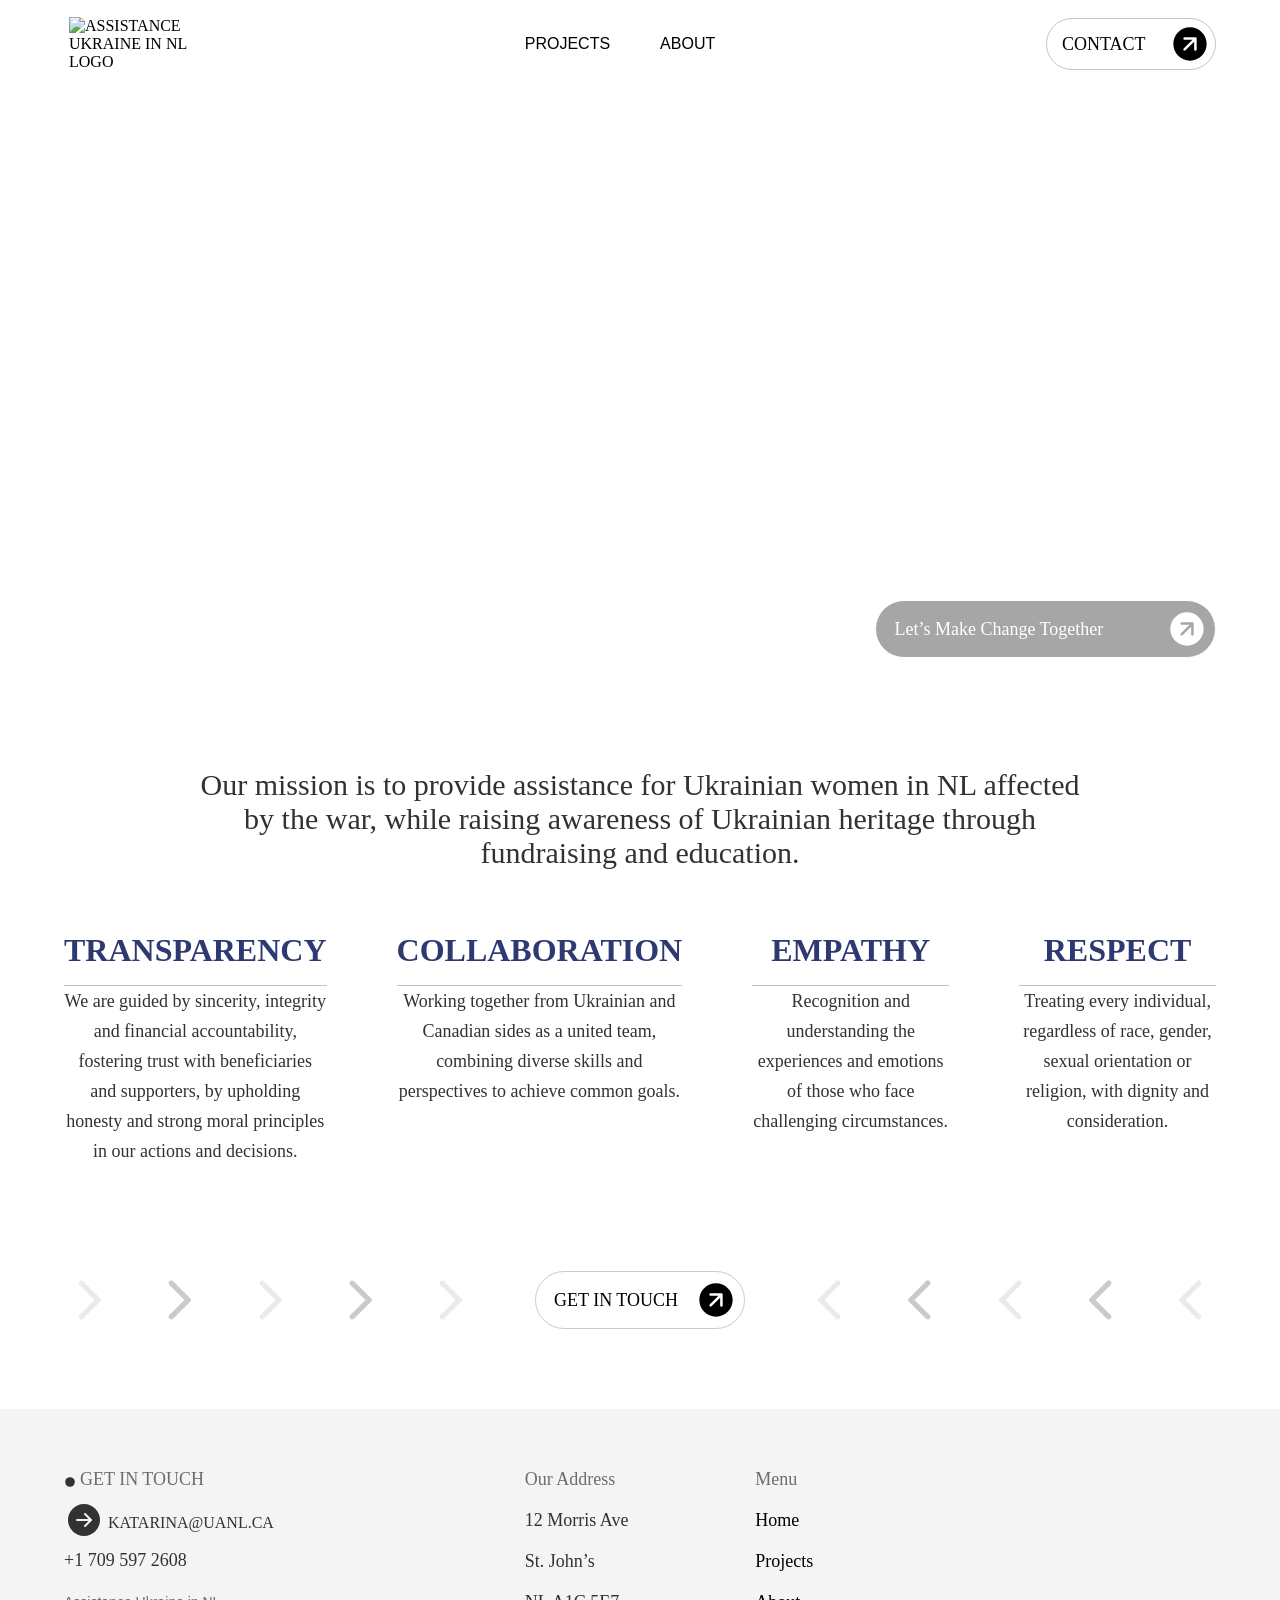
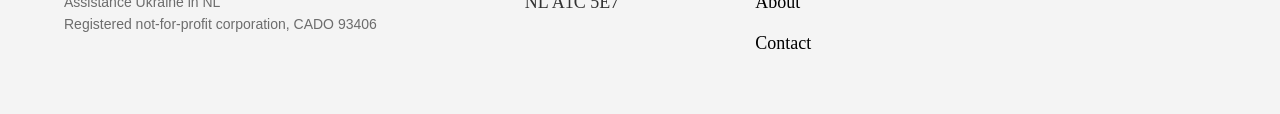
==== commit 9428f923: "Add postal code, registration details in footer and on About page Co-Authored-By: Claude Sonnet 5.5 " ====
--- a/index.html
+++ b/index.html
@@ -176,7 +176,7 @@
   /></noscript>
   <!-- End Meta Pixel Code -->
   </head>
-  <body id="i8eg"><div id="ieb95i" class="navbar"><div data-gjs="navbar" id="isuiui" class="navbar-cnt"><a href="index.html" id="ivj826" aria-label="Assistance Ukraine in NL, home" class="navbar-brand"><img id="i69b15" alt="Assistance Ukraine in NL logo" src="https://cdn.grapesjs.com/workspaces/cmmzcs9tm89yywdyp8j7bjdfb/assets/cc5eb96c-b5b9-4dd8-ac01-3ef7a47f2fa2__02efb679-a5b2-43ec-aef4-ed2545fa99f6.png"/></a><div id="iactye" class="navbar-menu-toggle"><div data-type-icon id="i0wuo7" class="gjs-icon"><svg xmlns="http://www.w3.org/2000/svg" viewBox="0 0 24 24"><path fill="currentColor" d="M3 6h18v2H3zm0 5h18v2H3zm0 5h18v2H3z"></path></svg></div></div><div data-gjs="navbar-items" id="itv1m" class="navbar-items-c"><nav id="iu688i" class="navbar-menu-nav"><a class="navbar-menu-link" href="projects.html">Projects</a><a class="navbar-menu-link" href="about.html">About</a><a class="navbar-menu-link navbar-menu-contact" href="contact.html">Contact</a></nav></div><a id="ikbds-2-2" href="contact.html" class="gjs-link-box"><div id="ix9e8-2">Contact</div><div data-type-icon id="ip0ya-2" class="gjs-icon"><svg xmlns="http://www.w3.org/2000/svg" viewBox="0 0 24 24"><path fill="currentColor" d="M12 22C6.477 22 2 17.523 2 12S6.477 2 12 2s10 4.477 10 10s-4.477 10-10 10M8.75 9.5h4.74l-5.268 5.217a.75.75 0 1 0 1.056 1.066L14.5 10.61v4.639a.75.75 0 0 0 1.5 0v-6.5a.75.75 0 0 0-.75-.75h-6.5a.75.75 0 0 0 0 1.5"></path></svg></div></a></div></div><section id="iwz2l" class="gjs-section"><div id="i6f35" class="gjs-container"><div data-type-role="flex-row" id="ivb6" class="gjs-plg-flex-row"><div data-type-role="flex-column" id="i2sa" class="gjs-plg-flex-column"><h1 id="ikvu7-2">Assistance Ukraine<br/> in NL</h1></div></div><a id="ikbds-2-2-2" href="contact.html" class="gjs-link-box"><div id="ix9e8-2-2">Let’s Make Change Together</div><div data-type-icon id="ip0ya-2-2" class="gjs-icon"><svg xmlns="http://www.w3.org/2000/svg" viewBox="0 0 24 24"><path fill="currentColor" d="M12 22C6.477 22 2 17.523 2 12S6.477 2 12 2s10 4.477 10 10s-4.477 10-10 10M8.75 9.5h4.74l-5.268 5.217a.75.75 0 1 0 1.056 1.066L14.5 10.61v4.639a.75.75 0 0 0 1.5 0v-6.5a.75.75 0 0 0-.75-.75h-6.5a.75.75 0 0 0 0 1.5"></path></svg></div></a></div></section><section id="ikhou" class="gjs-section"><div id="is2n2" class="gjs-container"><div data-type-role="flex-row" id="i17z4" class="gjs-plg-flex-row"><div data-type-role="flex-column" id="idiwg" class="gjs-plg-flex-column"></div><div data-type-role="flex-column" id="idwdk" class="gjs-plg-flex-column"><div id="iwg1j"><div id="itjqcf">Our mission is to provide assistance for Ukrainian women in NL affected by the war, while raising awareness of Ukrainian heritage through fundraising and education.</div></div></div></div><div data-type-role="flex-row" id="ich6q" class="gjs-plg-flex-row"><div data-type-role="flex-column" id="itgfm" class="gjs-plg-flex-column"><h1 id="i6y7l"><span data-gs-mrk-fs="true" id="iv3ndb">TRANSPARENCY</span></h1><div id="iqxjl"><div id="i688kh">We are guided by sincerity, integrity and financial accountability, fostering trust with beneficiaries and supporters, by upholding honesty and strong moral principles in our actions and decisions.</div></div></div><div data-type-role="flex-column" id="i8op8" class="gjs-plg-flex-column"><h1 id="i5hmi"><span data-gs-mrk-fs="true" id="ih4j16">COLLABORATION</span></h1><div id="ifnvt"><div id="i8414y">Working together from Ukrainian and Canadian sides as a united team, combining diverse skills and perspectives to achieve common goals.</div></div></div><div data-type-role="flex-column" id="i8op8-2" class="gjs-plg-flex-column"><h1 id="i5hmi-4"><span data-gs-mrk-fs="true" id="ibqw4f">EMPATHY</span></h1><div id="ifnvt-2"><div id="igj15c">Recognition and understanding the experiences and emotions of those who face challenging circumstances.</div></div></div><div data-type-role="flex-column" id="ip6e1" class="gjs-plg-flex-column"><h1 id="i5zt1"><span data-gs-mrk-fs="true" id="igbqvt">RESPECT</span></h1><div id="isyek"><div id="ib7j6l">Treating every individual, regardless of race, gender, sexual orientation or religion, with dignity and consideration.</div></div></div></div><div data-type-role="flex-row" id="irreij-2" class="gjs-plg-flex-row"><div data-type-role="flex-column" id="iopl61-2" class="gjs-plg-flex-column"><div data-type-icon id="icx3r9-2" class="gjs-icon"><svg xmlns="http://www.w3.org/2000/svg" viewBox="0 0 24 24"><path fill="currentColor" d="M7.38 21.01c.49.49 1.28.49 1.77 0l8.31-8.31a.996.996 0 0 0 0-1.41L9.15 2.98c-.49-.49-1.28-.49-1.77 0s-.49 1.28 0 1.77L14.62 12l-7.25 7.25c-.48.48-.48 1.28.01 1.76"></path></svg></div><div data-type-icon id="ium0ta-2" class="gjs-icon"><svg xmlns="http://www.w3.org/2000/svg" viewBox="0 0 24 24"><path fill="currentColor" d="M7.38 21.01c.49.49 1.28.49 1.77 0l8.31-8.31a.996.996 0 0 0 0-1.41L9.15 2.98c-.49-.49-1.28-.49-1.77 0s-.49 1.28 0 1.77L14.62 12l-7.25 7.25c-.48.48-.48 1.28.01 1.76"></path></svg></div><div data-type-icon id="ihljyo-2" class="gjs-icon"><svg xmlns="http://www.w3.org/2000/svg" viewBox="0 0 24 24"><path fill="currentColor" d="M7.38 21.01c.49.49 1.28.49 1.77 0l8.31-8.31a.996.996 0 0 0 0-1.41L9.15 2.98c-.49-.49-1.28-.49-1.77 0s-.49 1.28 0 1.77L14.62 12l-7.25 7.25c-.48.48-.48 1.28.01 1.76"></path></svg></div><div data-type-icon id="ine2qd-2" class="gjs-icon"><svg xmlns="http://www.w3.org/2000/svg" viewBox="0 0 24 24"><path fill="currentColor" d="M7.38 21.01c.49.49 1.28.49 1.77 0l8.31-8.31a.996.996 0 0 0 0-1.41L9.15 2.98c-.49-.49-1.28-.49-1.77 0s-.49 1.28 0 1.77L14.62 12l-7.25 7.25c-.48.48-.48 1.28.01 1.76"></path></svg></div><div data-type-icon id="igptbt-2" class="gjs-icon"><svg xmlns="http://www.w3.org/2000/svg" viewBox="0 0 24 24"><path fill="currentColor" d="M7.38 21.01c.49.49 1.28.49 1.77 0l8.31-8.31a.996.996 0 0 0 0-1.41L9.15 2.98c-.49-.49-1.28-.49-1.77 0s-.49 1.28 0 1.77L14.62 12l-7.25 7.25c-.48.48-.48 1.28.01 1.76"></path></svg></div></div><div data-type-role="flex-column" id="if3l2s-2" class="gjs-plg-flex-column"><a id="ikbds-3-2-2" href="contact.html" class="gjs-link-box"><div id="iyfpeb-2">GET IN TOUCH</div><div data-type-icon id="iwzul8-2" class="gjs-icon"><svg xmlns="http://www.w3.org/2000/svg" viewBox="0 0 24 24"><path fill="currentColor" d="M12 22C6.477 22 2 17.523 2 12S6.477 2 12 2s10 4.477 10 10s-4.477 10-10 10M8.75 9.5h4.74l-5.268 5.217a.75.75 0 1 0 1.056 1.066L14.5 10.61v4.639a.75.75 0 0 0 1.5 0v-6.5a.75.75 0 0 0-.75-.75h-6.5a.75.75 0 0 0 0 1.5"></path></svg></div></a></div><div data-type-role="flex-column" id="i6bj4k-2" class="gjs-plg-flex-column"><div data-type-icon id="ihahyu-2" class="gjs-icon"><svg xmlns="http://www.w3.org/2000/svg" viewBox="0 0 24 24"><path fill="currentColor" d="M16.62 2.99a1.25 1.25 0 0 0-1.77 0L6.54 11.3a.996.996 0 0 0 0 1.41l8.31 8.31c.49.49 1.28.49 1.77 0s.49-1.28 0-1.77L9.38 12l7.25-7.25c.48-.48.48-1.28-.01-1.76"></path></svg></div><div data-type-icon id="i4pmot-2" class="gjs-icon"><svg xmlns="http://www.w3.org/2000/svg" viewBox="0 0 24 24"><path fill="currentColor" d="M16.62 2.99a1.25 1.25 0 0 0-1.77 0L6.54 11.3a.996.996 0 0 0 0 1.41l8.31 8.31c.49.49 1.28.49 1.77 0s.49-1.28 0-1.77L9.38 12l7.25-7.25c.48-.48.48-1.28-.01-1.76"></path></svg></div><div data-type-icon id="iudb5v-2" class="gjs-icon"><svg xmlns="http://www.w3.org/2000/svg" viewBox="0 0 24 24"><path fill="currentColor" d="M16.62 2.99a1.25 1.25 0 0 0-1.77 0L6.54 11.3a.996.996 0 0 0 0 1.41l8.31 8.31c.49.49 1.28.49 1.77 0s.49-1.28 0-1.77L9.38 12l7.25-7.25c.48-.48.48-1.28-.01-1.76"></path></svg></div><div data-type-icon id="iw3sk1-2" class="gjs-icon"><svg xmlns="http://www.w3.org/2000/svg" viewBox="0 0 24 24"><path fill="currentColor" d="M16.62 2.99a1.25 1.25 0 0 0-1.77 0L6.54 11.3a.996.996 0 0 0 0 1.41l8.31 8.31c.49.49 1.28.49 1.77 0s.49-1.28 0-1.77L9.38 12l7.25-7.25c.48-.48.48-1.28-.01-1.76"></path></svg></div><div data-type-icon id="ivw9xh-2" class="gjs-icon"><svg xmlns="http://www.w3.org/2000/svg" viewBox="0 0 24 24"><path fill="currentColor" d="M16.62 2.99a1.25 1.25 0 0 0-1.77 0L6.54 11.3a.996.996 0 0 0 0 1.41l8.31 8.31c.49.49 1.28.49 1.77 0s.49-1.28 0-1.77L9.38 12l7.25-7.25c.48-.48.48-1.28-.01-1.76"></path></svg></div></div></div></div></section><section id="iodcqq" class="gjs-section"><div class="gjs-container"><div data-type-role="flex-row" id="i31scg" class="gjs-plg-flex-row"><div data-type-role="flex-column" id="iektn5" class="gjs-plg-flex-column"><div data-type-role="flex-row" id="i548tg-2-2" class="gjs-plg-flex-row"><div data-type-role="flex-column" id="icjfl3-2-2" class="gjs-plg-flex-column"><div data-type-icon id="ii241-3-2-3-2" class="gjs-icon"><svg xmlns="http://www.w3.org/2000/svg" viewBox="0 0 20 20"><path fill="currentColor" d="M10 2a8 8 0 1 0 0 16a8 8 0 0 0 0-16"></path></svg></div><div id="ip57n-3-2-3-2">Get In Touch</div></div><div data-type-role="flex-column" id="icjfl3-2-2-5" class="gjs-plg-flex-column"><div data-type-icon id="ii241-3-2-3-2-5" class="gjs-icon"><svg xmlns="http://www.w3.org/2000/svg" viewBox="0 0 20 20"><path fill="currentColor" d="M10 18a8 8 0 1 0 0-16a8 8 0 0 0 0 16m.854-4.646a.5.5 0 0 1-.708-.708l2.147-2.146H6.5a.5.5 0 0 1 0-1h5.793l-2.147-2.146a.5.5 0 0 1 .708-.708l3 3a.5.5 0 0 1 0 .708z"></path></svg></div><div id="ip57n-3-2-3-2-5"><a href="mailto:katarina@uanl.ca" style="color:inherit;text-decoration:none" id="iulbw4">katarina@uanl.ca</a></div></div></div><div id="ibn5fe"><a href="tel:+17095972608" style="color:inherit;text-decoration:none">+1 709 597 2608</a></div></div><div data-type-role="flex-column" id="iuks4j" class="gjs-plg-flex-column"><div id="i7bvz7">Our Address</div><div id="i94aei">12 Morris Ave</div><div id="iducnj">St. John’s</div><div id="iiyoc6">NL</div></div><div data-type-role="flex-column" id="igod1k" class="gjs-plg-flex-column"><div id="isw8ma">Follow us</div><a id="ine193-2-6" href="#" class="gjs-t-link">X</a><a id="ine193-2-5" href="#" class="gjs-t-link">Instagram</a><a id="ine193-2-4" href="#" class="gjs-t-link">Linkedin</a><a id="ine193-2-3-2" href="#" class="gjs-t-link">Facebook</a></div><div data-type-role="flex-column" id="in2fmc" class="gjs-plg-flex-column"><div id="ixkju5">Menu</div><a id="ine193-6" href="index.html" class="gjs-t-link">Home</a><a id="ine193-5" href="projects.html" class="gjs-t-link">Projects</a><a id="ine193-4" href="about.html" class="gjs-t-link">About</a><a id="ine193-2-2" href="contact.html" class="gjs-t-link">Contact</a></div></div></div></section><script>var items = document.querySelectorAll('#iactye');
+  <body id="i8eg"><div id="ieb95i" class="navbar"><div data-gjs="navbar" id="isuiui" class="navbar-cnt"><a href="index.html" id="ivj826" aria-label="Assistance Ukraine in NL, home" class="navbar-brand"><img id="i69b15" alt="Assistance Ukraine in NL logo" src="https://cdn.grapesjs.com/workspaces/cmmzcs9tm89yywdyp8j7bjdfb/assets/cc5eb96c-b5b9-4dd8-ac01-3ef7a47f2fa2__02efb679-a5b2-43ec-aef4-ed2545fa99f6.png"/></a><div id="iactye" class="navbar-menu-toggle"><div data-type-icon id="i0wuo7" class="gjs-icon"><svg xmlns="http://www.w3.org/2000/svg" viewBox="0 0 24 24"><path fill="currentColor" d="M3 6h18v2H3zm0 5h18v2H3zm0 5h18v2H3z"></path></svg></div></div><div data-gjs="navbar-items" id="itv1m" class="navbar-items-c"><nav id="iu688i" class="navbar-menu-nav"><a class="navbar-menu-link" href="projects.html">Projects</a><a class="navbar-menu-link" href="about.html">About</a><a class="navbar-menu-link navbar-menu-contact" href="contact.html">Contact</a></nav></div><a id="ikbds-2-2" href="contact.html" class="gjs-link-box"><div id="ix9e8-2">Contact</div><div data-type-icon id="ip0ya-2" class="gjs-icon"><svg xmlns="http://www.w3.org/2000/svg" viewBox="0 0 24 24"><path fill="currentColor" d="M12 22C6.477 22 2 17.523 2 12S6.477 2 12 2s10 4.477 10 10s-4.477 10-10 10M8.75 9.5h4.74l-5.268 5.217a.75.75 0 1 0 1.056 1.066L14.5 10.61v4.639a.75.75 0 0 0 1.5 0v-6.5a.75.75 0 0 0-.75-.75h-6.5a.75.75 0 0 0 0 1.5"></path></svg></div></a></div></div><section id="iwz2l" class="gjs-section"><div id="i6f35" class="gjs-container"><div data-type-role="flex-row" id="ivb6" class="gjs-plg-flex-row"><div data-type-role="flex-column" id="i2sa" class="gjs-plg-flex-column"><h1 id="ikvu7-2">Assistance Ukraine<br/> in NL</h1></div></div><a id="ikbds-2-2-2" href="contact.html" class="gjs-link-box"><div id="ix9e8-2-2">Let’s Make Change Together</div><div data-type-icon id="ip0ya-2-2" class="gjs-icon"><svg xmlns="http://www.w3.org/2000/svg" viewBox="0 0 24 24"><path fill="currentColor" d="M12 22C6.477 22 2 17.523 2 12S6.477 2 12 2s10 4.477 10 10s-4.477 10-10 10M8.75 9.5h4.74l-5.268 5.217a.75.75 0 1 0 1.056 1.066L14.5 10.61v4.639a.75.75 0 0 0 1.5 0v-6.5a.75.75 0 0 0-.75-.75h-6.5a.75.75 0 0 0 0 1.5"></path></svg></div></a></div></section><section id="ikhou" class="gjs-section"><div id="is2n2" class="gjs-container"><div data-type-role="flex-row" id="i17z4" class="gjs-plg-flex-row"><div data-type-role="flex-column" id="idiwg" class="gjs-plg-flex-column"></div><div data-type-role="flex-column" id="idwdk" class="gjs-plg-flex-column"><div id="iwg1j"><div id="itjqcf">Our mission is to provide assistance for Ukrainian women in NL affected by the war, while raising awareness of Ukrainian heritage through fundraising and education.</div></div></div></div><div data-type-role="flex-row" id="ich6q" class="gjs-plg-flex-row"><div data-type-role="flex-column" id="itgfm" class="gjs-plg-flex-column"><h1 id="i6y7l"><span data-gs-mrk-fs="true" id="iv3ndb">TRANSPARENCY</span></h1><div id="iqxjl"><div id="i688kh">We are guided by sincerity, integrity and financial accountability, fostering trust with beneficiaries and supporters, by upholding honesty and strong moral principles in our actions and decisions.</div></div></div><div data-type-role="flex-column" id="i8op8" class="gjs-plg-flex-column"><h1 id="i5hmi"><span data-gs-mrk-fs="true" id="ih4j16">COLLABORATION</span></h1><div id="ifnvt"><div id="i8414y">Working together from Ukrainian and Canadian sides as a united team, combining diverse skills and perspectives to achieve common goals.</div></div></div><div data-type-role="flex-column" id="i8op8-2" class="gjs-plg-flex-column"><h1 id="i5hmi-4"><span data-gs-mrk-fs="true" id="ibqw4f">EMPATHY</span></h1><div id="ifnvt-2"><div id="igj15c">Recognition and understanding the experiences and emotions of those who face challenging circumstances.</div></div></div><div data-type-role="flex-column" id="ip6e1" class="gjs-plg-flex-column"><h1 id="i5zt1"><span data-gs-mrk-fs="true" id="igbqvt">RESPECT</span></h1><div id="isyek"><div id="ib7j6l">Treating every individual, regardless of race, gender, sexual orientation or religion, with dignity and consideration.</div></div></div></div><div data-type-role="flex-row" id="irreij-2" class="gjs-plg-flex-row"><div data-type-role="flex-column" id="iopl61-2" class="gjs-plg-flex-column"><div data-type-icon id="icx3r9-2" class="gjs-icon"><svg xmlns="http://www.w3.org/2000/svg" viewBox="0 0 24 24"><path fill="currentColor" d="M7.38 21.01c.49.49 1.28.49 1.77 0l8.31-8.31a.996.996 0 0 0 0-1.41L9.15 2.98c-.49-.49-1.28-.49-1.77 0s-.49 1.28 0 1.77L14.62 12l-7.25 7.25c-.48.48-.48 1.28.01 1.76"></path></svg></div><div data-type-icon id="ium0ta-2" class="gjs-icon"><svg xmlns="http://www.w3.org/2000/svg" viewBox="0 0 24 24"><path fill="currentColor" d="M7.38 21.01c.49.49 1.28.49 1.77 0l8.31-8.31a.996.996 0 0 0 0-1.41L9.15 2.98c-.49-.49-1.28-.49-1.77 0s-.49 1.28 0 1.77L14.62 12l-7.25 7.25c-.48.48-.48 1.28.01 1.76"></path></svg></div><div data-type-icon id="ihljyo-2" class="gjs-icon"><svg xmlns="http://www.w3.org/2000/svg" viewBox="0 0 24 24"><path fill="currentColor" d="M7.38 21.01c.49.49 1.28.49 1.77 0l8.31-8.31a.996.996 0 0 0 0-1.41L9.15 2.98c-.49-.49-1.28-.49-1.77 0s-.49 1.28 0 1.77L14.62 12l-7.25 7.25c-.48.48-.48 1.28.01 1.76"></path></svg></div><div data-type-icon id="ine2qd-2" class="gjs-icon"><svg xmlns="http://www.w3.org/2000/svg" viewBox="0 0 24 24"><path fill="currentColor" d="M7.38 21.01c.49.49 1.28.49 1.77 0l8.31-8.31a.996.996 0 0 0 0-1.41L9.15 2.98c-.49-.49-1.28-.49-1.77 0s-.49 1.28 0 1.77L14.62 12l-7.25 7.25c-.48.48-.48 1.28.01 1.76"></path></svg></div><div data-type-icon id="igptbt-2" class="gjs-icon"><svg xmlns="http://www.w3.org/2000/svg" viewBox="0 0 24 24"><path fill="currentColor" d="M7.38 21.01c.49.49 1.28.49 1.77 0l8.31-8.31a.996.996 0 0 0 0-1.41L9.15 2.98c-.49-.49-1.28-.49-1.77 0s-.49 1.28 0 1.77L14.62 12l-7.25 7.25c-.48.48-.48 1.28.01 1.76"></path></svg></div></div><div data-type-role="flex-column" id="if3l2s-2" class="gjs-plg-flex-column"><a id="ikbds-3-2-2" href="contact.html" class="gjs-link-box"><div id="iyfpeb-2">GET IN TOUCH</div><div data-type-icon id="iwzul8-2" class="gjs-icon"><svg xmlns="http://www.w3.org/2000/svg" viewBox="0 0 24 24"><path fill="currentColor" d="M12 22C6.477 22 2 17.523 2 12S6.477 2 12 2s10 4.477 10 10s-4.477 10-10 10M8.75 9.5h4.74l-5.268 5.217a.75.75 0 1 0 1.056 1.066L14.5 10.61v4.639a.75.75 0 0 0 1.5 0v-6.5a.75.75 0 0 0-.75-.75h-6.5a.75.75 0 0 0 0 1.5"></path></svg></div></a></div><div data-type-role="flex-column" id="i6bj4k-2" class="gjs-plg-flex-column"><div data-type-icon id="ihahyu-2" class="gjs-icon"><svg xmlns="http://www.w3.org/2000/svg" viewBox="0 0 24 24"><path fill="currentColor" d="M16.62 2.99a1.25 1.25 0 0 0-1.77 0L6.54 11.3a.996.996 0 0 0 0 1.41l8.31 8.31c.49.49 1.28.49 1.77 0s.49-1.28 0-1.77L9.38 12l7.25-7.25c.48-.48.48-1.28-.01-1.76"></path></svg></div><div data-type-icon id="i4pmot-2" class="gjs-icon"><svg xmlns="http://www.w3.org/2000/svg" viewBox="0 0 24 24"><path fill="currentColor" d="M16.62 2.99a1.25 1.25 0 0 0-1.77 0L6.54 11.3a.996.996 0 0 0 0 1.41l8.31 8.31c.49.49 1.28.49 1.77 0s.49-1.28 0-1.77L9.38 12l7.25-7.25c.48-.48.48-1.28-.01-1.76"></path></svg></div><div data-type-icon id="iudb5v-2" class="gjs-icon"><svg xmlns="http://www.w3.org/2000/svg" viewBox="0 0 24 24"><path fill="currentColor" d="M16.62 2.99a1.25 1.25 0 0 0-1.77 0L6.54 11.3a.996.996 0 0 0 0 1.41l8.31 8.31c.49.49 1.28.49 1.77 0s.49-1.28 0-1.77L9.38 12l7.25-7.25c.48-.48.48-1.28-.01-1.76"></path></svg></div><div data-type-icon id="iw3sk1-2" class="gjs-icon"><svg xmlns="http://www.w3.org/2000/svg" viewBox="0 0 24 24"><path fill="currentColor" d="M16.62 2.99a1.25 1.25 0 0 0-1.77 0L6.54 11.3a.996.996 0 0 0 0 1.41l8.31 8.31c.49.49 1.28.49 1.77 0s.49-1.28 0-1.77L9.38 12l7.25-7.25c.48-.48.48-1.28-.01-1.76"></path></svg></div><div data-type-icon id="ivw9xh-2" class="gjs-icon"><svg xmlns="http://www.w3.org/2000/svg" viewBox="0 0 24 24"><path fill="currentColor" d="M16.62 2.99a1.25 1.25 0 0 0-1.77 0L6.54 11.3a.996.996 0 0 0 0 1.41l8.31 8.31c.49.49 1.28.49 1.77 0s.49-1.28 0-1.77L9.38 12l7.25-7.25c.48-.48.48-1.28-.01-1.76"></path></svg></div></div></div></div></section><section id="iodcqq" class="gjs-section"><div class="gjs-container"><div data-type-role="flex-row" id="i31scg" class="gjs-plg-flex-row"><div data-type-role="flex-column" id="iektn5" class="gjs-plg-flex-column"><div data-type-role="flex-row" id="i548tg-2-2" class="gjs-plg-flex-row"><div data-type-role="flex-column" id="icjfl3-2-2" class="gjs-plg-flex-column"><div data-type-icon id="ii241-3-2-3-2" class="gjs-icon"><svg xmlns="http://www.w3.org/2000/svg" viewBox="0 0 20 20"><path fill="currentColor" d="M10 2a8 8 0 1 0 0 16a8 8 0 0 0 0-16"></path></svg></div><div id="ip57n-3-2-3-2">Get In Touch</div></div><div data-type-role="flex-column" id="icjfl3-2-2-5" class="gjs-plg-flex-column"><div data-type-icon id="ii241-3-2-3-2-5" class="gjs-icon"><svg xmlns="http://www.w3.org/2000/svg" viewBox="0 0 20 20"><path fill="currentColor" d="M10 18a8 8 0 1 0 0-16a8 8 0 0 0 0 16m.854-4.646a.5.5 0 0 1-.708-.708l2.147-2.146H6.5a.5.5 0 0 1 0-1h5.793l-2.147-2.146a.5.5 0 0 1 .708-.708l3 3a.5.5 0 0 1 0 .708z"></path></svg></div><div id="ip57n-3-2-3-2-5"><a href="mailto:katarina@uanl.ca" style="color:inherit;text-decoration:none" id="iulbw4">katarina@uanl.ca</a></div></div></div><div id="ibn5fe"><a href="tel:+17095972608" style="color:inherit;text-decoration:none">+1 709 597 2608</a></div><div class="footer-legal">Assistance Ukraine in NL<br/>Registered not-for-profit corporation, CADO 93406</div></div><div data-type-role="flex-column" id="iuks4j" class="gjs-plg-flex-column"><div id="i7bvz7">Our Address</div><div id="i94aei">12 Morris Ave</div><div id="iducnj">St. John’s</div><div id="iiyoc6">NL A1C 5E7</div></div><div data-type-role="flex-column" id="igod1k" class="gjs-plg-flex-column"><div id="isw8ma">Follow us</div><a id="ine193-2-6" href="#" class="gjs-t-link">X</a><a id="ine193-2-5" href="#" class="gjs-t-link">Instagram</a><a id="ine193-2-4" href="#" class="gjs-t-link">Linkedin</a><a id="ine193-2-3-2" href="#" class="gjs-t-link">Facebook</a></div><div data-type-role="flex-column" id="in2fmc" class="gjs-plg-flex-column"><div id="ixkju5">Menu</div><a id="ine193-6" href="index.html" class="gjs-t-link">Home</a><a id="ine193-5" href="projects.html" class="gjs-t-link">Projects</a><a id="ine193-4" href="about.html" class="gjs-t-link">About</a><a id="ine193-2-2" href="contact.html" class="gjs-t-link">Contact</a></div></div></div></section><script>var items = document.querySelectorAll('#iactye');
           for (var i = 0, len = items.length; i < len; i++) {
             (function(){
 var n,t=this,e='gjs-collapse',a='max-height',o=0,i=function(){var n=document.createElement('void'),t={transition:'transitionend',OTransition:'oTransitionEnd',MozTransition:'transitionend',WebkitTransition:'webkitTransitionEnd'};for(var e in t)if(void 0!==n.style[e])return t[e]}(),r=function(n){o=1;var t=function(n){var t=window.getComputedStyle(n),e=t.display,o=parseInt(t[a]);if('none'!==e&&0!==o)return n.offsetHeight;n.style.height='auto',n.style.display='block',n.style.position='absolute',n.style.visibility='hidden';var i=n.offsetHeight;return n.style.height='',n.style.display='',n.style.position='',n.style.visibility='',i}(n),e=n.style;e.display='block',e.transition="".concat(a," 0.25s ease-in-out"),e.overflowY='hidden',''==e[a]&&(e[a]=0),0==parseInt(e[a])?(e[a]='0',setTimeout((function(){e[a]=t+'px'}),10)):e[a]='0'};e in t||t.addEventListener('click',(function(e){if(e.preventDefault(),!o){var l=t.closest("[data-gjs=navbar]"),c=null==l?void 0:l.querySelector("[data-gjs=navbar-items]");c&&r(c),n||(null==c||c.addEventListener(i,(function(){o=0;var n=c.style;0==parseInt(n[a])&&(n.display='',n[a]='')})),n=1)}})),t[e]=1
--- a/style.css
+++ b/style.css
@@ -57,3 +57,5 @@
 
 /* Template leftover "[01]" on the Projects page is hidden (keeps the title centered) */
 #ictl5s-2{visibility:hidden;}
+
+.footer-legal{padding:10px 0;font-family:Poppins,Arial,sans-serif;font-size:14px;line-height:22px;color:#6C6C6C;}
